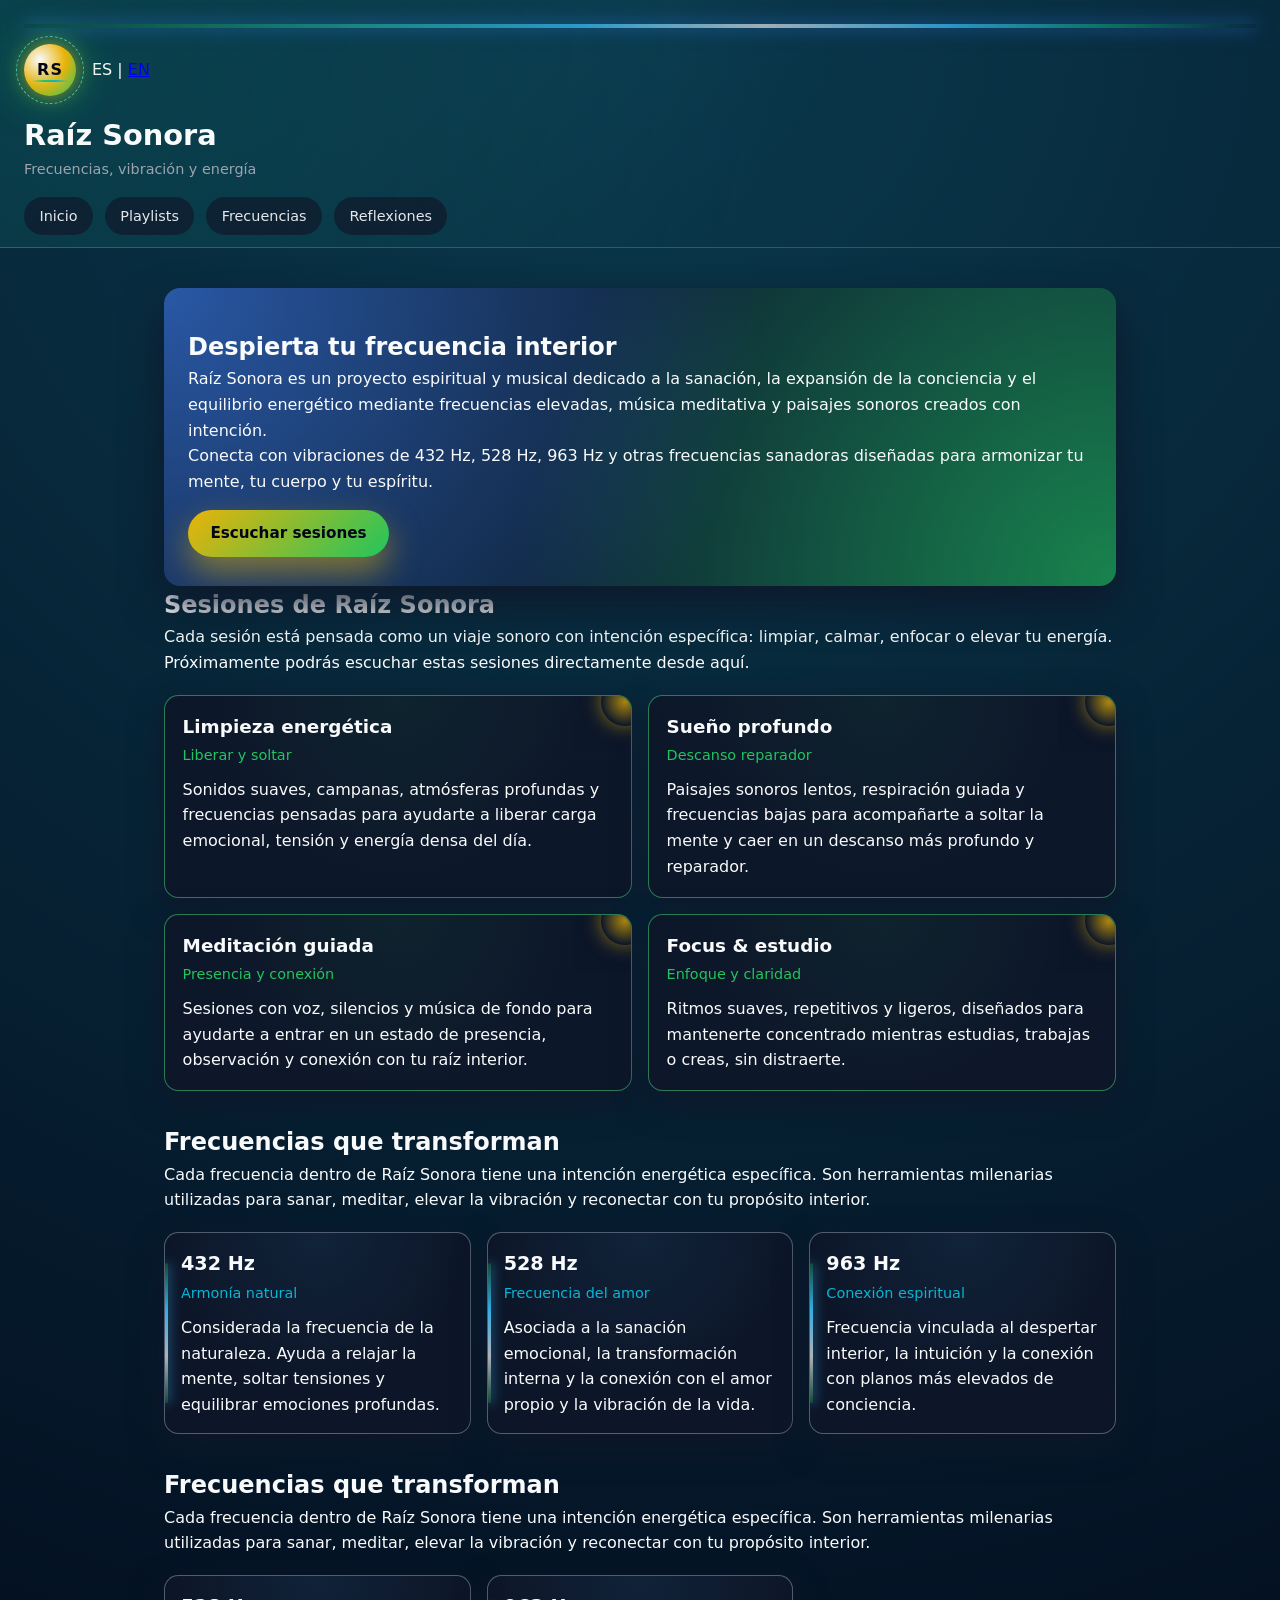
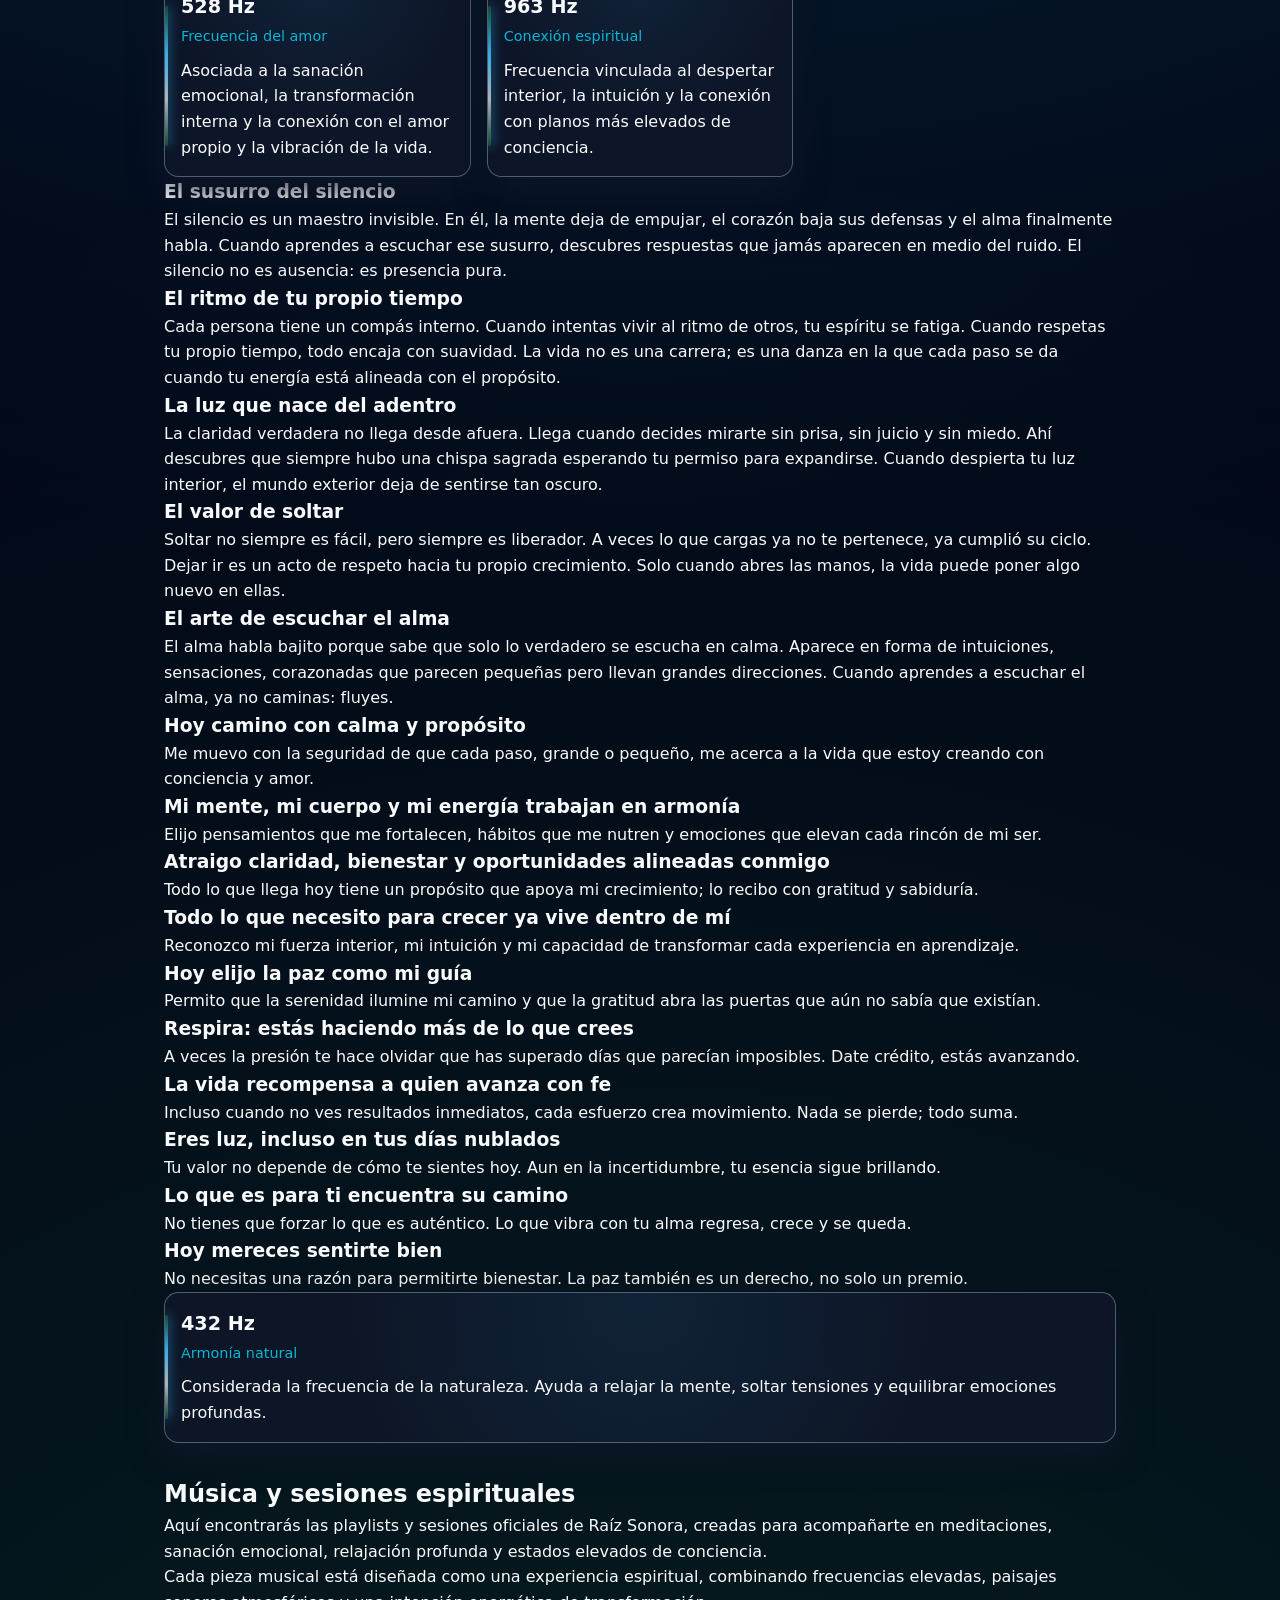
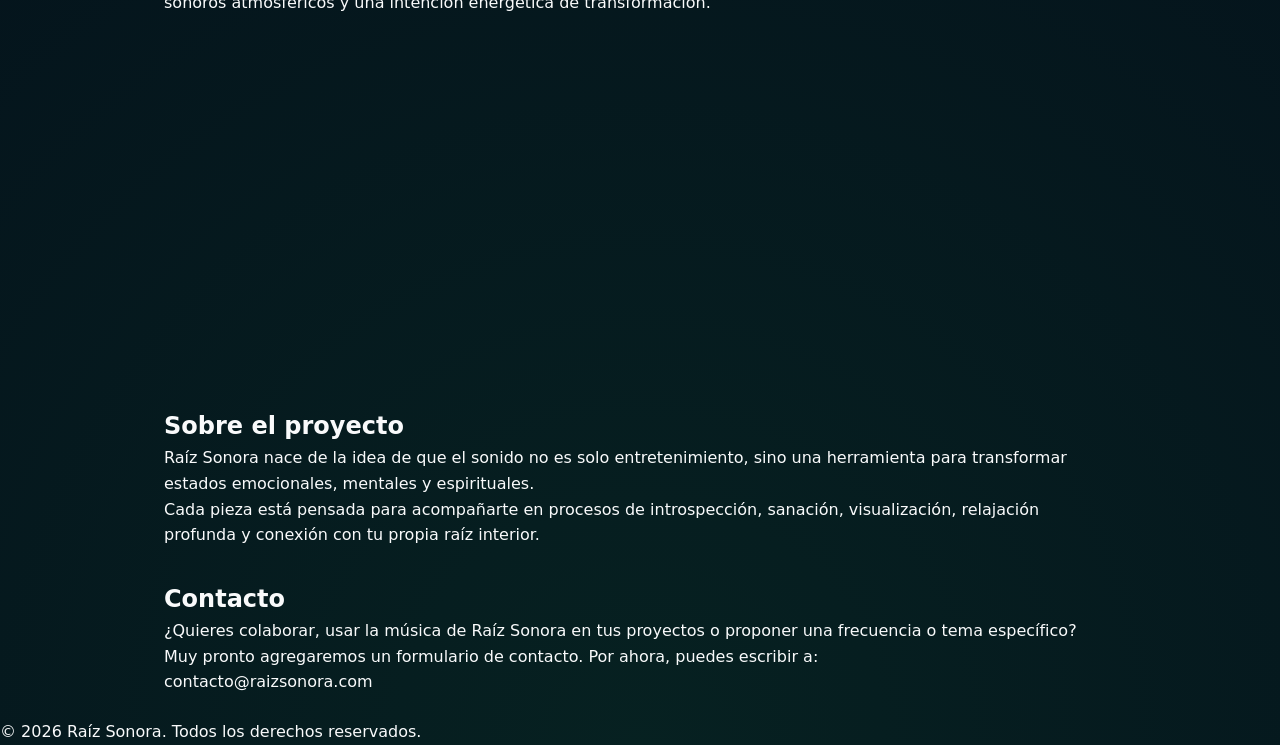
==== index.html @ 8f7b74bc "Add files via upload" ====
<!DOCTYPE html>
<html lang="es">
<head>
    <meta charset="UTF-8">
    <meta name="viewport" content="width=device-width, initial-scale=1.0">

    <!-- TITLE & DESCRIPTION -->
    <title>Raíz Sonora – Frecuencias, vibración y energía</title>
    <meta name="description" content="Raíz Sonora es un proyecto espiritual y musical dedicado a elevar tu vibración mediante frecuencias elevadas, música meditativa y energía consciente. Conecta con vibraciones de 432 Hz, 528 Hz, 963 Hz y más.">

    <!-- KEYWORDS -->
    <meta name="keywords" content="raíz sonora, frecuencias, 432hz, 528hz, 963hz, meditación, sonido curativo, música espiritual, vibración, energía, relajación, sanación sonora">

    <!-- OPEN GRAPH -->
    <meta property="og:title" content="Raíz Sonora – Frecuencias elevadas">
    <meta property="og:description" content="Eleva tu energía con música espiritual y frecuencias que transforman tu vibración.">
    <meta property="og:image" content="https://raizsonora.com/img/header-bg.jpg">
    <meta property="og:url" content="https://raizsonora.com/">
    <meta property="og:type" content="website">
    <meta property="og:locale" content="es_ES">

    <!-- TWITTER CARD -->
    <meta name="twitter:card" content="summary_large_image">
    <meta name="twitter:title" content="Raíz Sonora – Frecuencias y energía">
    <meta name="twitter:description" content="Música espiritual, vibración, energía, relajación y frecuencia consciente.">
    <meta name="twitter:image" content="https://raizsonora.com/img/header-bg.jpg">

    <!-- LANGUAGE ALTERNATES -->
    <link rel="alternate" href="https://raizsonora.com/" hreflang="es" />
    <link rel="alternate" href="https://raizsonora.com/en/" hreflang="en" />
    <link rel="alternate" href="https://raizsonora.com/" hreflang="x-default" />

    <!-- JSON-LD (lo que ya tienes) -->
    <script type="application/ld+json">
    {
      "@context": "https://schema.org",
      "@type": "Organization",
      "name": "Raíz Sonora",
      "url": "https://raizsonora.com",
      "logo": "https://raizsonora.com/img/favicon.png",
      "description": "Proyecto de música espiritual, meditación y frecuencias elevadas.",
      "sameAs": [
        "https://instagram.com/",
        "https://youtube.com/"
      ]
    }
    </script>

    <!-- CSS -->
    <link rel="stylesheet" href="styles.css">
</head>


<body>
  <header class="main-header">

    <div class="frequency-bar"></div>

    <div class="logo-area">
        <div class="logo-circle">RS</div>

        <div class="lang-switcher">
            <span class="lang active">ES</span>
            <span class="lang-separator">|</span>
            <a class="lang" href="/en/">EN</a>
        </div>
    </div>

    <div>
        <h1>Raíz Sonora</h1>
        <p class="subtitle">Frecuencias, vibración y energía</p>
    </div>

<nav class="main-nav">
  <a href="#intro">Inicio</a>
  <a href="#playlists">Playlists</a>
  <a href="#frecuencias">Frecuencias</a>
  <a href="#reflexiones">Reflexiones</a>
</nav>


</header>


  <main class="main-content">
    <section id="intro" class="section hero">
  <div>
    <h1>Despierta tu frecuencia interior</h1>
    <p>
      Raíz Sonora es un proyecto espiritual y musical dedicado a la sanación,
      la expansión de la conciencia y el equilibrio energético mediante
      frecuencias elevadas, música meditativa y paisajes sonoros creados con intención.
    </p>
    <p>
      Conecta con vibraciones de 432 Hz, 528 Hz, 963 Hz y otras frecuencias sanadoras
      diseñadas para armonizar tu mente, tu cuerpo y tu espíritu.
    </p>
    <a href="#playlists" class="btn-primary">Escuchar sesiones</a>
  </div>
</section>

      <h2>Sesiones de Raíz Sonora</h2>
      <p>
        Cada sesión está pensada como un viaje sonoro con intención específica:
        limpiar, calmar, enfocar o elevar tu energía. Próximamente podrás
        escuchar estas sesiones directamente desde aquí.
      </p>

      <div class="sessions-grid">
        <article class="session-card">
          <h3>Limpieza energética</h3>
          <p class="session-tag">Liberar y soltar</p>
          <p>
            Sonidos suaves, campanas, atmósferas profundas y frecuencias pensadas
            para ayudarte a liberar carga emocional, tensión y energía densa del día.
          </p>
        </article>

        <article class="session-card">
          <h3>Sueño profundo</h3>
          <p class="session-tag">Descanso reparador</p>
          <p>
            Paisajes sonoros lentos, respiración guiada y frecuencias bajas
            para acompañarte a soltar la mente y caer en un descanso más
            profundo y reparador.
          </p>
        </article>

        <article class="session-card">
          <h3>Meditación guiada</h3>
          <p class="session-tag">Presencia y conexión</p>
          <p>
            Sesiones con voz, silencios y música de fondo para ayudarte a
            entrar en un estado de presencia, observación y conexión con tu
            raíz interior.
          </p>
        </article>

        <article class="session-card">
          <h3>Focus & estudio</h3>
          <p class="session-tag">Enfoque y claridad</p>
          <p>
            Ritmos suaves, repetitivos y ligeros, diseñados para mantenerte
            concentrado mientras estudias, trabajas o creas, sin distraerte.
          </p>
        </article>
      </div>
    </section>

<section id="frecuencias" class="section card">
  <h2>Frecuencias que transforman</h2>
  <p>
    Cada frecuencia dentro de Raíz Sonora tiene una intención energética específica.
    Son herramientas milenarias utilizadas para sanar, meditar, elevar la vibración
    y reconectar con tu propósito interior.
  </p>

  <div class="freq-grid">
    <article class="freq-card">
      <h3>432 Hz</h3>
      <p class="freq-tag">Armonía natural</p>
      <p>
        Considerada la frecuencia de la naturaleza. Ayuda a relajar la mente,
        soltar tensiones y equilibrar emociones profundas.
      </p>
    </article>

    <article class="freq-card">
      <h3>528 Hz</h3>
      <p class="freq-tag">Frecuencia del amor</p>
      <p>
        Asociada a la sanación emocional, la transformación interna y la conexión
        con el amor propio y la vibración de la vida.
      </p>
    </article>

    <article class="freq-card">
      <h3>963 Hz</h3>
      <p class="freq-tag">Conexión espiritual</p>
      <p>
        Frecuencia vinculada al despertar interior, la intuición y la conexión
        con planos más elevados de conciencia.
      </p>
    </article>
  </div>
</section>

<section id="frecuencias" class="section card">
  <h2>Frecuencias que transforman</h2>
  <p>
    Cada frecuencia dentro de Raíz Sonora tiene una intención energética específica.
    Son herramientas milenarias utilizadas para sanar, meditar, elevar la vibración
    y reconectar con tu propósito interior.
  </p>

  <div class="freq-grid">
    <article class="freq-card">
      <h3>528 Hz</h3>
      <p class="freq-tag">Frecuencia del amor</p>
      <p>
        Asociada a la sanación emocional, la transformación interna y la conexión
        con el amor propio y la vibración de la vida.
      </p>
    </article>

    <article class="freq-card">
      <h3>963 Hz</h3>
      <p class="freq-tag">Conexión espiritual</p>
      <p>
        Frecuencia vinculada al despertar interior, la intuición y la conexión
        con planos más elevados de conciencia.
      </p>
    </article>
  </div>
</section>

  <!-- REFLEXIÓN 1 -->
<article class="reflection-card">
  <h3>El susurro del silencio</h3>
  <p class="reflection-text">
    El silencio es un maestro invisible. En él, la mente deja de empujar, el corazón baja sus defensas y el alma finalmente habla. 
    Cuando aprendes a escuchar ese susurro, descubres respuestas que jamás aparecen en medio del ruido. 
    El silencio no es ausencia: es presencia pura.
  </p>
</article>

<!-- REFLEXIÓN 2 -->
<article class="reflection-card">
  <h3>El ritmo de tu propio tiempo</h3>
  <p class="reflection-text">
    Cada persona tiene un compás interno. Cuando intentas vivir al ritmo de otros, tu espíritu se fatiga. 
    Cuando respetas tu propio tiempo, todo encaja con suavidad. 
    La vida no es una carrera; es una danza en la que cada paso se da cuando tu energía está alineada con el propósito.
  </p>
</article>

<!-- REFLEXIÓN 3 -->
<article class="reflection-card">
  <h3>La luz que nace del adentro</h3>
  <p class="reflection-text">
    La claridad verdadera no llega desde afuera. Llega cuando decides mirarte sin prisa, sin juicio y sin miedo. 
    Ahí descubres que siempre hubo una chispa sagrada esperando tu permiso para expandirse. 
    Cuando despierta tu luz interior, el mundo exterior deja de sentirse tan oscuro.
  </p>
</article>

<!-- REFLEXIÓN 4 -->
<article class="reflection-card">
  <h3>El valor de soltar</h3>
  <p class="reflection-text">
    Soltar no siempre es fácil, pero siempre es liberador. 
    A veces lo que cargas ya no te pertenece, ya cumplió su ciclo. 
    Dejar ir es un acto de respeto hacia tu propio crecimiento. 
    Solo cuando abres las manos, la vida puede poner algo nuevo en ellas.
  </p>
</article>

<!-- REFLEXIÓN 5 -->
<article class="reflection-card">
  <h3>El arte de escuchar el alma</h3>
  <p class="reflection-text">
    El alma habla bajito porque sabe que solo lo verdadero se escucha en calma. 
    Aparece en forma de intuiciones, sensaciones, corazonadas que parecen pequeñas pero llevan grandes direcciones. 
    Cuando aprendes a escuchar el alma, ya no caminas: fluyes.
  </p>
</article>

<!-- AFIRMACIONES 1 -->
<article class="reflection-card">
  <h3>Hoy camino con calma y propósito</h3>
  <p class="reflection-text">
    Me muevo con la seguridad de que cada paso, grande o pequeño, me acerca a la vida que estoy creando con conciencia y amor.
  </p>
</article>

<!-- AFIRMACIONES 2 -->
<article class="reflection-card">
  <h3>Mi mente, mi cuerpo y mi energía trabajan en armonía</h3>
  <p class="reflection-text">
    Elijo pensamientos que me fortalecen, hábitos que me nutren y emociones que elevan cada rincón de mi ser.
  </p>
</article>

<!-- AFIRMACIONES 3 -->
<article class="reflection-card">
  <h3>Atraigo claridad, bienestar y oportunidades alineadas conmigo</h3>
  <p class="reflection-text">
    Todo lo que llega hoy tiene un propósito que apoya mi crecimiento; lo recibo con gratitud y sabiduría.
  </p>
</article>

<!-- AFIRMACIONES 4 -->
<article class="reflection-card">
  <h3>Todo lo que necesito para crecer ya vive dentro de mí</h3>
  <p class="reflection-text">
    Reconozco mi fuerza interior, mi intuición y mi capacidad de transformar cada experiencia en aprendizaje.
  </p>
</article>

<!-- AFIRMACIONES 5 -->
<article class="reflection-card">
  <h3>Hoy elijo la paz como mi guía</h3>
  <p class="reflection-text">
    Permito que la serenidad ilumine mi camino y que la gratitud abra las puertas que aún no sabía que existían.
  </p>
</article>

<!-- MENSAJE POSITIVO 1 -->
<article class="reflection-card">
  <h3>Respira: estás haciendo más de lo que crees</h3>
  <p class="reflection-text">
    A veces la presión te hace olvidar que has superado días que parecían imposibles. 
    Date crédito, estás avanzando.
  </p>
</article>

<!-- MENSAJE POSITIVO 2 -->
<article class="reflection-card">
  <h3>La vida recompensa a quien avanza con fe</h3>
  <p class="reflection-text">
    Incluso cuando no ves resultados inmediatos, cada esfuerzo crea movimiento. 
    Nada se pierde; todo suma.
  </p>
</article>

<!-- MENSAJE POSITIVO 3 -->
<article class="reflection-card">
  <h3>Eres luz, incluso en tus días nublados</h3>
  <p class="reflection-text">
    Tu valor no depende de cómo te sientes hoy. 
    Aun en la incertidumbre, tu esencia sigue brillando.
  </p>
</article>

<!-- MENSAJE POSITIVO 4 -->
<article class="reflection-card">
  <h3>Lo que es para ti encuentra su camino</h3>
  <p class="reflection-text">
    No tienes que forzar lo que es auténtico. 
    Lo que vibra con tu alma regresa, crece y se queda.
  </p>
</article>

<!-- MENSAJE POSITIVO 5 -->
<article class="reflection-card">
  <h3>Hoy mereces sentirte bien</h3>
  <p class="reflection-text">
    No necesitas una razón para permitirte bienestar. 
    La paz también es un derecho, no solo un premio.
  </p>
</article>

    <article class="freq-card">
      <h3>432 Hz</h3>
      <p class="freq-tag">Armonía natural</p>
      <p>
        Considerada la frecuencia de la naturaleza. Ayuda a relajar la mente,
        soltar tensiones y equilibrar emociones profundas.
      </p>
    </article>


  <section id="playlists" class="section card">
  <h2>Música y sesiones espirituales</h2>
  <p>
    Aquí encontrarás las playlists y sesiones oficiales de Raíz Sonora, creadas
    para acompañarte en meditaciones, sanación emocional, relajación profunda y
    estados elevados de conciencia.
  </p>

  <p>
    Cada pieza musical está diseñada como una experiencia espiritual, combinando
    frecuencias elevadas, paisajes sonoros atmosféricos y una intención energética
    de transformación.
  </p>

   <div class="spotify-embed">
  <iframe style="border-radius:12px"
    src="https://open.spotify.com/embed/playlist/4HWjpFKItt5HYSqmrJ3ZzB?utm_source=generator"
    width="100%" height="352" frameborder="0" allowfullscreen=""
    allow="autoplay; clipboard-write; encrypted-media; fullscreen; picture-in-picture"
    loading="lazy"></iframe>
</div>

  </div>
</section>



    <section id="about" class="section card">
      <h2>Sobre el proyecto</h2>
      <p>
        Raíz Sonora nace de la idea de que el sonido no es solo entretenimiento,
        sino una herramienta para transformar estados emocionales, mentales y
        espirituales.
      </p>
      <p>
        Cada pieza está pensada para acompañarte en procesos de introspección,
        sanación, visualización, relajación profunda y conexión con tu propia
        raíz interior.
      </p>
    </section>

    <section id="contact" class="section card">
      <h2>Contacto</h2>
      <p>
        ¿Quieres colaborar, usar la música de Raíz Sonora en tus proyectos
        o proponer una frecuencia o tema específico?
      </p>
      <p>
        Muy pronto agregaremos un formulario de contacto. Por ahora, puedes
        escribir a:
      </p>
      <p class="contact-email">
        contacto@raizsonora.com
      </p>
    </section>
  </main>

  <footer class="main-footer">
    <p>© <span id="year"></span> Raíz Sonora. Todos los derechos reservados.</p>
  </footer>

  <script>
    // Esto hace que el año del footer siempre sea el actual
    document.getElementById('year').textContent = new Date().getFullYear();
  </script>
</body>
</html>
---- styles.css ----
/* ======================================================
   Raíz Sonora – Identidad visual
   Paleta: fondo cósmico oscuro, verde esmeralda, cian, dorado suave
====================================================== */

/* ==== Variables de color (paleta de la marca) ==== */
:root {
  --bg-main: #020617;                 /* fondo principal casi negro azulado */
  --bg-soft: #020617;
  --bg-soft-2: #020617;
  --accent-green: #22c55e;            /* sanación, naturaleza */
  --accent-cyan: #06b6d4;             /* vibración, agua, sonido */
  --accent-gold: #eab308;             /* luz espiritual */
  --text-main: #f9fafb;
  --text-muted: #e5e7eb;
  --text-soft: #9ca3af;
  --border-glow: rgba(94, 234, 212, 0.65);
  --shadow-strong: 0 18px 45px rgba(15, 23, 42, 0.95);
}

/* ==== Reset básico ==== */
* {
  margin: 0;
  padding: 0;
  box-sizing: border-box;
}

/* ==== Estilos globales ==== */
body {
  font-family: "Poppins", system-ui, -apple-system, BlinkMacSystemFont, sans-serif;
  background:
    radial-gradient(circle at top, rgba(34, 211, 238, 0.25), transparent 55%),
    radial-gradient(circle at bottom, rgba(34, 197, 94, 0.14), transparent 55%),
    var(--bg-main);
  color: var(--text-main);
  line-height: 1.6;
}

/* Limitar ancho del contenido */
.main-content {
  max-width: 1000px;
  margin: 0 auto;
  padding: 1.5rem;
}

/* ==== Header & navegación ==== */
.main-header {
  display: flex;
  flex-direction: column;
  gap: 1rem;
  padding: 1.5rem 1.5rem 0.75rem;
  border-bottom: 1px solid rgba(148, 163, 184, 0.3);
  position: relative;
  z-index: 10;
  background: radial-gradient(circle at top left, rgba(15, 118, 110, 0.3), transparent 60%);
}

.logo-area {
  display: flex;
  align-items: center;
  gap: 1rem;
}

/* Logo como símbolo: núcleo + ondas a su alrededor */
.logo-circle {
  position: relative;
  width: 52px;
  height: 52px;
  border-radius: 999px;
  background: radial-gradient(circle at 30% 30%, #f9fafb, var(--accent-gold), var(--accent-green));
  display: flex;
  align-items: center;
  justify-content: center;
  font-weight: 700;
  color: #020617;
  text-transform: uppercase;
  letter-spacing: 1px;
  box-shadow:
    0 0 18px rgba(234, 179, 8, 0.55),
    0 0 40px rgba(34, 197, 94, 0.65);
}

/* Círculo exterior → vibración / frecuencia expansiva */
.logo-circle::before {
  content: "";
  position: absolute;
  inset: -8px;
  border-radius: inherit;
  border: 1px dashed rgba(94, 234, 212, 0.8);
  opacity: 0.9;
}

/* Línea de pulso interior (frecuencia) */
.logo-circle::after {
  content: "";
  position: absolute;
  width: 70%;
  height: 2px;
  border-radius: 999px;
  background: linear-gradient(90deg, transparent, #22c55e, #06b6d4, transparent);
  box-shadow: 0 0 10px rgba(94, 234, 212, 0.8);
  transform: translateY(11px);
}

.main-header h1 {
  font-size: 1.8rem;
}

.subtitle {
  font-size: 0.9rem;
  color: var(--text-soft);
}

/* Nav */
.main-nav {
  display: flex;
  flex-wrap: wrap;
  gap: 0.75rem;
}

.main-nav a {
  text-decoration: none;
  color: var(--text-muted);
  font-size: 0.9rem;
  padding: 0.4rem 0.9rem;
  border-radius: 999px;
  border: 1px solid transparent;
  background: rgba(15, 23, 42, 0.7);
  transition: all 0.2s ease;
}

.main-nav a:hover {
  border-color: var(--accent-cyan);
  background: radial-gradient(circle at top, rgba(34, 197, 94, 0.15), rgba(8, 47, 73, 0.85));
  color: #e0f2fe;
}

/* Barra de frecuencia debajo del header */
.frequency-bar {
  width: 100%;
  height: 4px;
  background:
    linear-gradient(90deg,
      transparent 0%,
      rgba(34, 197, 94, 0.3) 12%,
      rgba(45, 212, 191, 0.55) 28%,
      rgba(56, 189, 248, 0.8) 45%,
      rgba(244, 244, 245, 0.7) 60%,
      rgba(56, 189, 248, 0.8) 75%,
      rgba(16, 185, 129, 0.55) 88%,
      transparent 100%);
  box-shadow: 0 0 18px rgba(59, 130, 246, 0.9);
  opacity: 0.9;
}

/* ==== Secciones ==== */
.section {
  margin-top: 2rem;
}

/* Hero principal */
.hero {
  position: relative;
  margin-top: 1rem;
  padding: 2.5rem 1.5rem 1.8rem;
  border-radius: 1rem;

  /* Fondo de la imagen base */
  background: url("img/header-bg.jpg");
  background-size: cover;
  background-position: center;
  background-repeat: no-repeat;

  box-shadow: 0 18px 40px rgba(15, 23, 42, 0.95);
  overflow: hidden;
}

/* Capa de degradados ENCIMA de la imagen */
.hero {
  position: relative;
  margin-top: 1rem;
  padding: 2.5rem 1.5rem 1.8rem;
  border-radius: 1rem;

  /* Fondo de la imagen base */
  background: url("/img/header-bg.jpg");
  background-size: cover;
  background-position: center;
  background-repeat: no-repeat;

  box-shadow: 0 18px 40px rgba(15, 23, 42, 0.95);
  overflow: hidden;
}

/* Capa de degradados ENCIMA de la imagen */
.hero::before {
  content: "";
  position: absolute;
  inset: 0;
  background:
    radial-gradient(circle at top left, rgba(59, 130, 246, 0.6), transparent 60%),
    radial-gradient(circle at bottom right, rgba(34, 197, 94, 0.6), transparent 60%),
    linear-gradient(135deg, rgba(15, 23, 42, 0.9), rgba(15, 23, 42, 0.4));
    
  pointer-events: none;
  z-index: 0;
}

/* Para que el texto quede por encima del degradado */
.hero > * {
  position: relative;
  z-index: 1;
}

/* ==== Frecuencias (rejilla de tarjetas) ==== */
.freq-grid {
  margin-top: 1.2rem;
  display: grid;
  grid-template-columns: 1fr;
  gap: 1rem;
}

.freq-card {
  padding: 1rem;
  border-radius: 0.9rem;
  background:
    radial-gradient(circle at top, rgba(56, 189, 248, 0.08), transparent 60%),
    rgba(15, 23, 42, 0.9);
  border: 1px solid rgba(148, 163, 184, 0.5);
  box-shadow: 0 12px 32px rgba(15, 23, 42, 0.9);
  position: relative;
  overflow: hidden;
}

/* Línea de frecuencia en el borde izquierdo de cada tarjeta */
.freq-card::before {
  content: "";
  position: absolute;
  left: 0;
  top: 15%;
  bottom: 15%;
  width: 3px;
  border-radius: 999px;
  background: linear-gradient(
    180deg,
    rgba(34, 197, 94, 0.3),
    rgba(56, 189, 248, 0.9),
    rgba(244, 244, 245, 0.7),
    rgba(34, 197, 94, 0.3)
  );
  box-shadow: 0 0 12px rgba(56, 189, 248, 0.9);
}

.freq-card h3 {
  font-size: 1.2rem;
  margin-bottom: 0.15rem;
}

.freq-tag {
  font-size: 0.9rem;
  color: var(--accent-cyan);
  margin-bottom: 0.6rem;
}

/* Mejor distribución en pantallas grandes */
@media (min-width: 768px) {
  .freq-grid {
    grid-template-columns: repeat(3, minmax(0, 1fr));
  }
}
/* ==== Sesiones de Raíz Sonora ==== */
.sessions-grid {
  margin-top: 1.2rem;
  display: grid;
  grid-template-columns: 1fr;
  gap: 1rem;
}

.session-card {
  position: relative;
  padding: 1rem 1.1rem 1.1rem 1.1rem;
  border-radius: 0.9rem;
  background:
    radial-gradient(circle at top, rgba(34, 197, 94, 0.07), transparent 60%),
    rgba(15, 23, 42, 0.9);
  border: 1px solid rgba(74, 222, 128, 0.5);
  box-shadow: 0 12px 32px rgba(15, 23, 42, 0.9);
  overflow: hidden;
}

/* pequeño icono circular tipo “sol/energía” en la esquina */
.session-card::before {
  content: "";
  position: absolute;
  top: -18px;
  right: -18px;
  width: 48px;
  height: 48px;
  border-radius: 999px;
  background: radial-gradient(circle, rgba(234, 179, 8, 0.9), transparent 70%);
  opacity: 0.8;
  box-shadow: 0 0 18px rgba(234, 179, 8, 0.7);
}

.session-card h3 {
  font-size: 1.15rem;
  margin-bottom: 0.2rem;
}

.session-tag {
  font-size: 0.9rem;
  color: var(--accent-green);
  margin-bottom: 0.6rem;
}

/* Mejor distribución en pantallas grandes */
@media (min-width: 768px) {
  .sessions-grid {
    grid-template-columns: repeat(2, minmax(0, 1fr));
  }
}

/* Botón principal */
.btn-primary {
  display: inline-block;
  margin-top: 1rem;
  padding: 0.7rem 1.4rem;
  border-radius: 999px;
  text-decoration: none;
  font-weight: 600;
  font-size: 0.95rem;
  color: #020617;
  background: linear-gradient(135deg, var(--accent-gold), var(--accent-green));
  box-shadow: 0 15px 32px rgba(234, 179, 8, 0.5);
  transition: transform 0.15s ease, box-shadow 0.15s ease, filter 0.15s ease;
}

.btn-primary:hover {
  transform: translateY(-1px);
  box-shadow: 0 22px 48px rgba(234, 179, 8, 0.65);
  filter: brightness(1.05);
}

/* Placeholder donde irá Spotify */
.embed-placeholder {
  margin-top: 1rem;
  padding: 1rem;
  border-radius: 0.75rem;
  border: 1px dashed rgba(148, 163, 1
/* Contenedor del reproductor de Spotify */
.spotify-embed {
  margin-top: 1rem;
  border-radius: 0.75rem;
  overflow: hidden;
  box-shadow: 0 18px 36px rgba(15, 23, 42, 0.9);
  border: 1px solid rgba(148, 163, 184, 0.4);
}

.spotify-embed iframe {
  display: block;
  width: 100%;
  border: none;
}
/* ==== REFLEXIONES – RAÍZ SONORA ==== */

#reflexiones h2 {
  font-size: 1.4rem;
  margin-bottom: 0.6rem;
}

#reflexiones > p {
  font-size: 0.95rem;
  color: var(--text-soft, #9ca3af);
  margin-bottom: 1.2rem;
}

/* Contenedor de las tarjetas */
.reflection-grid {
  display: grid;
  gap: 1.5rem;
}

/* En pantallas grandes: 2 columnas */
@media (min-width: 768px) {
  .reflection-grid {
    grid-template-columns: repeat(2, minmax(0, 1fr));
  }
}

/* Tarjeta individual */
.reflection-card {
  position: relative;
  padding: 1.25rem 1.4rem 1.4rem;
  border-radius: 1.25rem;
  background:
    radial-gradient(circle at top left, rgba(56, 189, 248, 0.16), transparent 60%),
    radial-gradient(circle at bottom right, rgba(34, 197, 94, 0.16), transparent 60%),
    rgba(15, 23, 42, 0.96);
  border: 1px solid rgba(148, 163, 184, 0.6);
  box-shadow: 0 18px 45px rgba(15, 23, 42, 0.9);
  overflow: hidden;
}

/* Pequeño brillo en la esquina, como energía */
.reflection-card::before {
  content: "";
  position: absolute;
  top: -22px;
  right: -22px;
  width: 60px;
  height: 60px;
  border-radius: 999px;
  background:
    radial-gradient(circle, rgba(234, 179, 8, 0.95), transparent 70%);
  opacity: 0.75;
  pointer-events: none;
}

/* Título de reflexión */
.reflection-card h3 {
  font-size: 1rem;
  margin-bottom: 0.5rem;
  color: var(--text-main, #f9fafb);
}

/* Texto de reflexión */
.reflection-text {
  font-size: 0.95rem;
  line-height: 1.7;
  color: var(--text-muted, #e5e7eb);
  white-space: pre-line; /* respeta saltos de línea si los usas */
}
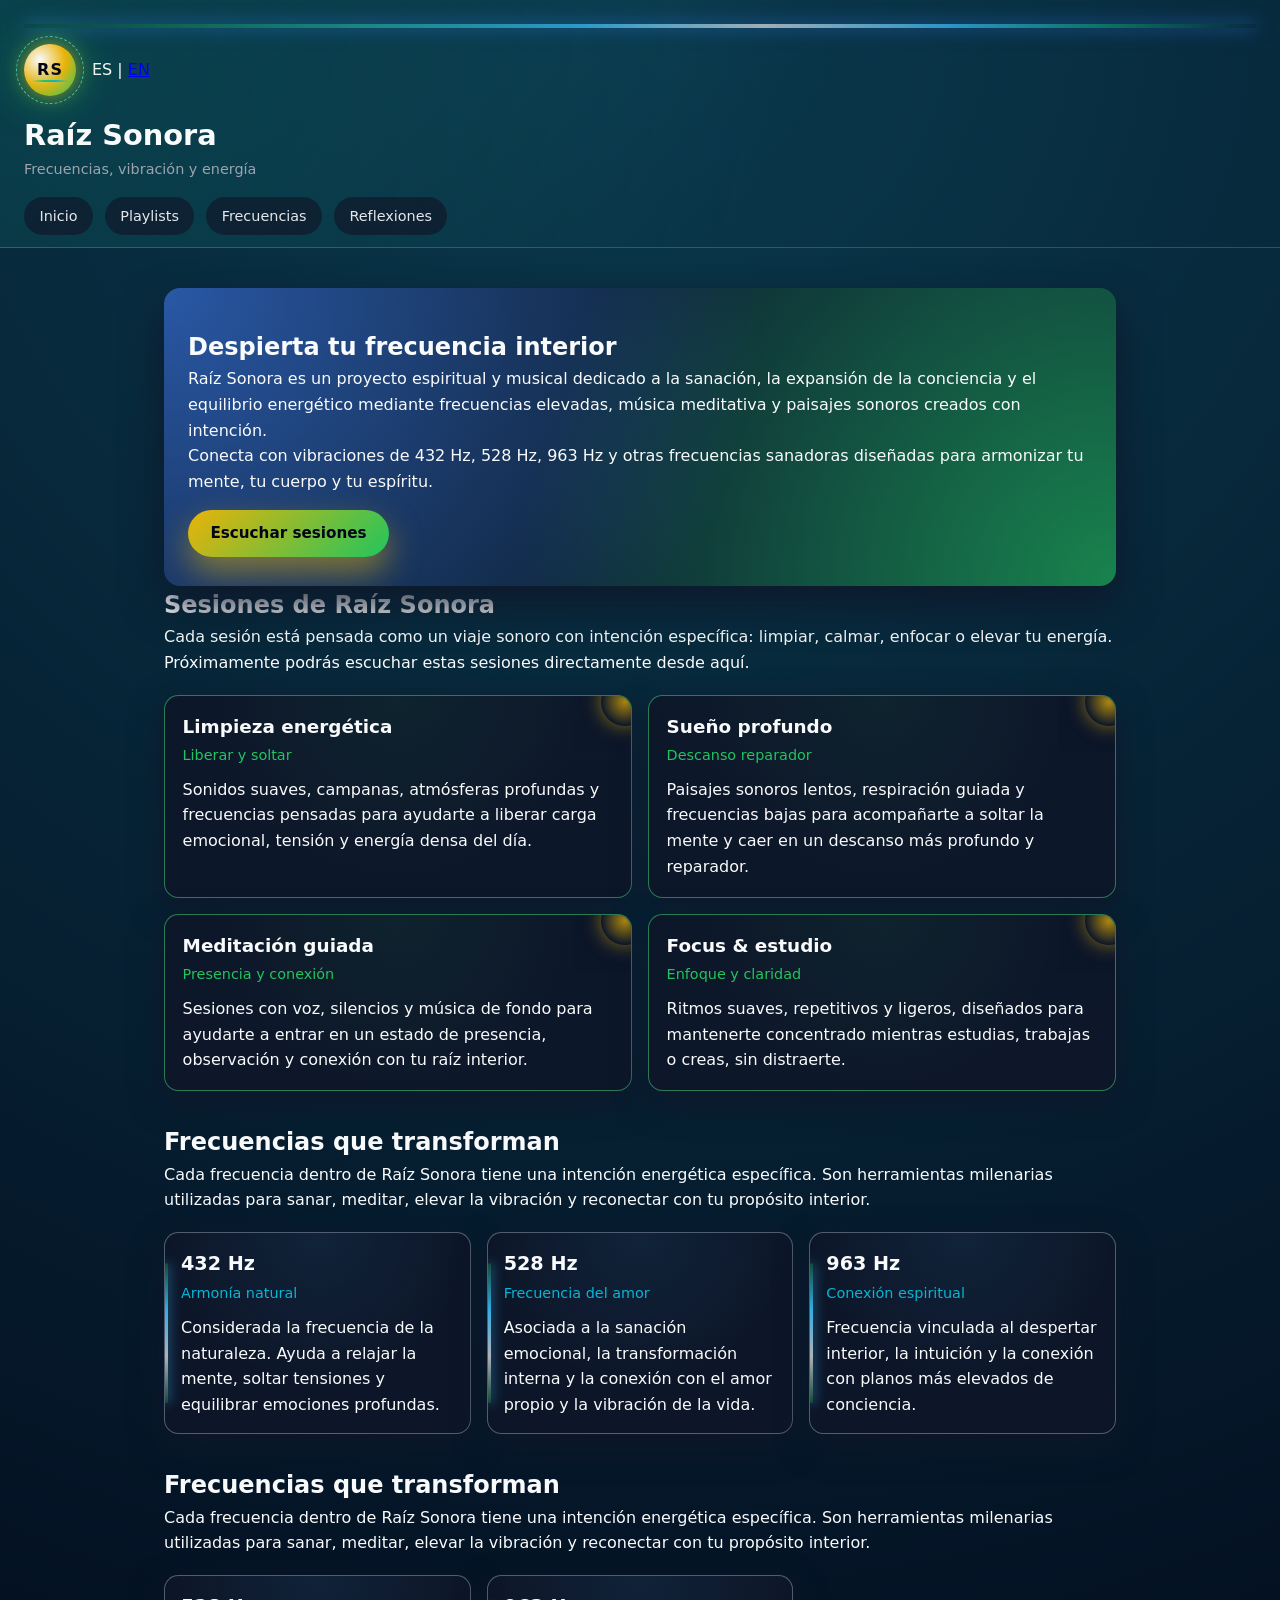
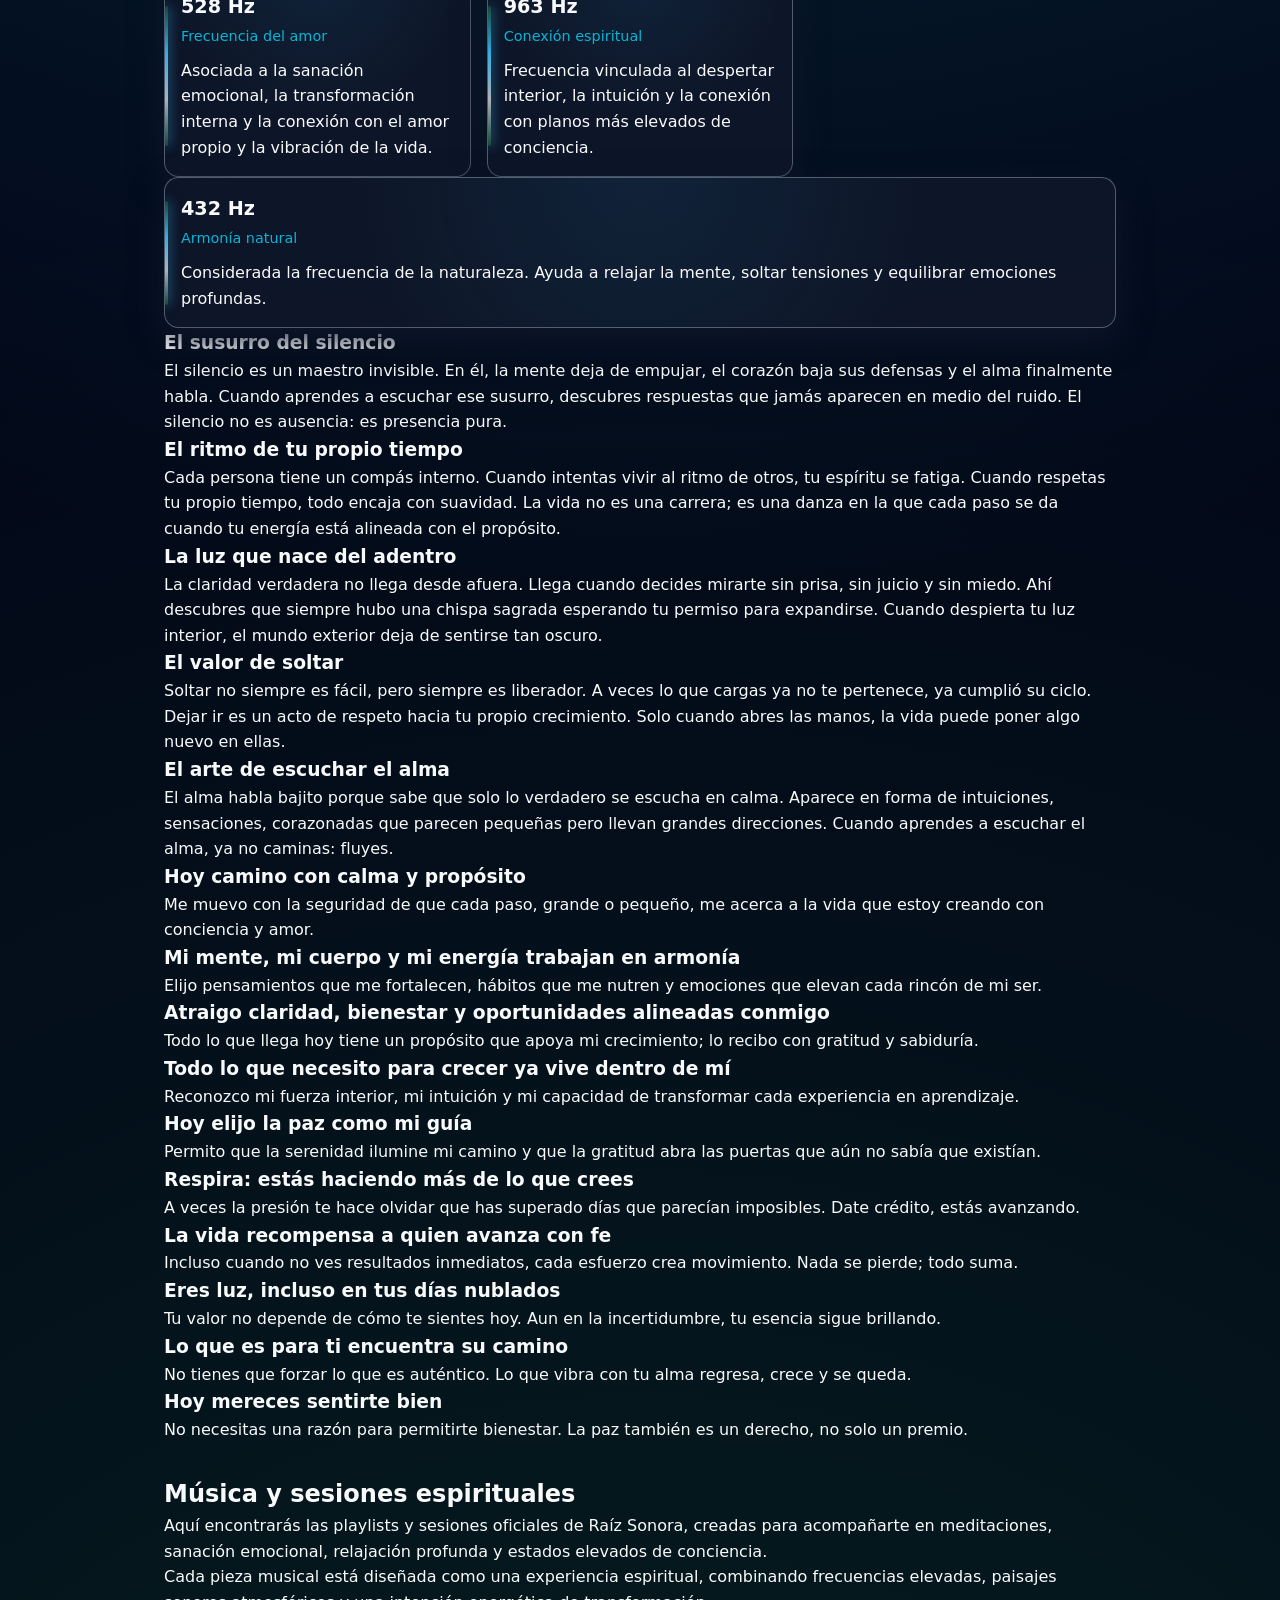
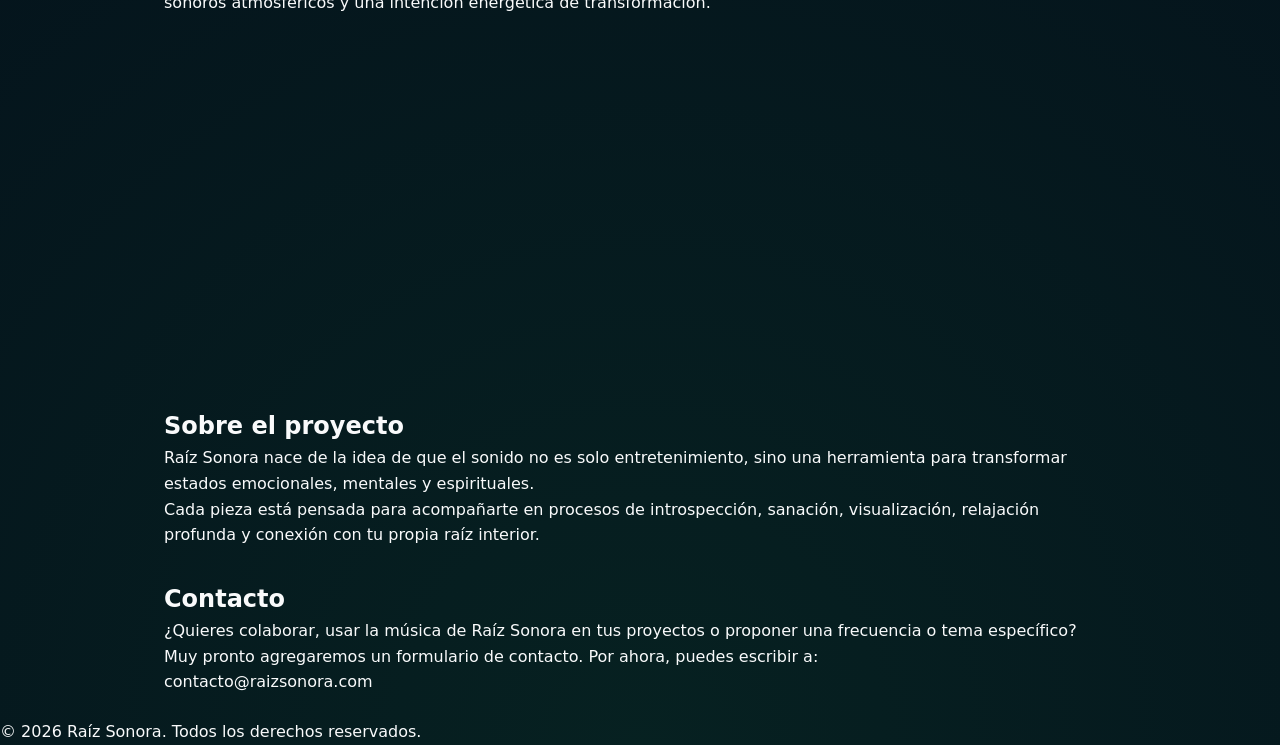
==== commit 972c605c: "Add files via upload" ====
--- a/index.html
+++ b/index.html
@@ -214,6 +214,15 @@
   </div>
 </section>
 
+<article class="freq-card">
+      <h3>432 Hz</h3>
+      <p class="freq-tag">Armonía natural</p>
+      <p>
+        Considerada la frecuencia de la naturaleza. Ayuda a relajar la mente,
+        soltar tensiones y equilibrar emociones profundas.
+      </p>
+    </article>
+
   <!-- REFLEXIÓN 1 -->
 <article class="reflection-card">
   <h3>El susurro del silencio</h3>
@@ -348,17 +357,8 @@
     No necesitas una razón para permitirte bienestar. 
     La paz también es un derecho, no solo un premio.
   </p>
-</article>
-
-    <article class="freq-card">
-      <h3>432 Hz</h3>
-      <p class="freq-tag">Armonía natural</p>
-      <p>
-        Considerada la frecuencia de la naturaleza. Ayuda a relajar la mente,
-        soltar tensiones y equilibrar emociones profundas.
-      </p>
-    </article>
-
+  </div>
+</article>
 
   <section id="playlists" class="section card">
   <h2>Música y sesiones espirituales</h2>
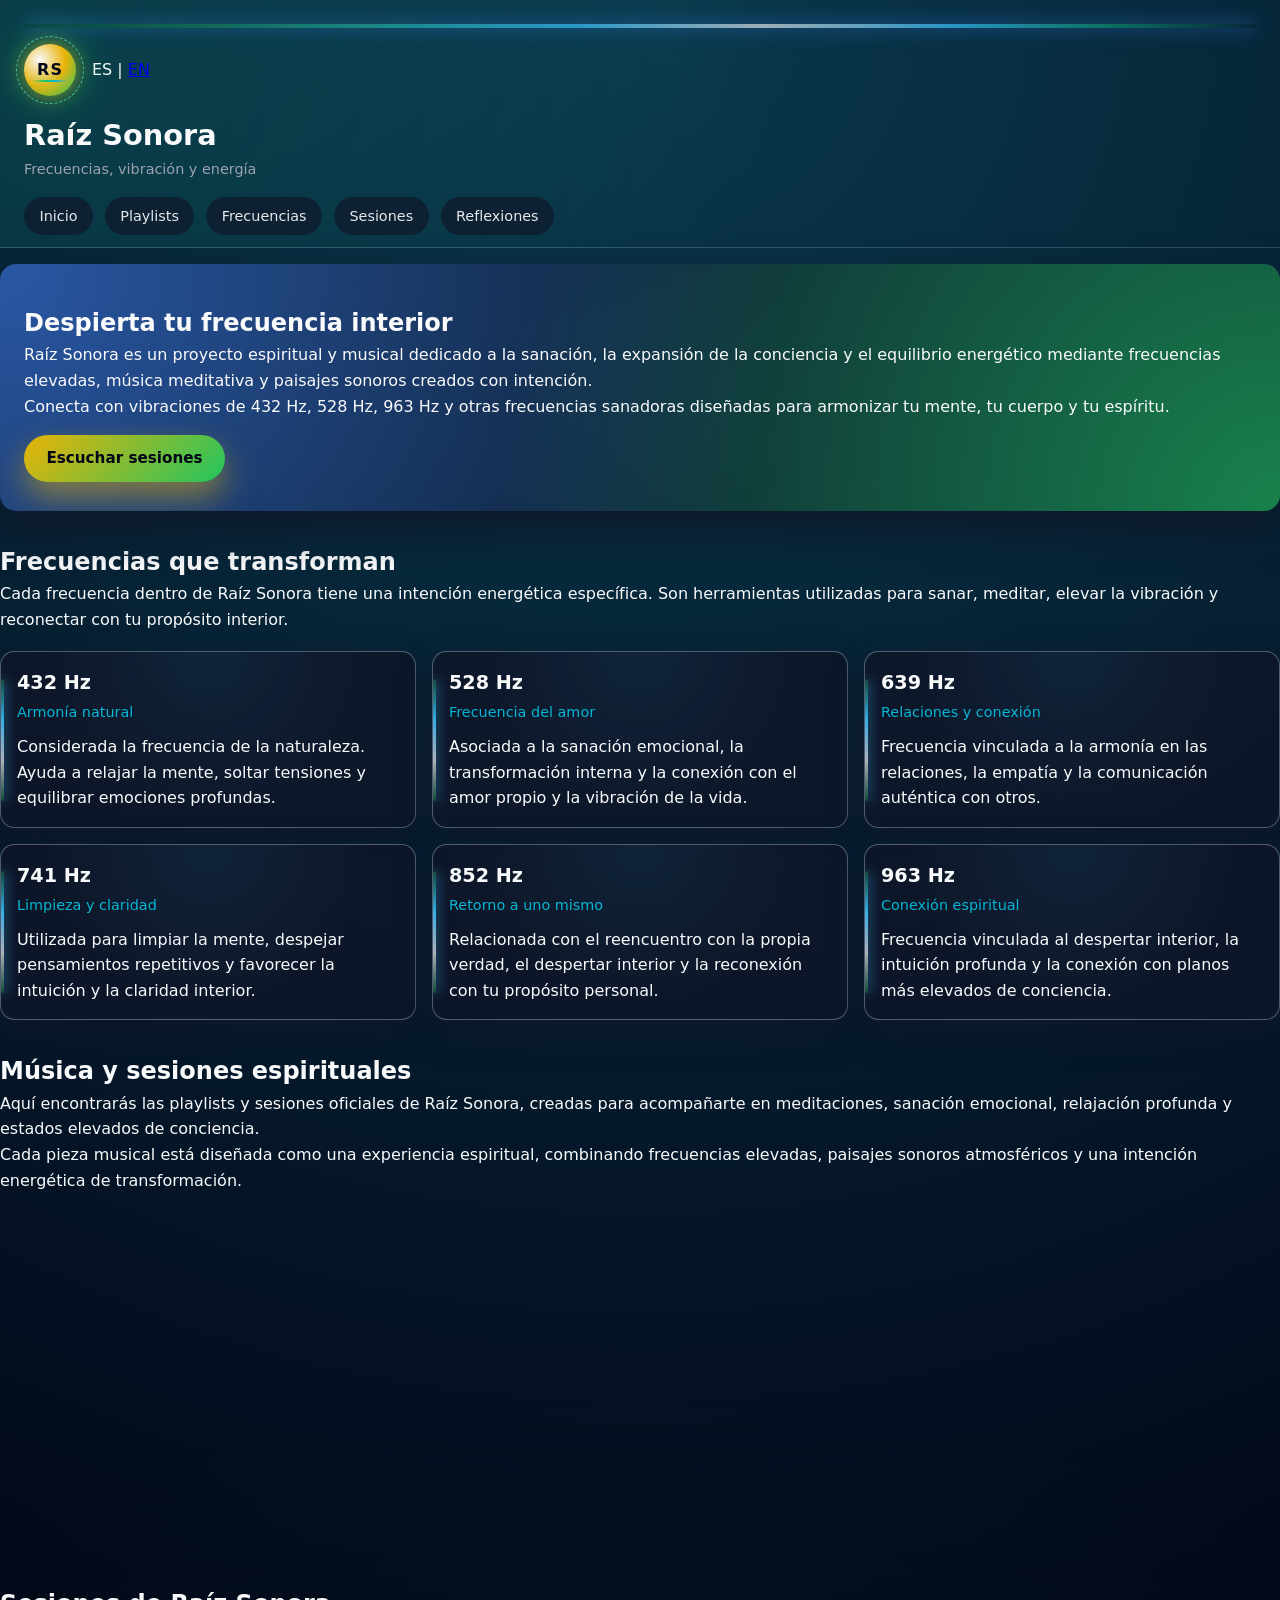
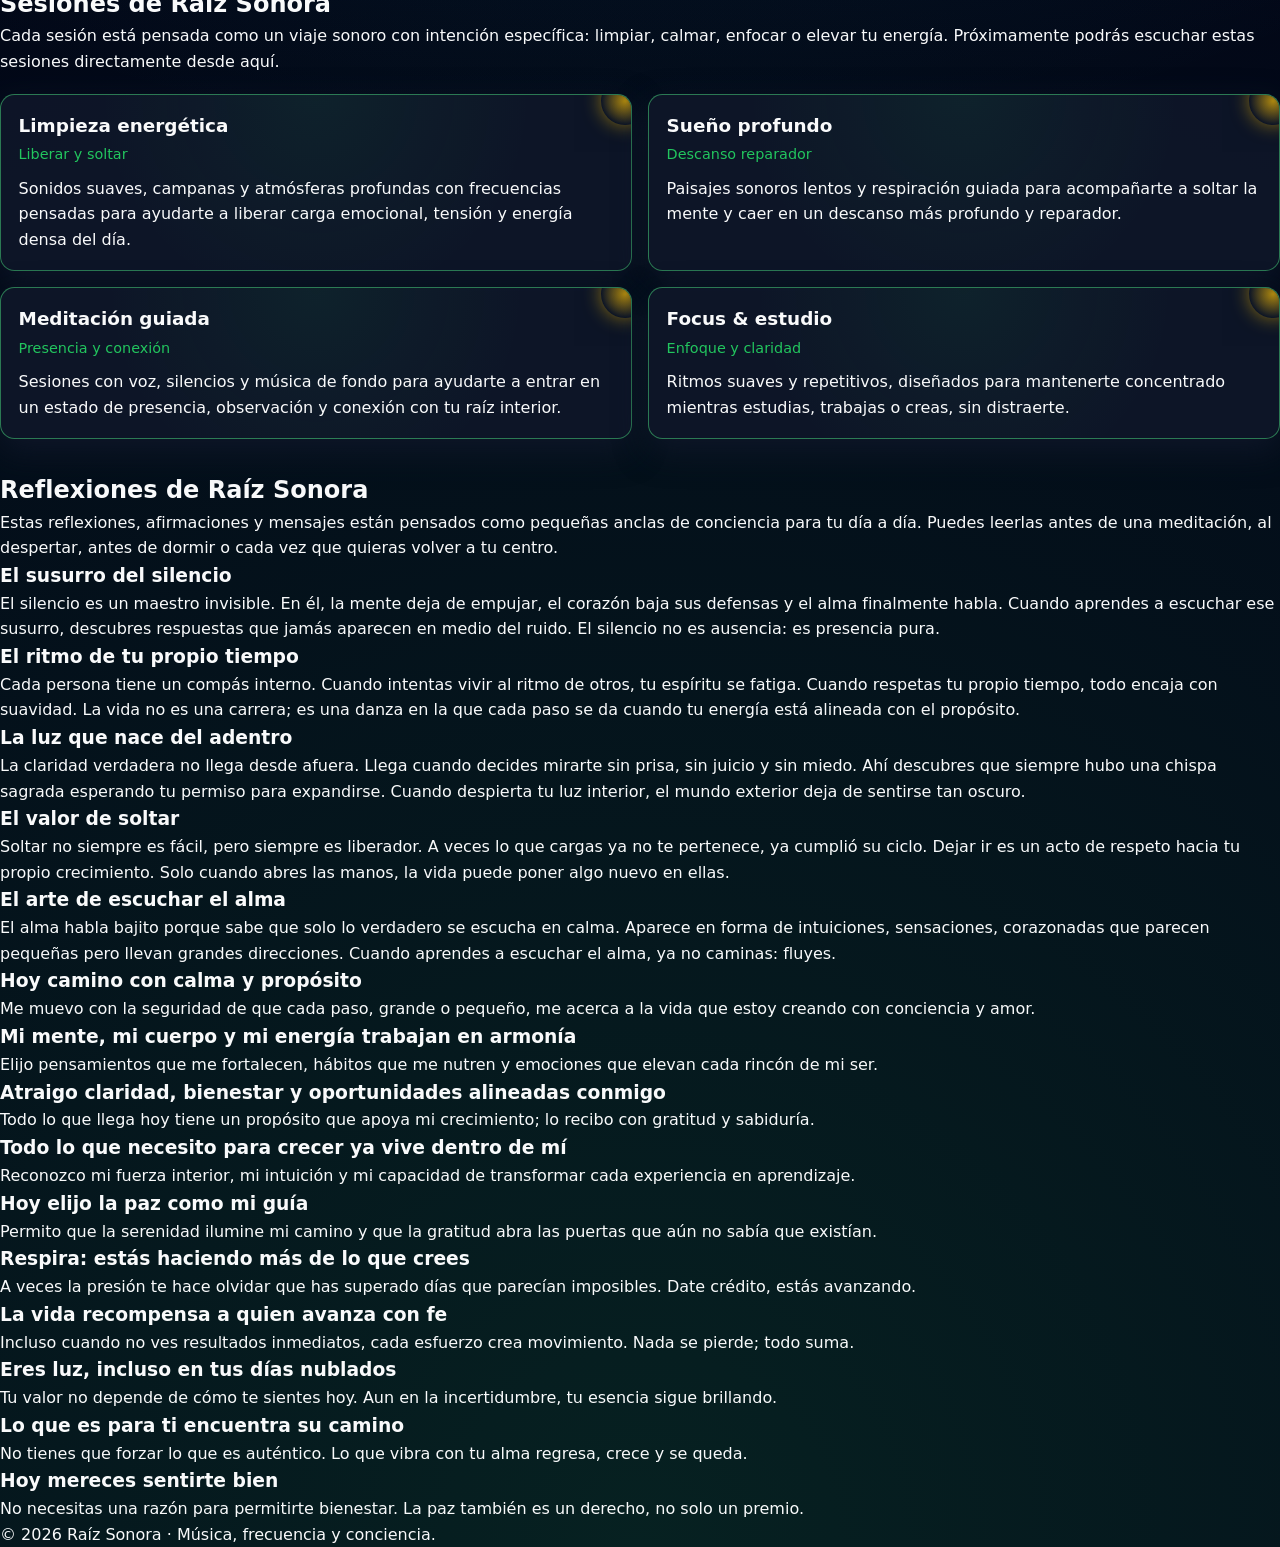
==== commit 3deebf62: "Add files via upload" ====
--- a/index.html
+++ b/index.html
@@ -1,430 +1,407 @@
 <!DOCTYPE html>
 <html lang="es">
 <head>
-    <meta charset="UTF-8">
-    <meta name="viewport" content="width=device-width, initial-scale=1.0">
-
-    <!-- TITLE & DESCRIPTION -->
-    <title>Raíz Sonora – Frecuencias, vibración y energía</title>
-    <meta name="description" content="Raíz Sonora es un proyecto espiritual y musical dedicado a elevar tu vibración mediante frecuencias elevadas, música meditativa y energía consciente. Conecta con vibraciones de 432 Hz, 528 Hz, 963 Hz y más.">
-
-    <!-- KEYWORDS -->
-    <meta name="keywords" content="raíz sonora, frecuencias, 432hz, 528hz, 963hz, meditación, sonido curativo, música espiritual, vibración, energía, relajación, sanación sonora">
-
-    <!-- OPEN GRAPH -->
-    <meta property="og:title" content="Raíz Sonora – Frecuencias elevadas">
-    <meta property="og:description" content="Eleva tu energía con música espiritual y frecuencias que transforman tu vibración.">
-    <meta property="og:image" content="https://raizsonora.com/img/header-bg.jpg">
-    <meta property="og:url" content="https://raizsonora.com/">
-    <meta property="og:type" content="website">
-    <meta property="og:locale" content="es_ES">
-
-    <!-- TWITTER CARD -->
-    <meta name="twitter:card" content="summary_large_image">
-    <meta name="twitter:title" content="Raíz Sonora – Frecuencias y energía">
-    <meta name="twitter:description" content="Música espiritual, vibración, energía, relajación y frecuencia consciente.">
-    <meta name="twitter:image" content="https://raizsonora.com/img/header-bg.jpg">
-
-    <!-- LANGUAGE ALTERNATES -->
-    <link rel="alternate" href="https://raizsonora.com/" hreflang="es" />
-    <link rel="alternate" href="https://raizsonora.com/en/" hreflang="en" />
-    <link rel="alternate" href="https://raizsonora.com/" hreflang="x-default" />
-
-    <!-- JSON-LD (lo que ya tienes) -->
-    <script type="application/ld+json">
-    {
-      "@context": "https://schema.org",
-      "@type": "Organization",
-      "name": "Raíz Sonora",
-      "url": "https://raizsonora.com",
-      "logo": "https://raizsonora.com/img/favicon.png",
-      "description": "Proyecto de música espiritual, meditación y frecuencias elevadas.",
-      "sameAs": [
-        "https://instagram.com/",
-        "https://youtube.com/"
-      ]
-    }
-    </script>
-
-    <!-- CSS -->
-    <link rel="stylesheet" href="styles.css">
+  <meta charset="UTF-8">
+  <meta name="viewport" content="width=device-width, initial-scale=1.0">
+
+  <!-- TITLE & DESCRIPTION -->
+  <title>Raíz Sonora – Frecuencias, vibración y energía</title>
+  <meta name="description" content="Raíz Sonora es un proyecto espiritual y musical dedicado a elevar tu vibración mediante frecuencias elevadas, música meditativa y energía consciente. Conecta con vibraciones de 432 Hz, 528 Hz, 963 Hz y más.">
+
+  <!-- KEYWORDS -->
+  <meta name="keywords" content="raíz sonora, frecuencias, 432hz, 528hz, 963hz, meditación, sonido curativo, música espiritual, vibración, energía, relajación, sanación sonora">
+
+  <!-- OPEN GRAPH -->
+  <meta property="og:title" content="Raíz Sonora – Frecuencias elevadas">
+  <meta property="og:description" content="Eleva tu energía con música espiritual y frecuencias que transforman tu vibración.">
+  <meta property="og:image" content="https://raizsonora.com/img/header-bg.jpg">
+  <meta property="og:url" content="https://raizsonora.com/">
+  <meta property="og:type" content="website">
+  <meta property="og:locale" content="es_ES">
+
+  <!-- TWITTER CARD -->
+  <meta name="twitter:card" content="summary_large_image">
+  <meta name="twitter:title" content="Raíz Sonora – Frecuencias y energía">
+  <meta name="twitter:description" content="Música espiritual, vibración, energía, relajación y frecuencia consciente.">
+  <meta name="twitter:image" content="https://raizsonora.com/img/header-bg.jpg">
+
+  <!-- LANGUAGE ALTERNATES -->
+  <link rel="alternate" href="https://raizsonora.com/" hreflang="es" />
+  <link rel="alternate" href="https://raizsonora.com/en/" hreflang="en" />
+  <link rel="alternate" href="https://raizsonora.com/" hreflang="x-default" />
+
+  <!-- JSON-LD -->
+  <script type="application/ld+json">
+  {
+    "@context": "https://schema.org",
+    "@type": "Organization",
+    "name": "Raíz Sonora",
+    "url": "https://raizsonora.com",
+    "logo": "https://raizsonora.com/img/favicon.png",
+    "description": "Proyecto de música espiritual, meditación y frecuencias elevadas.",
+    "sameAs": [
+      "https://instagram.com/",
+      "https://youtube.com/"
+    ]
+  }
+  </script>
+
+  <!-- FAVICON -->
+  <link rel="icon" type="image/png" href="/img/favicon.png">
+
+  <!-- CSS -->
+  <link rel="stylesheet" href="styles.css">
 </head>
-
-
 <body>
-  <header class="main-header">
-
-    <div class="frequency-bar"></div>
-
-    <div class="logo-area">
+  <div class="page">
+
+    <!-- HEADER -->
+    <header class="main-header">
+      <div class="frequency-bar"></div>
+
+      <div class="logo-area">
         <div class="logo-circle">RS</div>
 
         <div class="lang-switcher">
-            <span class="lang active">ES</span>
-            <span class="lang-separator">|</span>
-            <a class="lang" href="/en/">EN</a>
-        </div>
-    </div>
-
-    <div>
+          <span class="lang active">ES</span>
+          <span class="lang-separator">|</span>
+          <a class="lang" href="/en/">EN</a>
+        </div>
+      </div>
+
+      <div>
         <h1>Raíz Sonora</h1>
         <p class="subtitle">Frecuencias, vibración y energía</p>
-    </div>
-
-<nav class="main-nav">
-  <a href="#intro">Inicio</a>
-  <a href="#playlists">Playlists</a>
-  <a href="#frecuencias">Frecuencias</a>
-  <a href="#reflexiones">Reflexiones</a>
-</nav>
-
-
-</header>
-
-
-  <main class="main-content">
-    <section id="intro" class="section hero">
-  <div>
-    <h1>Despierta tu frecuencia interior</h1>
-    <p>
-      Raíz Sonora es un proyecto espiritual y musical dedicado a la sanación,
-      la expansión de la conciencia y el equilibrio energético mediante
-      frecuencias elevadas, música meditativa y paisajes sonoros creados con intención.
-    </p>
-    <p>
-      Conecta con vibraciones de 432 Hz, 528 Hz, 963 Hz y otras frecuencias sanadoras
-      diseñadas para armonizar tu mente, tu cuerpo y tu espíritu.
-    </p>
-    <a href="#playlists" class="btn-primary">Escuchar sesiones</a>
+      </div>
+
+      <nav class="main-nav">
+        <a href="#intro">Inicio</a>
+        <a href="#playlists">Playlists</a>
+        <a href="#frecuencias">Frecuencias</a>
+        <a href="#sesiones">Sesiones</a>
+        <a href="#reflexiones">Reflexiones</a>
+      </nav>
+    </header>
+
+    <main>
+
+      <!-- HERO / INTRO -->
+      <section id="intro" class="section hero">
+        <div>
+          <h1>Despierta tu frecuencia interior</h1>
+          <p>
+            Raíz Sonora es un proyecto espiritual y musical dedicado a la sanación,
+            la expansión de la conciencia y el equilibrio energético mediante
+            frecuencias elevadas, música meditativa y paisajes sonoros creados con intención.
+          </p>
+          <p>
+            Conecta con vibraciones de 432 Hz, 528 Hz, 963 Hz y otras frecuencias sanadoras
+            diseñadas para armonizar tu mente, tu cuerpo y tu espíritu.
+          </p>
+          <a href="#playlists" class="btn-primary">Escuchar sesiones</a>
+        </div>
+      </section>
+
+      <!-- FRECUENCIAS -->
+      <section id="frecuencias" class="section card">
+        <h2>Frecuencias que transforman</h2>
+        <p>
+          Cada frecuencia dentro de Raíz Sonora tiene una intención energética específica.
+          Son herramientas utilizadas para sanar, meditar, elevar la vibración
+          y reconectar con tu propósito interior.
+        </p>
+
+        <div class="freq-grid">
+          <article class="freq-card">
+            <h3>432 Hz</h3>
+            <p class="freq-tag">Armonía natural</p>
+            <p>
+              Considerada la frecuencia de la naturaleza. Ayuda a relajar la mente,
+              soltar tensiones y equilibrar emociones profundas.
+            </p>
+          </article>
+
+          <article class="freq-card">
+            <h3>528 Hz</h3>
+            <p class="freq-tag">Frecuencia del amor</p>
+            <p>
+              Asociada a la sanación emocional, la transformación interna y la conexión
+              con el amor propio y la vibración de la vida.
+            </p>
+          </article>
+
+          <article class="freq-card">
+            <h3>639 Hz</h3>
+            <p class="freq-tag">Relaciones y conexión</p>
+            <p>
+              Frecuencia vinculada a la armonía en las relaciones, la empatía
+              y la comunicación auténtica con otros.
+            </p>
+          </article>
+
+          <article class="freq-card">
+            <h3>741 Hz</h3>
+            <p class="freq-tag">Limpieza y claridad</p>
+            <p>
+              Utilizada para limpiar la mente, despejar pensamientos repetitivos
+              y favorecer la intuición y la claridad interior.
+            </p>
+          </article>
+
+          <article class="freq-card">
+            <h3>852 Hz</h3>
+            <p class="freq-tag">Retorno a uno mismo</p>
+            <p>
+              Relacionada con el reencuentro con la propia verdad, el despertar
+              interior y la reconexión con tu propósito personal.
+            </p>
+          </article>
+
+          <article class="freq-card">
+            <h3>963 Hz</h3>
+            <p class="freq-tag">Conexión espiritual</p>
+            <p>
+              Frecuencia vinculada al despertar interior, la intuición profunda
+              y la conexión con planos más elevados de conciencia.
+            </p>
+          </article>
+        </div>
+      </section>
+
+      <!-- PLAYLISTS -->
+      <section id="playlists" class="section card">
+        <h2>Música y sesiones espirituales</h2>
+        <p>
+          Aquí encontrarás las playlists y sesiones oficiales de Raíz Sonora, creadas
+          para acompañarte en meditaciones, sanación emocional, relajación profunda y
+          estados elevados de conciencia.
+        </p>
+
+        <p>
+          Cada pieza musical está diseñada como una experiencia espiritual, combinando
+          frecuencias elevadas, paisajes sonoros atmosféricos y una intención energética
+          de transformación.
+        </p>
+
+        <div class="spotify-embed">
+          <iframe style="border-radius:12px"
+            src="https://open.spotify.com/embed/playlist/4HWjpFKItt5HYSqmrJ3ZzB?utm_source=generator"
+            width="100%" height="352" frameborder="0" allowfullscreen=""
+            allow="autoplay; clipboard-write; encrypted-media; fullscreen; picture-in-picture"
+            loading="lazy"></iframe>
+        </div>
+      </section>
+
+      <!-- SESIONES -->
+      <section id="sesiones" class="section card">
+        <h2>Sesiones de Raíz Sonora</h2>
+        <p>
+          Cada sesión está pensada como un viaje sonoro con intención específica:
+          limpiar, calmar, enfocar o elevar tu energía. Próximamente podrás
+          escuchar estas sesiones directamente desde aquí.
+        </p>
+
+        <div class="sessions-grid">
+          <article class="session-card">
+            <h3>Limpieza energética</h3>
+            <p class="session-tag">Liberar y soltar</p>
+            <p>
+              Sonidos suaves, campanas y atmósferas profundas con frecuencias pensadas
+              para ayudarte a liberar carga emocional, tensión y energía densa del día.
+            </p>
+          </article>
+
+          <article class="session-card">
+            <h3>Sueño profundo</h3>
+            <p class="session-tag">Descanso reparador</p>
+            <p>
+              Paisajes sonoros lentos y respiración guiada para acompañarte a soltar la mente
+              y caer en un descanso más profundo y reparador.
+            </p>
+          </article>
+
+          <article class="session-card">
+            <h3>Meditación guiada</h3>
+            <p class="session-tag">Presencia y conexión</p>
+            <p>
+              Sesiones con voz, silencios y música de fondo para ayudarte a entrar en un estado
+              de presencia, observación y conexión con tu raíz interior.
+            </p>
+          </article>
+
+          <article class="session-card">
+            <h3>Focus & estudio</h3>
+            <p class="session-tag">Enfoque y claridad</p>
+            <p>
+              Ritmos suaves y repetitivos, diseñados para mantenerte concentrado mientras estudias,
+              trabajas o creas, sin distraerte.
+            </p>
+          </article>
+        </div>
+      </section>
+
+      <!-- REFLEXIONES -->
+      <section id="reflexiones" class="section card">
+        <h2>Reflexiones de Raíz Sonora</h2>
+        <p>
+          Estas reflexiones, afirmaciones y mensajes están pensados como pequeñas
+          anclas de conciencia para tu día a día. Puedes leerlas antes de una meditación,
+          al despertar, antes de dormir o cada vez que quieras volver a tu centro.
+        </p>
+
+        <div class="reflection-grid">
+
+          <!-- REFLEXIÓN 1 -->
+          <article class="reflection-card">
+            <h3>El susurro del silencio</h3>
+            <p class="reflection-text">
+              El silencio es un maestro invisible. En él, la mente deja de empujar, el corazón baja sus defensas y el alma finalmente habla.
+              Cuando aprendes a escuchar ese susurro, descubres respuestas que jamás aparecen en medio del ruido.
+              El silencio no es ausencia: es presencia pura.
+            </p>
+          </article>
+
+          <!-- REFLEXIÓN 2 -->
+          <article class="reflection-card">
+            <h3>El ritmo de tu propio tiempo</h3>
+            <p class="reflection-text">
+              Cada persona tiene un compás interno. Cuando intentas vivir al ritmo de otros, tu espíritu se fatiga.
+              Cuando respetas tu propio tiempo, todo encaja con suavidad.
+              La vida no es una carrera; es una danza en la que cada paso se da cuando tu energía está alineada con el propósito.
+            </p>
+          </article>
+
+          <!-- REFLEXIÓN 3 -->
+          <article class="reflection-card">
+            <h3>La luz que nace del adentro</h3>
+            <p class="reflection-text">
+              La claridad verdadera no llega desde afuera. Llega cuando decides mirarte sin prisa, sin juicio y sin miedo.
+              Ahí descubres que siempre hubo una chispa sagrada esperando tu permiso para expandirse.
+              Cuando despierta tu luz interior, el mundo exterior deja de sentirse tan oscuro.
+            </p>
+          </article>
+
+          <!-- REFLEXIÓN 4 -->
+          <article class="reflection-card">
+            <h3>El valor de soltar</h3>
+            <p class="reflection-text">
+              Soltar no siempre es fácil, pero siempre es liberador.
+              A veces lo que cargas ya no te pertenece, ya cumplió su ciclo.
+              Dejar ir es un acto de respeto hacia tu propio crecimiento.
+              Solo cuando abres las manos, la vida puede poner algo nuevo en ellas.
+            </p>
+          </article>
+
+          <!-- REFLEXIÓN 5 -->
+          <article class="reflection-card">
+            <h3>El arte de escuchar el alma</h3>
+            <p class="reflection-text">
+              El alma habla bajito porque sabe que solo lo verdadero se escucha en calma.
+              Aparece en forma de intuiciones, sensaciones, corazonadas que parecen pequeñas pero llevan grandes direcciones.
+              Cuando aprendes a escuchar el alma, ya no caminas: fluyes.
+            </p>
+          </article>
+
+          <!-- AFIRMACIONES 1 -->
+          <article class="reflection-card">
+            <h3>Hoy camino con calma y propósito</h3>
+            <p class="reflection-text">
+              Me muevo con la seguridad de que cada paso, grande o pequeño, me acerca a la vida que estoy creando con conciencia y amor.
+            </p>
+          </article>
+
+          <!-- AFIRMACIONES 2 -->
+          <article class="reflection-card">
+            <h3>Mi mente, mi cuerpo y mi energía trabajan en armonía</h3>
+            <p class="reflection-text">
+              Elijo pensamientos que me fortalecen, hábitos que me nutren y emociones que elevan cada rincón de mi ser.
+            </p>
+          </article>
+
+          <!-- AFIRMACIONES 3 -->
+          <article class="reflection-card">
+            <h3>Atraigo claridad, bienestar y oportunidades alineadas conmigo</h3>
+            <p class="reflection-text">
+              Todo lo que llega hoy tiene un propósito que apoya mi crecimiento; lo recibo con gratitud y sabiduría.
+            </p>
+          </article>
+
+          <!-- AFIRMACIONES 4 -->
+          <article class="reflection-card">
+            <h3>Todo lo que necesito para crecer ya vive dentro de mí</h3>
+            <p class="reflection-text">
+              Reconozco mi fuerza interior, mi intuición y mi capacidad de transformar cada experiencia en aprendizaje.
+            </p>
+          </article>
+
+          <!-- AFIRMACIONES 5 -->
+          <article class="reflection-card">
+            <h3>Hoy elijo la paz como mi guía</h3>
+            <p class="reflection-text">
+              Permito que la serenidad ilumine mi camino y que la gratitud abra las puertas que aún no sabía que existían.
+            </p>
+          </article>
+
+          <!-- MENSAJE POSITIVO 1 -->
+          <article class="reflection-card">
+            <h3>Respira: estás haciendo más de lo que crees</h3>
+            <p class="reflection-text">
+              A veces la presión te hace olvidar que has superado días que parecían imposibles.
+              Date crédito, estás avanzando.
+            </p>
+          </article>
+
+          <!-- MENSAJE POSITIVO 2 -->
+          <article class="reflection-card">
+            <h3>La vida recompensa a quien avanza con fe</h3>
+            <p class="reflection-text">
+              Incluso cuando no ves resultados inmediatos, cada esfuerzo crea movimiento.
+              Nada se pierde; todo suma.
+            </p>
+          </article>
+
+          <!-- MENSAJE POSITIVO 3 -->
+          <article class="reflection-card">
+            <h3>Eres luz, incluso en tus días nublados</h3>
+            <p class="reflection-text">
+              Tu valor no depende de cómo te sientes hoy.
+              Aun en la incertidumbre, tu esencia sigue brillando.
+            </p>
+          </article>
+
+          <!-- MENSAJE POSITIVO 4 -->
+          <article class="reflection-card">
+            <h3>Lo que es para ti encuentra su camino</h3>
+            <p class="reflection-text">
+              No tienes que forzar lo que es auténtico.
+              Lo que vibra con tu alma regresa, crece y se queda.
+            </p>
+          </article>
+
+          <!-- MENSAJE POSITIVO 5 -->
+          <article class="reflection-card">
+            <h3>Hoy mereces sentirte bien</h3>
+            <p class="reflection-text">
+              No necesitas una razón para permitirte bienestar.
+              La paz también es un derecho, no solo un premio.
+            </p>
+          </article>
+
+        </div>
+      </section>
+
+    </main>
+
+    <footer class="site-footer">
+      <p>© <span id="year"></span> Raíz Sonora · Música, frecuencia y conciencia.</p>
+    </footer>
+
   </div>
-</section>
-
-      <h2>Sesiones de Raíz Sonora</h2>
-      <p>
-        Cada sesión está pensada como un viaje sonoro con intención específica:
-        limpiar, calmar, enfocar o elevar tu energía. Próximamente podrás
-        escuchar estas sesiones directamente desde aquí.
-      </p>
-
-      <div class="sessions-grid">
-        <article class="session-card">
-          <h3>Limpieza energética</h3>
-          <p class="session-tag">Liberar y soltar</p>
-          <p>
-            Sonidos suaves, campanas, atmósferas profundas y frecuencias pensadas
-            para ayudarte a liberar carga emocional, tensión y energía densa del día.
-          </p>
-        </article>
-
-        <article class="session-card">
-          <h3>Sueño profundo</h3>
-          <p class="session-tag">Descanso reparador</p>
-          <p>
-            Paisajes sonoros lentos, respiración guiada y frecuencias bajas
-            para acompañarte a soltar la mente y caer en un descanso más
-            profundo y reparador.
-          </p>
-        </article>
-
-        <article class="session-card">
-          <h3>Meditación guiada</h3>
-          <p class="session-tag">Presencia y conexión</p>
-          <p>
-            Sesiones con voz, silencios y música de fondo para ayudarte a
-            entrar en un estado de presencia, observación y conexión con tu
-            raíz interior.
-          </p>
-        </article>
-
-        <article class="session-card">
-          <h3>Focus & estudio</h3>
-          <p class="session-tag">Enfoque y claridad</p>
-          <p>
-            Ritmos suaves, repetitivos y ligeros, diseñados para mantenerte
-            concentrado mientras estudias, trabajas o creas, sin distraerte.
-          </p>
-        </article>
-      </div>
-    </section>
-
-<section id="frecuencias" class="section card">
-  <h2>Frecuencias que transforman</h2>
-  <p>
-    Cada frecuencia dentro de Raíz Sonora tiene una intención energética específica.
-    Son herramientas milenarias utilizadas para sanar, meditar, elevar la vibración
-    y reconectar con tu propósito interior.
-  </p>
-
-  <div class="freq-grid">
-    <article class="freq-card">
-      <h3>432 Hz</h3>
-      <p class="freq-tag">Armonía natural</p>
-      <p>
-        Considerada la frecuencia de la naturaleza. Ayuda a relajar la mente,
-        soltar tensiones y equilibrar emociones profundas.
-      </p>
-    </article>
-
-    <article class="freq-card">
-      <h3>528 Hz</h3>
-      <p class="freq-tag">Frecuencia del amor</p>
-      <p>
-        Asociada a la sanación emocional, la transformación interna y la conexión
-        con el amor propio y la vibración de la vida.
-      </p>
-    </article>
-
-    <article class="freq-card">
-      <h3>963 Hz</h3>
-      <p class="freq-tag">Conexión espiritual</p>
-      <p>
-        Frecuencia vinculada al despertar interior, la intuición y la conexión
-        con planos más elevados de conciencia.
-      </p>
-    </article>
-  </div>
-</section>
-
-<section id="frecuencias" class="section card">
-  <h2>Frecuencias que transforman</h2>
-  <p>
-    Cada frecuencia dentro de Raíz Sonora tiene una intención energética específica.
-    Son herramientas milenarias utilizadas para sanar, meditar, elevar la vibración
-    y reconectar con tu propósito interior.
-  </p>
-
-  <div class="freq-grid">
-    <article class="freq-card">
-      <h3>528 Hz</h3>
-      <p class="freq-tag">Frecuencia del amor</p>
-      <p>
-        Asociada a la sanación emocional, la transformación interna y la conexión
-        con el amor propio y la vibración de la vida.
-      </p>
-    </article>
-
-    <article class="freq-card">
-      <h3>963 Hz</h3>
-      <p class="freq-tag">Conexión espiritual</p>
-      <p>
-        Frecuencia vinculada al despertar interior, la intuición y la conexión
-        con planos más elevados de conciencia.
-      </p>
-    </article>
-  </div>
-</section>
-
-<article class="freq-card">
-      <h3>432 Hz</h3>
-      <p class="freq-tag">Armonía natural</p>
-      <p>
-        Considerada la frecuencia de la naturaleza. Ayuda a relajar la mente,
-        soltar tensiones y equilibrar emociones profundas.
-      </p>
-    </article>
-
-  <!-- REFLEXIÓN 1 -->
-<article class="reflection-card">
-  <h3>El susurro del silencio</h3>
-  <p class="reflection-text">
-    El silencio es un maestro invisible. En él, la mente deja de empujar, el corazón baja sus defensas y el alma finalmente habla. 
-    Cuando aprendes a escuchar ese susurro, descubres respuestas que jamás aparecen en medio del ruido. 
-    El silencio no es ausencia: es presencia pura.
-  </p>
-</article>
-
-<!-- REFLEXIÓN 2 -->
-<article class="reflection-card">
-  <h3>El ritmo de tu propio tiempo</h3>
-  <p class="reflection-text">
-    Cada persona tiene un compás interno. Cuando intentas vivir al ritmo de otros, tu espíritu se fatiga. 
-    Cuando respetas tu propio tiempo, todo encaja con suavidad. 
-    La vida no es una carrera; es una danza en la que cada paso se da cuando tu energía está alineada con el propósito.
-  </p>
-</article>
-
-<!-- REFLEXIÓN 3 -->
-<article class="reflection-card">
-  <h3>La luz que nace del adentro</h3>
-  <p class="reflection-text">
-    La claridad verdadera no llega desde afuera. Llega cuando decides mirarte sin prisa, sin juicio y sin miedo. 
-    Ahí descubres que siempre hubo una chispa sagrada esperando tu permiso para expandirse. 
-    Cuando despierta tu luz interior, el mundo exterior deja de sentirse tan oscuro.
-  </p>
-</article>
-
-<!-- REFLEXIÓN 4 -->
-<article class="reflection-card">
-  <h3>El valor de soltar</h3>
-  <p class="reflection-text">
-    Soltar no siempre es fácil, pero siempre es liberador. 
-    A veces lo que cargas ya no te pertenece, ya cumplió su ciclo. 
-    Dejar ir es un acto de respeto hacia tu propio crecimiento. 
-    Solo cuando abres las manos, la vida puede poner algo nuevo en ellas.
-  </p>
-</article>
-
-<!-- REFLEXIÓN 5 -->
-<article class="reflection-card">
-  <h3>El arte de escuchar el alma</h3>
-  <p class="reflection-text">
-    El alma habla bajito porque sabe que solo lo verdadero se escucha en calma. 
-    Aparece en forma de intuiciones, sensaciones, corazonadas que parecen pequeñas pero llevan grandes direcciones. 
-    Cuando aprendes a escuchar el alma, ya no caminas: fluyes.
-  </p>
-</article>
-
-<!-- AFIRMACIONES 1 -->
-<article class="reflection-card">
-  <h3>Hoy camino con calma y propósito</h3>
-  <p class="reflection-text">
-    Me muevo con la seguridad de que cada paso, grande o pequeño, me acerca a la vida que estoy creando con conciencia y amor.
-  </p>
-</article>
-
-<!-- AFIRMACIONES 2 -->
-<article class="reflection-card">
-  <h3>Mi mente, mi cuerpo y mi energía trabajan en armonía</h3>
-  <p class="reflection-text">
-    Elijo pensamientos que me fortalecen, hábitos que me nutren y emociones que elevan cada rincón de mi ser.
-  </p>
-</article>
-
-<!-- AFIRMACIONES 3 -->
-<article class="reflection-card">
-  <h3>Atraigo claridad, bienestar y oportunidades alineadas conmigo</h3>
-  <p class="reflection-text">
-    Todo lo que llega hoy tiene un propósito que apoya mi crecimiento; lo recibo con gratitud y sabiduría.
-  </p>
-</article>
-
-<!-- AFIRMACIONES 4 -->
-<article class="reflection-card">
-  <h3>Todo lo que necesito para crecer ya vive dentro de mí</h3>
-  <p class="reflection-text">
-    Reconozco mi fuerza interior, mi intuición y mi capacidad de transformar cada experiencia en aprendizaje.
-  </p>
-</article>
-
-<!-- AFIRMACIONES 5 -->
-<article class="reflection-card">
-  <h3>Hoy elijo la paz como mi guía</h3>
-  <p class="reflection-text">
-    Permito que la serenidad ilumine mi camino y que la gratitud abra las puertas que aún no sabía que existían.
-  </p>
-</article>
-
-<!-- MENSAJE POSITIVO 1 -->
-<article class="reflection-card">
-  <h3>Respira: estás haciendo más de lo que crees</h3>
-  <p class="reflection-text">
-    A veces la presión te hace olvidar que has superado días que parecían imposibles. 
-    Date crédito, estás avanzando.
-  </p>
-</article>
-
-<!-- MENSAJE POSITIVO 2 -->
-<article class="reflection-card">
-  <h3>La vida recompensa a quien avanza con fe</h3>
-  <p class="reflection-text">
-    Incluso cuando no ves resultados inmediatos, cada esfuerzo crea movimiento. 
-    Nada se pierde; todo suma.
-  </p>
-</article>
-
-<!-- MENSAJE POSITIVO 3 -->
-<article class="reflection-card">
-  <h3>Eres luz, incluso en tus días nublados</h3>
-  <p class="reflection-text">
-    Tu valor no depende de cómo te sientes hoy. 
-    Aun en la incertidumbre, tu esencia sigue brillando.
-  </p>
-</article>
-
-<!-- MENSAJE POSITIVO 4 -->
-<article class="reflection-card">
-  <h3>Lo que es para ti encuentra su camino</h3>
-  <p class="reflection-text">
-    No tienes que forzar lo que es auténtico. 
-    Lo que vibra con tu alma regresa, crece y se queda.
-  </p>
-</article>
-
-<!-- MENSAJE POSITIVO 5 -->
-<article class="reflection-card">
-  <h3>Hoy mereces sentirte bien</h3>
-  <p class="reflection-text">
-    No necesitas una razón para permitirte bienestar. 
-    La paz también es un derecho, no solo un premio.
-  </p>
-  </div>
-</article>
-
-  <section id="playlists" class="section card">
-  <h2>Música y sesiones espirituales</h2>
-  <p>
-    Aquí encontrarás las playlists y sesiones oficiales de Raíz Sonora, creadas
-    para acompañarte en meditaciones, sanación emocional, relajación profunda y
-    estados elevados de conciencia.
-  </p>
-
-  <p>
-    Cada pieza musical está diseñada como una experiencia espiritual, combinando
-    frecuencias elevadas, paisajes sonoros atmosféricos y una intención energética
-    de transformación.
-  </p>
-
-   <div class="spotify-embed">
-  <iframe style="border-radius:12px"
-    src="https://open.spotify.com/embed/playlist/4HWjpFKItt5HYSqmrJ3ZzB?utm_source=generator"
-    width="100%" height="352" frameborder="0" allowfullscreen=""
-    allow="autoplay; clipboard-write; encrypted-media; fullscreen; picture-in-picture"
-    loading="lazy"></iframe>
-</div>
-
-  </div>
-</section>
-
-
-
-    <section id="about" class="section card">
-      <h2>Sobre el proyecto</h2>
-      <p>
-        Raíz Sonora nace de la idea de que el sonido no es solo entretenimiento,
-        sino una herramienta para transformar estados emocionales, mentales y
-        espirituales.
-      </p>
-      <p>
-        Cada pieza está pensada para acompañarte en procesos de introspección,
-        sanación, visualización, relajación profunda y conexión con tu propia
-        raíz interior.
-      </p>
-    </section>
-
-    <section id="contact" class="section card">
-      <h2>Contacto</h2>
-      <p>
-        ¿Quieres colaborar, usar la música de Raíz Sonora en tus proyectos
-        o proponer una frecuencia o tema específico?
-      </p>
-      <p>
-        Muy pronto agregaremos un formulario de contacto. Por ahora, puedes
-        escribir a:
-      </p>
-      <p class="contact-email">
-        contacto@raizsonora.com
-      </p>
-    </section>
-  </main>
-
-  <footer class="main-footer">
-    <p>© <span id="year"></span> Raíz Sonora. Todos los derechos reservados.</p>
-  </footer>
 
   <script>
-    // Esto hace que el año del footer siempre sea el actual
-    document.getElementById('year').textContent = new Date().getFullYear();
+    // Año dinámico en el footer
+    const y = document.getElementById('year');
+    if (y) y.textContent = new Date().getFullYear();
   </script>
 </body>
 </html>
-
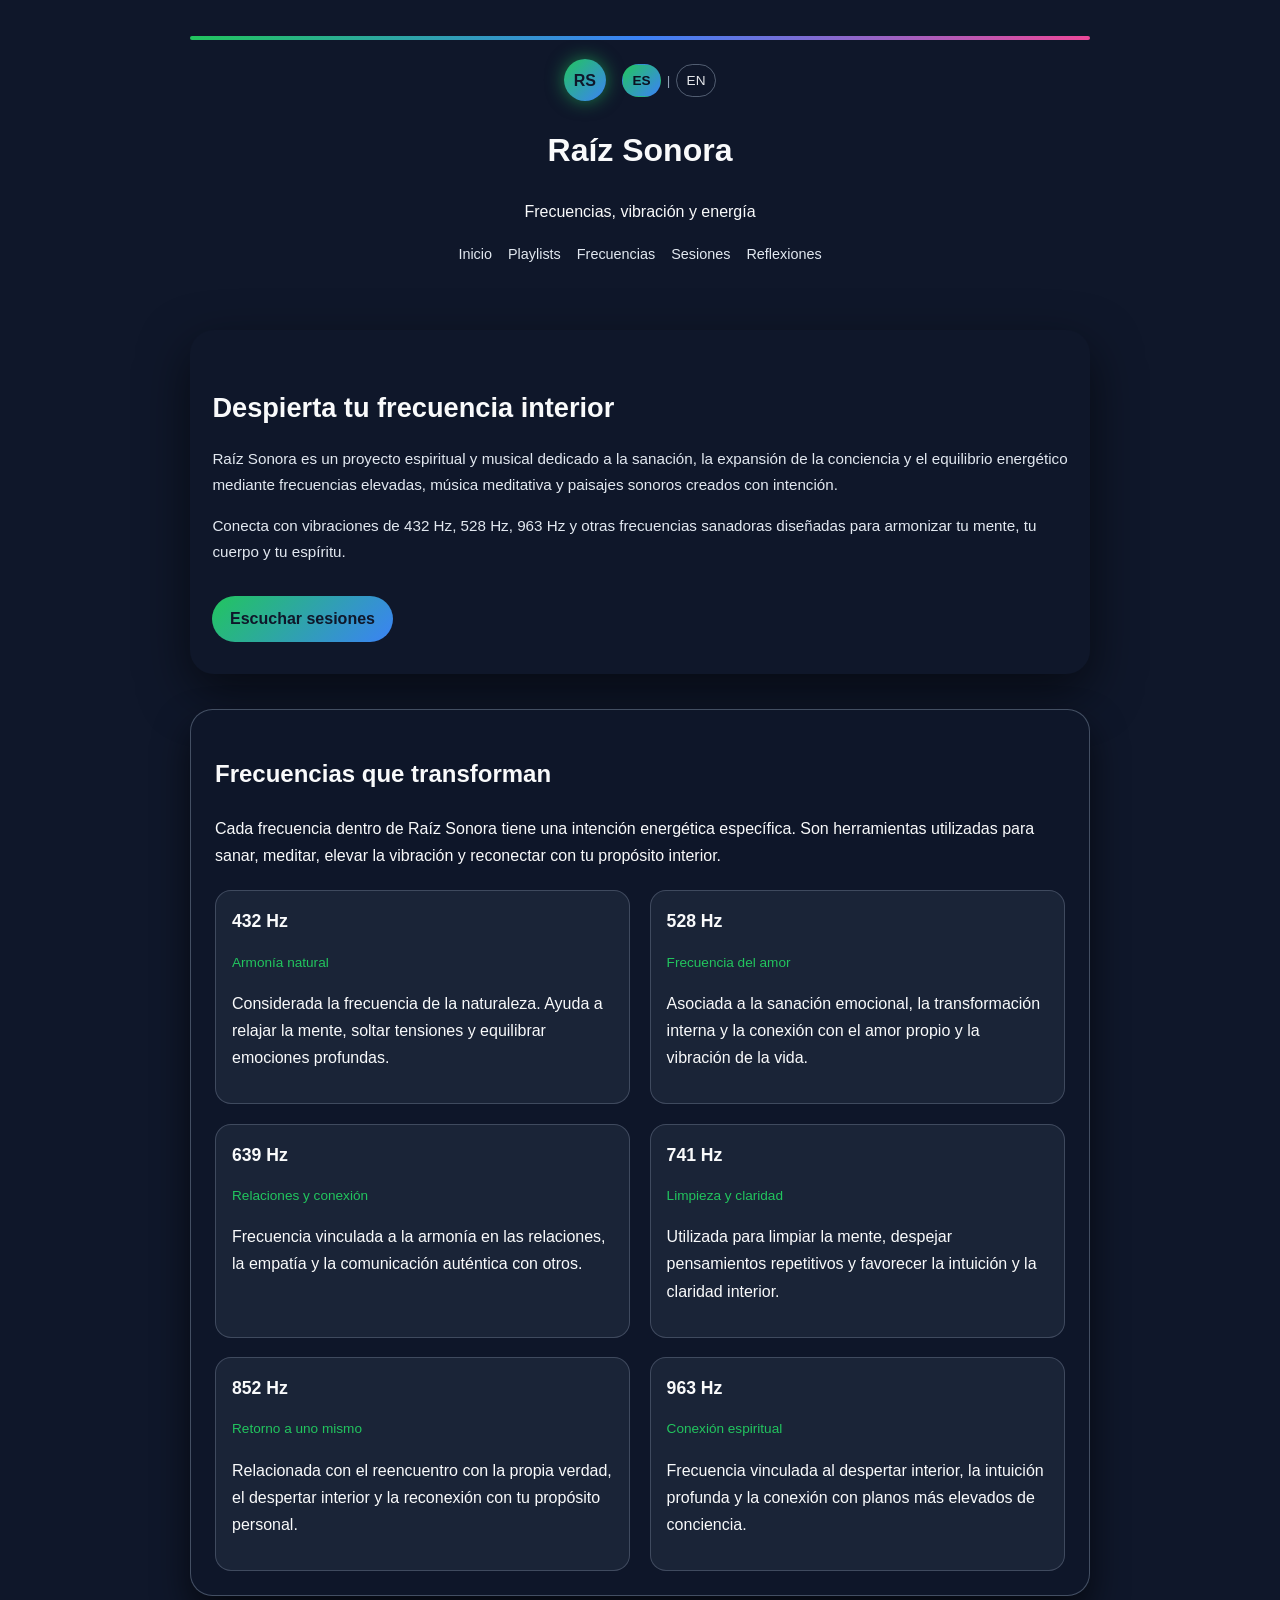
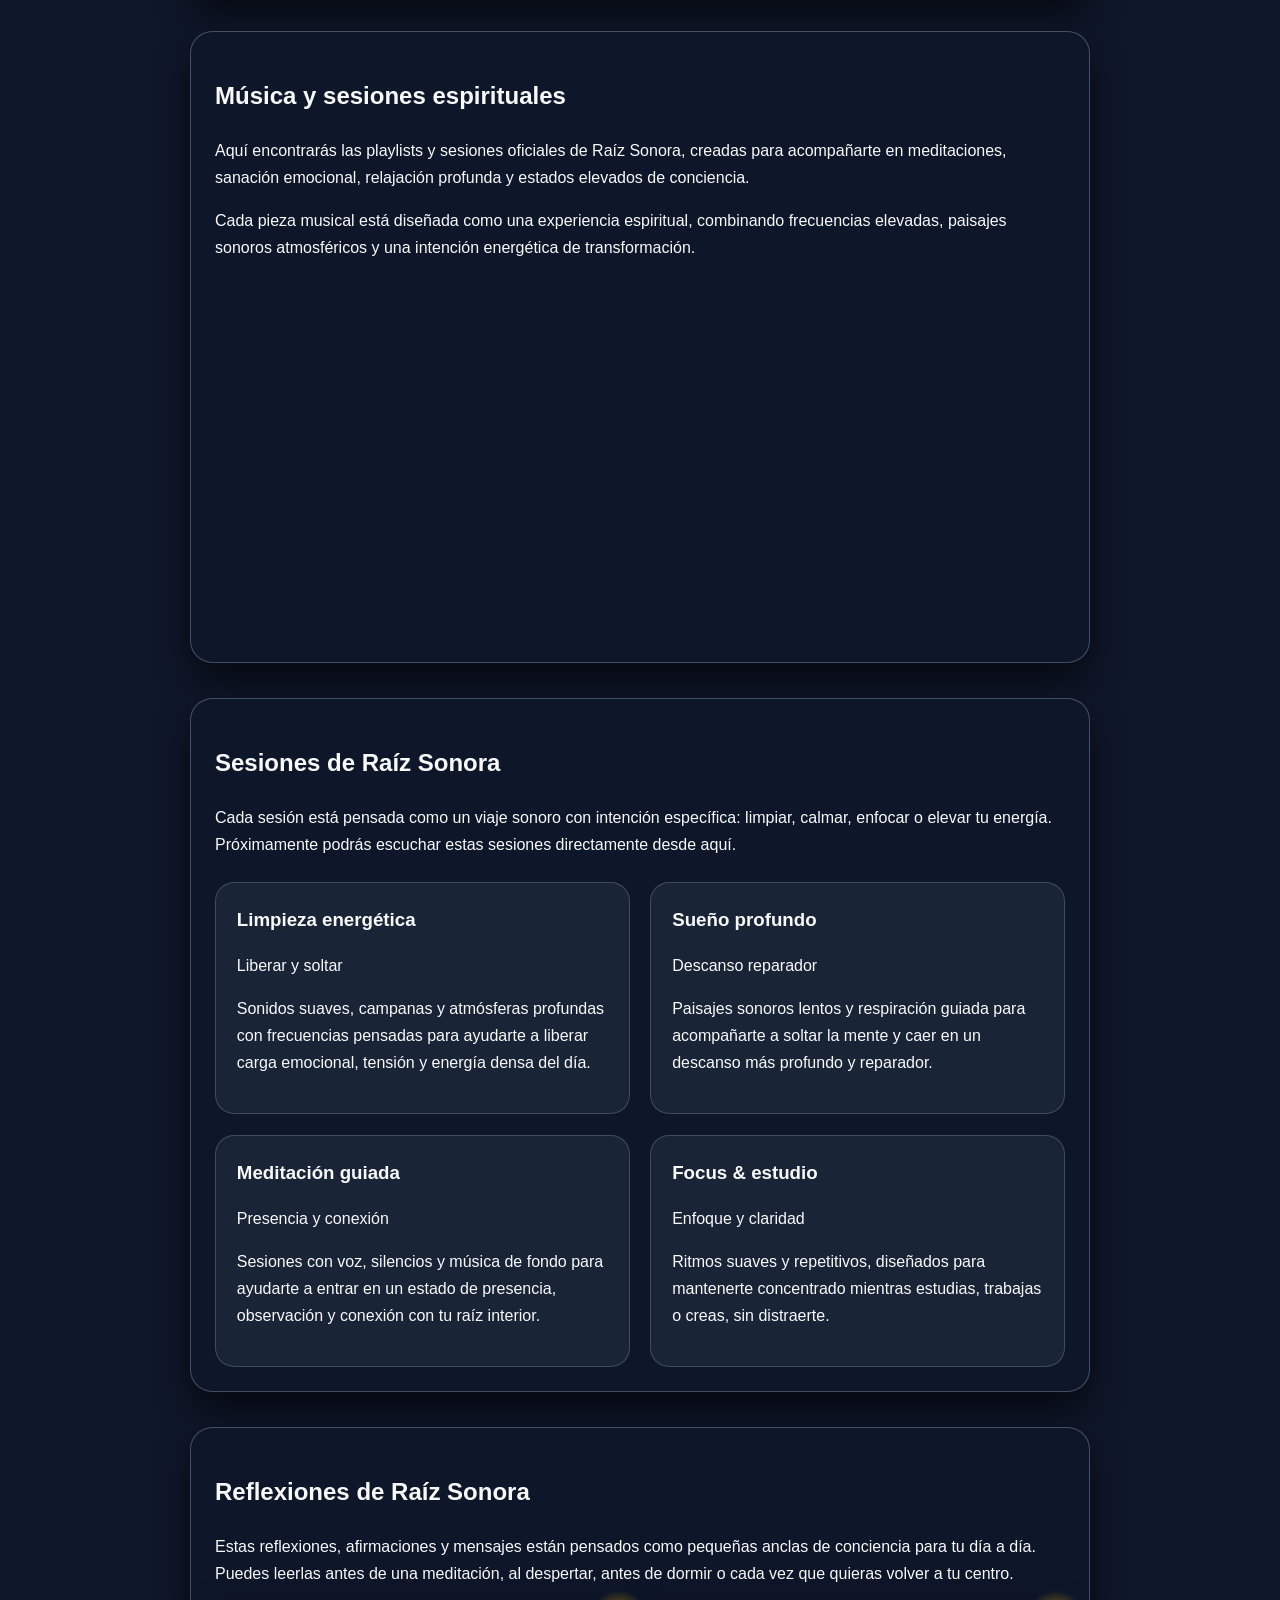
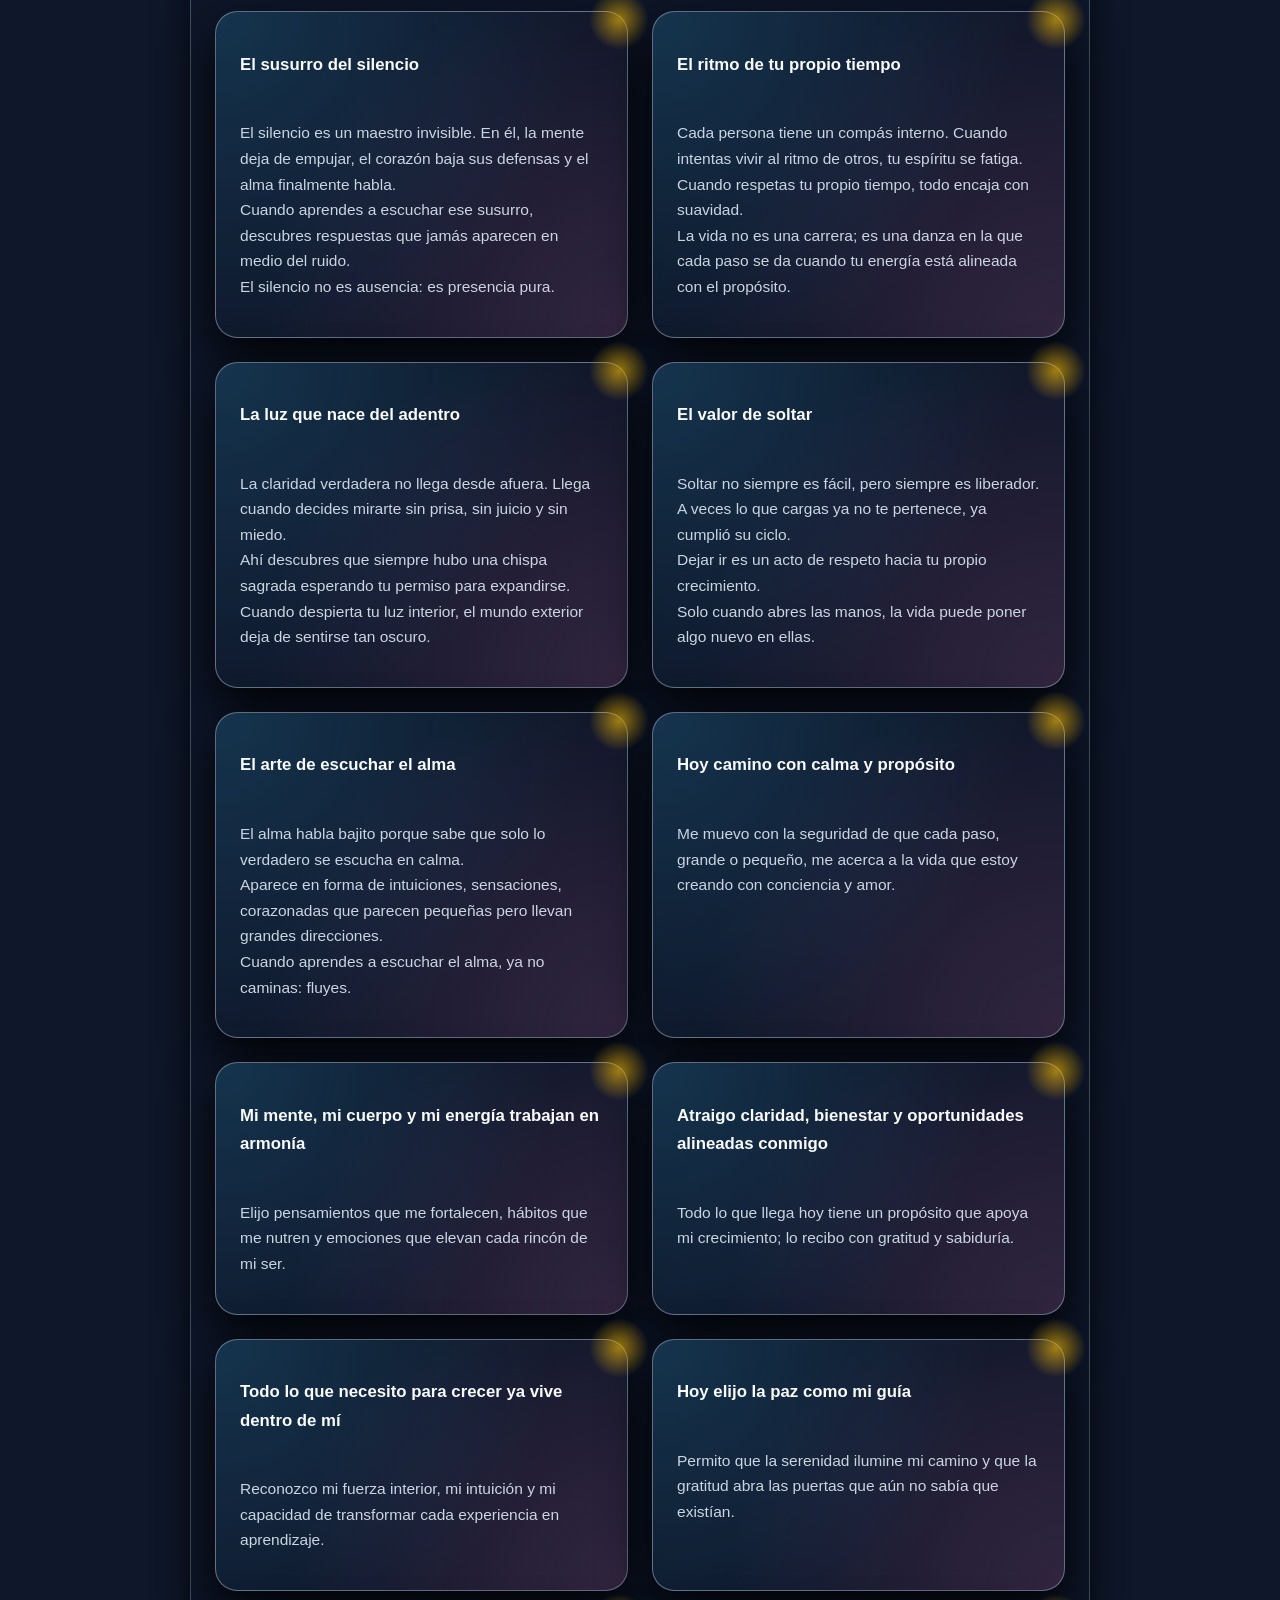
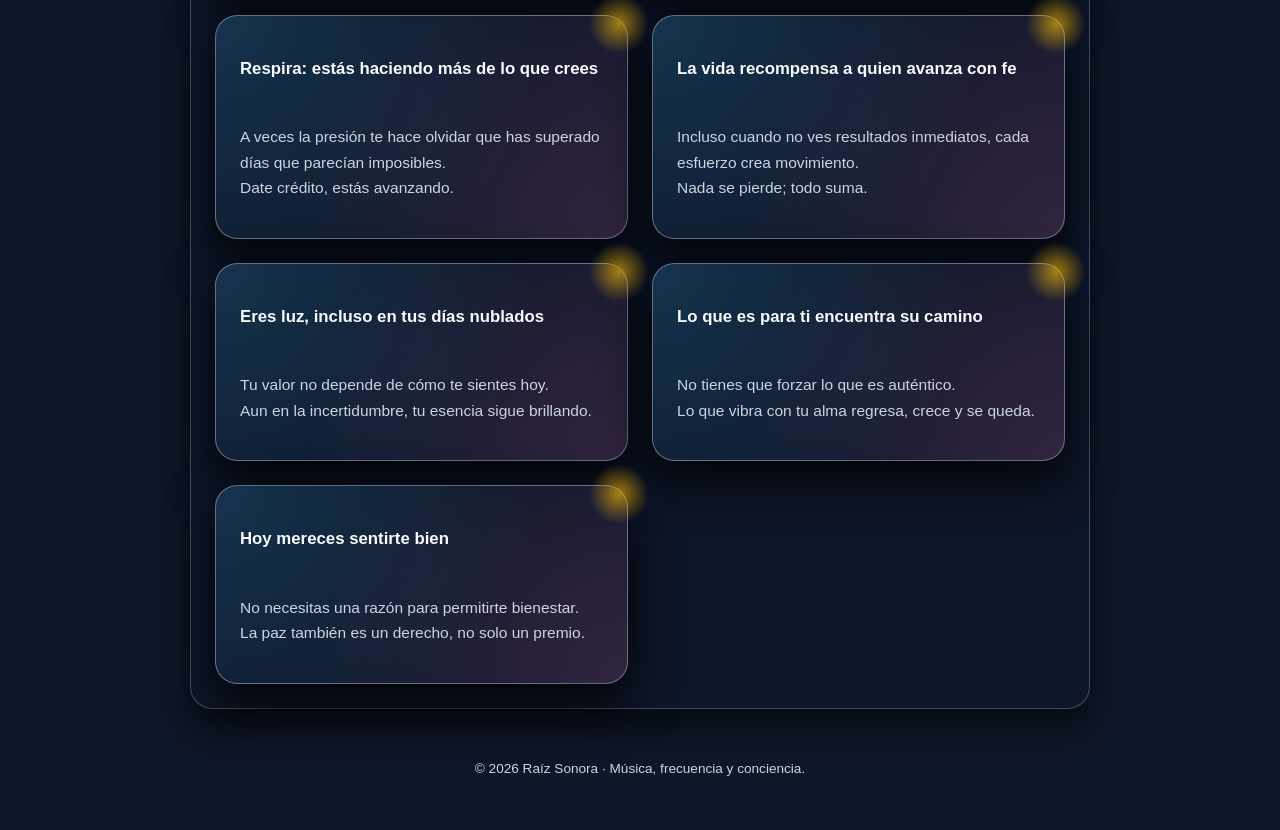
==== commit 02bd1e14: "Add files via upload" ====
--- a/index.html
+++ b/index.html
@@ -240,155 +240,155 @@
         </div>
       </section>
 
-      <!-- REFLEXIONES -->
-      <section id="reflexiones" class="section card">
-        <h2>Reflexiones de Raíz Sonora</h2>
-        <p>
-          Estas reflexiones, afirmaciones y mensajes están pensados como pequeñas
-          anclas de conciencia para tu día a día. Puedes leerlas antes de una meditación,
-          al despertar, antes de dormir o cada vez que quieras volver a tu centro.
-        </p>
-
-        <div class="reflection-grid">
-
-          <!-- REFLEXIÓN 1 -->
-          <article class="reflection-card">
-            <h3>El susurro del silencio</h3>
-            <p class="reflection-text">
-              El silencio es un maestro invisible. En él, la mente deja de empujar, el corazón baja sus defensas y el alma finalmente habla.
-              Cuando aprendes a escuchar ese susurro, descubres respuestas que jamás aparecen en medio del ruido.
-              El silencio no es ausencia: es presencia pura.
-            </p>
-          </article>
-
-          <!-- REFLEXIÓN 2 -->
-          <article class="reflection-card">
-            <h3>El ritmo de tu propio tiempo</h3>
-            <p class="reflection-text">
-              Cada persona tiene un compás interno. Cuando intentas vivir al ritmo de otros, tu espíritu se fatiga.
-              Cuando respetas tu propio tiempo, todo encaja con suavidad.
-              La vida no es una carrera; es una danza en la que cada paso se da cuando tu energía está alineada con el propósito.
-            </p>
-          </article>
-
-          <!-- REFLEXIÓN 3 -->
-          <article class="reflection-card">
-            <h3>La luz que nace del adentro</h3>
-            <p class="reflection-text">
-              La claridad verdadera no llega desde afuera. Llega cuando decides mirarte sin prisa, sin juicio y sin miedo.
-              Ahí descubres que siempre hubo una chispa sagrada esperando tu permiso para expandirse.
-              Cuando despierta tu luz interior, el mundo exterior deja de sentirse tan oscuro.
-            </p>
-          </article>
-
-          <!-- REFLEXIÓN 4 -->
-          <article class="reflection-card">
-            <h3>El valor de soltar</h3>
-            <p class="reflection-text">
-              Soltar no siempre es fácil, pero siempre es liberador.
-              A veces lo que cargas ya no te pertenece, ya cumplió su ciclo.
-              Dejar ir es un acto de respeto hacia tu propio crecimiento.
-              Solo cuando abres las manos, la vida puede poner algo nuevo en ellas.
-            </p>
-          </article>
-
-          <!-- REFLEXIÓN 5 -->
-          <article class="reflection-card">
-            <h3>El arte de escuchar el alma</h3>
-            <p class="reflection-text">
-              El alma habla bajito porque sabe que solo lo verdadero se escucha en calma.
-              Aparece en forma de intuiciones, sensaciones, corazonadas que parecen pequeñas pero llevan grandes direcciones.
-              Cuando aprendes a escuchar el alma, ya no caminas: fluyes.
-            </p>
-          </article>
-
-          <!-- AFIRMACIONES 1 -->
-          <article class="reflection-card">
-            <h3>Hoy camino con calma y propósito</h3>
-            <p class="reflection-text">
-              Me muevo con la seguridad de que cada paso, grande o pequeño, me acerca a la vida que estoy creando con conciencia y amor.
-            </p>
-          </article>
-
-          <!-- AFIRMACIONES 2 -->
-          <article class="reflection-card">
-            <h3>Mi mente, mi cuerpo y mi energía trabajan en armonía</h3>
-            <p class="reflection-text">
-              Elijo pensamientos que me fortalecen, hábitos que me nutren y emociones que elevan cada rincón de mi ser.
-            </p>
-          </article>
-
-          <!-- AFIRMACIONES 3 -->
-          <article class="reflection-card">
-            <h3>Atraigo claridad, bienestar y oportunidades alineadas conmigo</h3>
-            <p class="reflection-text">
-              Todo lo que llega hoy tiene un propósito que apoya mi crecimiento; lo recibo con gratitud y sabiduría.
-            </p>
-          </article>
-
-          <!-- AFIRMACIONES 4 -->
-          <article class="reflection-card">
-            <h3>Todo lo que necesito para crecer ya vive dentro de mí</h3>
-            <p class="reflection-text">
-              Reconozco mi fuerza interior, mi intuición y mi capacidad de transformar cada experiencia en aprendizaje.
-            </p>
-          </article>
-
-          <!-- AFIRMACIONES 5 -->
-          <article class="reflection-card">
-            <h3>Hoy elijo la paz como mi guía</h3>
-            <p class="reflection-text">
-              Permito que la serenidad ilumine mi camino y que la gratitud abra las puertas que aún no sabía que existían.
-            </p>
-          </article>
-
-          <!-- MENSAJE POSITIVO 1 -->
-          <article class="reflection-card">
-            <h3>Respira: estás haciendo más de lo que crees</h3>
-            <p class="reflection-text">
-              A veces la presión te hace olvidar que has superado días que parecían imposibles.
-              Date crédito, estás avanzando.
-            </p>
-          </article>
-
-          <!-- MENSAJE POSITIVO 2 -->
-          <article class="reflection-card">
-            <h3>La vida recompensa a quien avanza con fe</h3>
-            <p class="reflection-text">
-              Incluso cuando no ves resultados inmediatos, cada esfuerzo crea movimiento.
-              Nada se pierde; todo suma.
-            </p>
-          </article>
-
-          <!-- MENSAJE POSITIVO 3 -->
-          <article class="reflection-card">
-            <h3>Eres luz, incluso en tus días nublados</h3>
-            <p class="reflection-text">
-              Tu valor no depende de cómo te sientes hoy.
-              Aun en la incertidumbre, tu esencia sigue brillando.
-            </p>
-          </article>
-
-          <!-- MENSAJE POSITIVO 4 -->
-          <article class="reflection-card">
-            <h3>Lo que es para ti encuentra su camino</h3>
-            <p class="reflection-text">
-              No tienes que forzar lo que es auténtico.
-              Lo que vibra con tu alma regresa, crece y se queda.
-            </p>
-          </article>
-
-          <!-- MENSAJE POSITIVO 5 -->
-          <article class="reflection-card">
-            <h3>Hoy mereces sentirte bien</h3>
-            <p class="reflection-text">
-              No necesitas una razón para permitirte bienestar.
-              La paz también es un derecho, no solo un premio.
-            </p>
-          </article>
-
-        </div>
-      </section>
+    <section id="reflexiones" class="section card">
+  <h2>Reflexiones de Raíz Sonora</h2>
+  <p>
+    Estas reflexiones, afirmaciones y mensajes están pensados como pequeñas
+    anclas de conciencia para tu día a día. Puedes leerlas antes de una meditación,
+    al despertar, antes de dormir o cada vez que quieras volver a tu centro.
+  </p>
+
+  <div class="reflection-grid">
+
+    <!-- REFLEXIÓN 1 -->
+    <article class="reflection-card">
+      <h3>El susurro del silencio</h3>
+      <p class="reflection-text">
+        El silencio es un maestro invisible. En él, la mente deja de empujar, el corazón baja sus defensas y el alma finalmente habla.
+        Cuando aprendes a escuchar ese susurro, descubres respuestas que jamás aparecen en medio del ruido.
+        El silencio no es ausencia: es presencia pura.
+      </p>
+    </article>
+
+    <!-- REFLEXIÓN 2 -->
+    <article class="reflection-card">
+      <h3>El ritmo de tu propio tiempo</h3>
+      <p class="reflection-text">
+        Cada persona tiene un compás interno. Cuando intentas vivir al ritmo de otros, tu espíritu se fatiga.
+        Cuando respetas tu propio tiempo, todo encaja con suavidad.
+        La vida no es una carrera; es una danza en la que cada paso se da cuando tu energía está alineada con el propósito.
+      </p>
+    </article>
+
+    <!-- REFLEXIÓN 3 -->
+    <article class="reflection-card">
+      <h3>La luz que nace del adentro</h3>
+      <p class="reflection-text">
+        La claridad verdadera no llega desde afuera. Llega cuando decides mirarte sin prisa, sin juicio y sin miedo.
+        Ahí descubres que siempre hubo una chispa sagrada esperando tu permiso para expandirse.
+        Cuando despierta tu luz interior, el mundo exterior deja de sentirse tan oscuro.
+      </p>
+    </article>
+
+    <!-- REFLEXIÓN 4 -->
+    <article class="reflection-card">
+      <h3>El valor de soltar</h3>
+      <p class="reflection-text">
+        Soltar no siempre es fácil, pero siempre es liberador.
+        A veces lo que cargas ya no te pertenece, ya cumplió su ciclo.
+        Dejar ir es un acto de respeto hacia tu propio crecimiento.
+        Solo cuando abres las manos, la vida puede poner algo nuevo en ellas.
+      </p>
+    </article>
+
+    <!-- REFLEXIÓN 5 -->
+    <article class="reflection-card">
+      <h3>El arte de escuchar el alma</h3>
+      <p class="reflection-text">
+        El alma habla bajito porque sabe que solo lo verdadero se escucha en calma.
+        Aparece en forma de intuiciones, sensaciones, corazonadas que parecen pequeñas pero llevan grandes direcciones.
+        Cuando aprendes a escuchar el alma, ya no caminas: fluyes.
+      </p>
+    </article>
+
+    <!-- AFIRMACIONES 1 -->
+    <article class="reflection-card">
+      <h3>Hoy camino con calma y propósito</h3>
+      <p class="reflection-text">
+        Me muevo con la seguridad de que cada paso, grande o pequeño, me acerca a la vida que estoy creando con conciencia y amor.
+      </p>
+    </article>
+
+    <!-- AFIRMACIONES 2 -->
+    <article class="reflection-card">
+      <h3>Mi mente, mi cuerpo y mi energía trabajan en armonía</h3>
+      <p class="reflection-text">
+        Elijo pensamientos que me fortalecen, hábitos que me nutren y emociones que elevan cada rincón de mi ser.
+      </p>
+    </article>
+
+    <!-- AFIRMACIONES 3 -->
+    <article class="reflection-card">
+      <h3>Atraigo claridad, bienestar y oportunidades alineadas conmigo</h3>
+      <p class="reflection-text">
+        Todo lo que llega hoy tiene un propósito que apoya mi crecimiento; lo recibo con gratitud y sabiduría.
+      </p>
+    </article>
+
+    <!-- AFIRMACIONES 4 -->
+    <article class="reflection-card">
+      <h3>Todo lo que necesito para crecer ya vive dentro de mí</h3>
+      <p class="reflection-text">
+        Reconozco mi fuerza interior, mi intuición y mi capacidad de transformar cada experiencia en aprendizaje.
+      </p>
+    </article>
+
+    <!-- AFIRMACIONES 5 -->
+    <article class="reflection-card">
+      <h3>Hoy elijo la paz como mi guía</h3>
+      <p class="reflection-text">
+        Permito que la serenidad ilumine mi camino y que la gratitud abra las puertas que aún no sabía que existían.
+      </p>
+    </article>
+
+    <!-- MENSAJE POSITIVO 1 -->
+    <article class="reflection-card">
+      <h3>Respira: estás haciendo más de lo que crees</h3>
+      <p class="reflection-text">
+        A veces la presión te hace olvidar que has superado días que parecían imposibles.
+        Date crédito, estás avanzando.
+      </p>
+    </article>
+
+    <!-- MENSAJE POSITIVO 2 -->
+    <article class="reflection-card">
+      <h3>La vida recompensa a quien avanza con fe</h3>
+      <p class="reflection-text">
+        Incluso cuando no ves resultados inmediatos, cada esfuerzo crea movimiento.
+        Nada se pierde; todo suma.
+      </p>
+    </article>
+
+    <!-- MENSAJE POSITIVO 3 -->
+    <article class="reflection-card">
+      <h3>Eres luz, incluso en tus días nublados</h3>
+      <p class="reflection-text">
+        Tu valor no depende de cómo te sientes hoy.
+        Aun en la incertidumbre, tu esencia sigue brillando.
+      </p>
+    </article>
+
+    <!-- MENSAJE POSITIVO 4 -->
+    <article class="reflection-card">
+      <h3>Lo que es para ti encuentra su camino</h3>
+      <p class="reflection-text">
+        No tienes que forzar lo que es auténtico.
+        Lo que vibra con tu alma regresa, crece y se queda.
+      </p>
+    </article>
+
+    <!-- MENSAJE POSITIVO 5 -->
+    <article class="reflection-card">
+      <h3>Hoy mereces sentirte bien</h3>
+      <p class="reflection-text">
+        No necesitas una razón para permitirte bienestar.
+        La paz también es un derecho, no solo un premio.
+      </p>
+    </article>
+
+  </div>
+</section>
+
 
     </main>
 
--- a/styles.css
+++ b/styles.css
@@ -1,407 +1,267 @@
-/* ======================================================
-   Raíz Sonora – Identidad visual
-   Paleta: fondo cósmico oscuro, verde esmeralda, cian, dorado suave
-====================================================== */
-
-/* ==== Variables de color (paleta de la marca) ==== */
+/* ==========================================================
+   VARIABLES DE COLOR Y ESTILO
+========================================================== */
 :root {
-  --bg-main: #020617;                 /* fondo principal casi negro azulado */
-  --bg-soft: #020617;
-  --bg-soft-2: #020617;
-  --accent-green: #22c55e;            /* sanación, naturaleza */
-  --accent-cyan: #06b6d4;             /* vibración, agua, sonido */
-  --accent-gold: #eab308;             /* luz espiritual */
+  --bg-dark: #0f172a;
+  --bg-card: rgba(15, 23, 42, 0.92);
+  --bg-soft: rgba(30, 41, 59, 0.8);
+
   --text-main: #f9fafb;
-  --text-muted: #e5e7eb;
-  --text-soft: #9ca3af;
-  --border-glow: rgba(94, 234, 212, 0.65);
-  --shadow-strong: 0 18px 45px rgba(15, 23, 42, 0.95);
-}
-
-/* ==== Reset básico ==== */
-* {
+  --text-soft: #e2e8f0;
+  --text-muted: #cbd5e1;
+
+  --accent-blue: #3b82f6;
+  --accent-green: #22c55e;
+  --accent-pink: #ec4899;
+  --accent-yellow: #facc15;
+
+  --glow-1: rgba(56, 189, 248, 0.18);
+  --glow-2: rgba(244, 114, 182, 0.16);
+}
+
+/* ==========================================================
+   ESTILOS BASE
+========================================================== */
+body {
   margin: 0;
-  padding: 0;
-  box-sizing: border-box;
-}
-
-/* ==== Estilos globales ==== */
-body {
-  font-family: "Poppins", system-ui, -apple-system, BlinkMacSystemFont, sans-serif;
-  background:
-    radial-gradient(circle at top, rgba(34, 211, 238, 0.25), transparent 55%),
-    radial-gradient(circle at bottom, rgba(34, 197, 94, 0.14), transparent 55%),
-    var(--bg-main);
+  font-family: "Inter", sans-serif;
+  background: var(--bg-dark);
   color: var(--text-main);
-  line-height: 1.6;
-}
-
-/* Limitar ancho del contenido */
-.main-content {
-  max-width: 1000px;
-  margin: 0 auto;
-  padding: 1.5rem;
-}
-
-/* ==== Header & navegación ==== */
+  line-height: 1.7;
+}
+
+.page {
+  max-width: 900px;
+  margin: auto;
+  padding: 1.25rem;
+}
+
+/* ==========================================================
+   HEADER
+========================================================== */
 .main-header {
-  display: flex;
-  flex-direction: column;
-  gap: 1rem;
-  padding: 1.5rem 1.5rem 0.75rem;
-  border-bottom: 1px solid rgba(148, 163, 184, 0.3);
-  position: relative;
-  z-index: 10;
-  background: radial-gradient(circle at top left, rgba(15, 118, 110, 0.3), transparent 60%);
+  text-align: center;
+  padding: 1rem 0 1.8rem;
+}
+
+.frequency-bar {
+  height: 4px;
+  background: linear-gradient(90deg, #22c55e, #3b82f6, #ec4899);
+  border-radius: 999px;
+  margin-bottom: 1.2rem;
 }
 
 .logo-area {
   display: flex;
+  justify-content: center;
   align-items: center;
   gap: 1rem;
 }
 
-/* Logo como símbolo: núcleo + ondas a su alrededor */
 .logo-circle {
-  position: relative;
-  width: 52px;
-  height: 52px;
-  border-radius: 999px;
-  background: radial-gradient(circle at 30% 30%, #f9fafb, var(--accent-gold), var(--accent-green));
-  display: flex;
+  width: 42px;
+  height: 42px;
+  border-radius: 50%;
+  background: linear-gradient(135deg, #22c55e, #3b82f6);
+  display: flex;
+  justify-content: center;
   align-items: center;
+  color: #0f172a;
+  font-weight: bold;
+  font-size: 1rem;
+  box-shadow: 0 0 18px rgba(34, 197, 94, 0.6);
+}
+
+/* LANGUAGE SWITCHER */
+.lang-switcher {
+  display: flex;
+  align-items: center;
+  gap: 0.35rem;
+  font-size: 0.85rem;
+}
+
+.lang-switcher .lang {
+  padding: 0.25rem 0.6rem;
+  border-radius: 999px;
+  border: 1px solid rgba(148, 163, 184, 0.5);
+  text-decoration: none;
+  color: #e5e7eb;
+  cursor: pointer;
+  transition: 0.2s;
+}
+
+.lang-switcher .lang:hover {
+  background: rgba(148, 163, 184, 0.15);
+}
+
+.lang-switcher .lang.active {
+  background: linear-gradient(135deg, #22c55e, #3b82f6);
+  border-color: transparent;
+  color: #0b1120;
+  font-weight: 600;
+}
+
+.lang-separator {
+  color: #94a3b8;
+}
+
+/* NAV */
+.main-nav {
+  margin-top: 1rem;
+  display: flex;
+  gap: 1rem;
   justify-content: center;
-  font-weight: 700;
-  color: #020617;
-  text-transform: uppercase;
-  letter-spacing: 1px;
-  box-shadow:
-    0 0 18px rgba(234, 179, 8, 0.55),
-    0 0 40px rgba(34, 197, 94, 0.65);
-}
-
-/* Círculo exterior → vibración / frecuencia expansiva */
-.logo-circle::before {
-  content: "";
-  position: absolute;
-  inset: -8px;
-  border-radius: inherit;
-  border: 1px dashed rgba(94, 234, 212, 0.8);
-  opacity: 0.9;
-}
-
-/* Línea de pulso interior (frecuencia) */
-.logo-circle::after {
-  content: "";
-  position: absolute;
-  width: 70%;
-  height: 2px;
-  border-radius: 999px;
-  background: linear-gradient(90deg, transparent, #22c55e, #06b6d4, transparent);
-  box-shadow: 0 0 10px rgba(94, 234, 212, 0.8);
-  transform: translateY(11px);
-}
-
-.main-header h1 {
-  font-size: 1.8rem;
-}
-
-.subtitle {
+  flex-wrap: wrap;
+}
+
+.main-nav a {
+  color: var(--text-soft);
+  text-decoration: none;
   font-size: 0.9rem;
-  color: var(--text-soft);
-}
-
-/* Nav */
-.main-nav {
-  display: flex;
-  flex-wrap: wrap;
-  gap: 0.75rem;
-}
-
-.main-nav a {
-  text-decoration: none;
-  color: var(--text-muted);
-  font-size: 0.9rem;
-  padding: 0.4rem 0.9rem;
-  border-radius: 999px;
-  border: 1px solid transparent;
-  background: rgba(15, 23, 42, 0.7);
-  transition: all 0.2s ease;
+  transition: 0.2s;
 }
 
 .main-nav a:hover {
-  border-color: var(--accent-cyan);
-  background: radial-gradient(circle at top, rgba(34, 197, 94, 0.15), rgba(8, 47, 73, 0.85));
-  color: #e0f2fe;
-}
-
-/* Barra de frecuencia debajo del header */
-.frequency-bar {
-  width: 100%;
-  height: 4px;
-  background:
-    linear-gradient(90deg,
-      transparent 0%,
-      rgba(34, 197, 94, 0.3) 12%,
-      rgba(45, 212, 191, 0.55) 28%,
-      rgba(56, 189, 248, 0.8) 45%,
-      rgba(244, 244, 245, 0.7) 60%,
-      rgba(56, 189, 248, 0.8) 75%,
-      rgba(16, 185, 129, 0.55) 88%,
-      transparent 100%);
-  box-shadow: 0 0 18px rgba(59, 130, 246, 0.9);
-  opacity: 0.9;
-}
-
-/* ==== Secciones ==== */
-.section {
-  margin-top: 2rem;
-}
-
-/* Hero principal */
+  color: var(--accent-blue);
+}
+
+/* ==========================================================
+   HERO SECTION
+========================================================== */
 .hero {
-  position: relative;
-  margin-top: 1rem;
-  padding: 2.5rem 1.5rem 1.8rem;
-  border-radius: 1rem;
-
-  /* Fondo de la imagen base */
-  background: url("img/header-bg.jpg");
-  background-size: cover;
-  background-position: center;
-  background-repeat: no-repeat;
-
-  box-shadow: 0 18px 40px rgba(15, 23, 42, 0.95);
-  overflow: hidden;
-}
-
-/* Capa de degradados ENCIMA de la imagen */
-.hero {
-  position: relative;
-  margin-top: 1rem;
-  padding: 2.5rem 1.5rem 1.8rem;
-  border-radius: 1rem;
-
-  /* Fondo de la imagen base */
   background: url("/img/header-bg.jpg");
   background-size: cover;
   background-position: center;
-  background-repeat: no-repeat;
-
-  box-shadow: 0 18px 40px rgba(15, 23, 42, 0.95);
-  overflow: hidden;
-}
-
-/* Capa de degradados ENCIMA de la imagen */
-.hero::before {
-  content: "";
-  position: absolute;
-  inset: 0;
-  background:
-    radial-gradient(circle at top left, rgba(59, 130, 246, 0.6), transparent 60%),
-    radial-gradient(circle at bottom right, rgba(34, 197, 94, 0.6), transparent 60%),
-    linear-gradient(135deg, rgba(15, 23, 42, 0.9), rgba(15, 23, 42, 0.4));
-    
-  pointer-events: none;
-  z-index: 0;
-}
-
-/* Para que el texto quede por encima del degradado */
-.hero > * {
-  position: relative;
-  z-index: 1;
-}
-
-/* ==== Frecuencias (rejilla de tarjetas) ==== */
-.freq-grid {
-  margin-top: 1.2rem;
-  display: grid;
-  grid-template-columns: 1fr;
-  gap: 1rem;
-}
-
-.freq-card {
-  padding: 1rem;
-  border-radius: 0.9rem;
-  background:
-    radial-gradient(circle at top, rgba(56, 189, 248, 0.08), transparent 60%),
-    rgba(15, 23, 42, 0.9);
-  border: 1px solid rgba(148, 163, 184, 0.5);
-  box-shadow: 0 12px 32px rgba(15, 23, 42, 0.9);
-  position: relative;
-  overflow: hidden;
-}
-
-/* Línea de frecuencia en el borde izquierdo de cada tarjeta */
-.freq-card::before {
-  content: "";
-  position: absolute;
-  left: 0;
-  top: 15%;
-  bottom: 15%;
-  width: 3px;
-  border-radius: 999px;
-  background: linear-gradient(
-    180deg,
-    rgba(34, 197, 94, 0.3),
-    rgba(56, 189, 248, 0.9),
-    rgba(244, 244, 245, 0.7),
-    rgba(34, 197, 94, 0.3)
-  );
-  box-shadow: 0 0 12px rgba(56, 189, 248, 0.9);
-}
-
-.freq-card h3 {
-  font-size: 1.2rem;
-  margin-bottom: 0.15rem;
-}
-
-.freq-tag {
-  font-size: 0.9rem;
-  color: var(--accent-cyan);
-  margin-bottom: 0.6rem;
-}
-
-/* Mejor distribución en pantallas grandes */
-@media (min-width: 768px) {
-  .freq-grid {
-    grid-template-columns: repeat(3, minmax(0, 1fr));
-  }
-}
-/* ==== Sesiones de Raíz Sonora ==== */
-.sessions-grid {
-  margin-top: 1.2rem;
-  display: grid;
-  grid-template-columns: 1fr;
-  gap: 1rem;
-}
-
-.session-card {
-  position: relative;
-  padding: 1rem 1.1rem 1.1rem 1.1rem;
-  border-radius: 0.9rem;
-  background:
-    radial-gradient(circle at top, rgba(34, 197, 94, 0.07), transparent 60%),
-    rgba(15, 23, 42, 0.9);
-  border: 1px solid rgba(74, 222, 128, 0.5);
-  box-shadow: 0 12px 32px rgba(15, 23, 42, 0.9);
-  overflow: hidden;
-}
-
-/* pequeño icono circular tipo “sol/energía” en la esquina */
-.session-card::before {
-  content: "";
-  position: absolute;
-  top: -18px;
-  right: -18px;
-  width: 48px;
-  height: 48px;
-  border-radius: 999px;
-  background: radial-gradient(circle, rgba(234, 179, 8, 0.9), transparent 70%);
-  opacity: 0.8;
-  box-shadow: 0 0 18px rgba(234, 179, 8, 0.7);
-}
-
-.session-card h3 {
-  font-size: 1.15rem;
-  margin-bottom: 0.2rem;
-}
-
-.session-tag {
-  font-size: 0.9rem;
-  color: var(--accent-green);
-  margin-bottom: 0.6rem;
-}
-
-/* Mejor distribución en pantallas grandes */
-@media (min-width: 768px) {
-  .sessions-grid {
-    grid-template-columns: repeat(2, minmax(0, 1fr));
-  }
-}
-
-/* Botón principal */
+  border-radius: 1.5rem;
+  padding: 2rem 1.4rem;
+  margin-top: 1.5rem;
+  text-align: left;
+  box-shadow: 0 18px 50px rgba(0, 0, 0, 0.55);
+}
+
+.hero h1 {
+  font-size: 1.7rem;
+  margin-bottom: 0.7rem;
+}
+
+.hero p {
+  font-size: 0.95rem;
+  color: var(--text-soft);
+}
+
 .btn-primary {
   display: inline-block;
   margin-top: 1rem;
-  padding: 0.7rem 1.4rem;
-  border-radius: 999px;
+  padding: 0.6rem 1.1rem;
+  background: linear-gradient(135deg, #22c55e, #3b82f6);
+  border-radius: 999px;
+  color: #0f172a;
+  font-weight: 600;
   text-decoration: none;
-  font-weight: 600;
-  font-size: 0.95rem;
-  color: #020617;
-  background: linear-gradient(135deg, var(--accent-gold), var(--accent-green));
-  box-shadow: 0 15px 32px rgba(234, 179, 8, 0.5);
-  transition: transform 0.15s ease, box-shadow 0.15s ease, filter 0.15s ease;
-}
-
-.btn-primary:hover {
-  transform: translateY(-1px);
-  box-shadow: 0 22px 48px rgba(234, 179, 8, 0.65);
-  filter: brightness(1.05);
-}
-
-/* Placeholder donde irá Spotify */
-.embed-placeholder {
-  margin-top: 1rem;
+}
+
+/* ==========================================================
+   CARDS / SECTIONS
+========================================================== */
+.section {
+  margin-top: 2.2rem;
+}
+
+.card {
+  padding: 1.5rem;
+  background: var(--bg-card);
+  border: 1px solid rgba(148, 163, 184, 0.4);
+  border-radius: 1.4rem;
+  box-shadow: 0 18px 35px rgba(0, 0, 0, 0.6);
+}
+
+/* ==========================================================
+   FRECUENCIAS
+========================================================== */
+.freq-grid {
+  display: grid;
+  gap: 1.2rem;
+  margin-top: 1.3rem;
+}
+
+@media (min-width: 768px) {
+  .freq-grid {
+    grid-template-columns: repeat(2, 1fr);
+  }
+}
+
+.freq-card {
   padding: 1rem;
-  border-radius: 0.75rem;
-  border: 1px dashed rgba(148, 163, 1
-/* Contenedor del reproductor de Spotify */
-.spotify-embed {
-  margin-top: 1rem;
-  border-radius: 0.75rem;
-  overflow: hidden;
-  box-shadow: 0 18px 36px rgba(15, 23, 42, 0.9);
-  border: 1px solid rgba(148, 163, 184, 0.4);
-}
-
-.spotify-embed iframe {
-  display: block;
-  width: 100%;
-  border: none;
-}
-/* ==== REFLEXIONES – RAÍZ SONORA ==== */
-
-#reflexiones h2 {
-  font-size: 1.4rem;
-  margin-bottom: 0.6rem;
-}
-
-#reflexiones > p {
-  font-size: 0.95rem;
-  color: var(--text-soft, #9ca3af);
-  margin-bottom: 1.2rem;
-}
-
-/* Contenedor de las tarjetas */
+  background: var(--bg-soft);
+  border-radius: 1rem;
+  border: 1px solid rgba(148, 163, 184, 0.3);
+}
+
+.freq-card h3 {
+  margin: 0;
+  font-size: 1.1rem;
+}
+
+.freq-tag {
+  font-size: 0.85rem;
+  color: var(--accent-green);
+  margin-bottom: 0.4rem;
+}
+
+/* ==========================================================
+   SESIONES
+========================================================== */
+.sessions-grid {
+  display: grid;
+  gap: 1.3rem;
+  margin-top: 1.5rem;
+}
+
+@media (min-width: 768px) {
+  .sessions-grid {
+    grid-template-columns: repeat(2, 1fr);
+  }
+}
+
+.session-card {
+  padding: 1.3rem;
+  background: var(--bg-soft);
+  border-radius: 1.2rem;
+  border: 1px solid rgba(148, 163, 184, 0.3);
+}
+
+.session-card h3 {
+  margin: 0;
+}
+
+/* ==========================================================
+   REFLEXIONES (LA JOYA DEL DISEÑO)
+========================================================== */
 .reflection-grid {
   display: grid;
   gap: 1.5rem;
-}
-
-/* En pantallas grandes: 2 columnas */
+  margin-top: 1.5rem;
+}
+
 @media (min-width: 768px) {
   .reflection-grid {
-    grid-template-columns: repeat(2, minmax(0, 1fr));
+    grid-template-columns: repeat(2, 1fr);
   }
 }
 
-/* Tarjeta individual */
 .reflection-card {
   position: relative;
-  padding: 1.25rem 1.4rem 1.4rem;
-  border-radius: 1.25rem;
+  padding: 1.35rem 1.5rem;
+  border-radius: 1.4rem;
   background:
-    radial-gradient(circle at top left, rgba(56, 189, 248, 0.16), transparent 60%),
-    radial-gradient(circle at bottom right, rgba(34, 197, 94, 0.16), transparent 60%),
-    rgba(15, 23, 42, 0.96);
+    radial-gradient(circle at top left, var(--glow-1), transparent 70%),
+    radial-gradient(circle at bottom right, var(--glow-2), transparent 70%),
+    var(--bg-card);
   border: 1px solid rgba(148, 163, 184, 0.6);
-  box-shadow: 0 18px 45px rgba(15, 23, 42, 0.9);
-  overflow: hidden;
-}
-
-/* Pequeño brillo en la esquina, como energía */
+  box-shadow: 0 20px 50px rgba(0, 0, 0, 0.9);
+}
+
+/* Glow dorado suave */
 .reflection-card::before {
   content: "";
   position: absolute;
@@ -410,23 +270,30 @@
   width: 60px;
   height: 60px;
   border-radius: 999px;
-  background:
-    radial-gradient(circle, rgba(234, 179, 8, 0.95), transparent 70%);
-  opacity: 0.75;
+  background: radial-gradient(circle, rgba(234, 179, 8, 0.95), transparent 70%);
+  opacity: 0.7;
   pointer-events: none;
 }
 
-/* Título de reflexión */
 .reflection-card h3 {
-  font-size: 1rem;
+  font-size: 1.05rem;
   margin-bottom: 0.5rem;
-  color: var(--text-main, #f9fafb);
-}
-
-/* Texto de reflexión */
+}
+
 .reflection-text {
-  font-size: 0.95rem;
-  line-height: 1.7;
-  color: var(--text-muted, #e5e7eb);
-  white-space: pre-line; /* respeta saltos de línea si los usas */
-}
+  font-size: 0.97rem;
+  color: var(--text-muted);
+  white-space: pre-line;
+  line-height: 1.65;
+}
+
+/* ==========================================================
+   FOOTER
+========================================================== */
+.site-footer {
+  margin-top: 3rem;
+  text-align: center;
+  font-size: 0.85rem;
+  color: var(--text-muted);
+  padding-bottom: 1rem;
+}
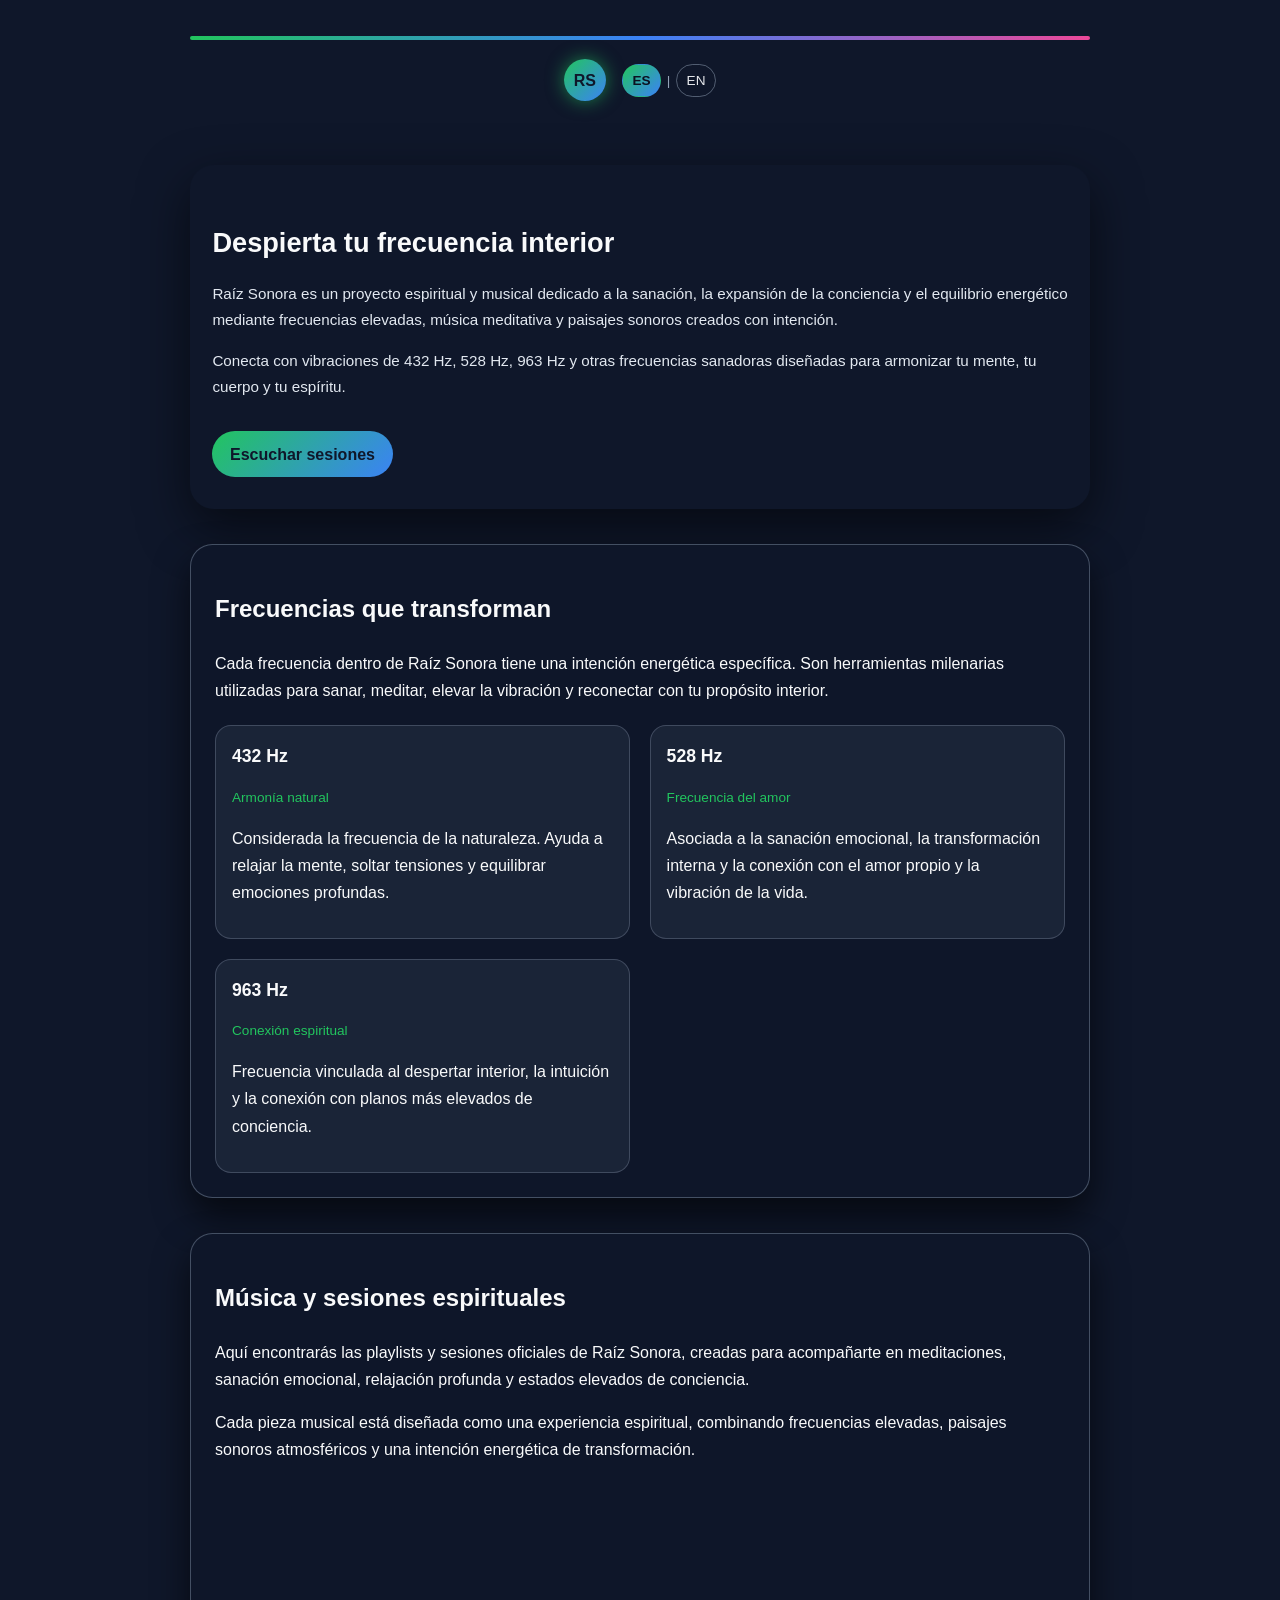
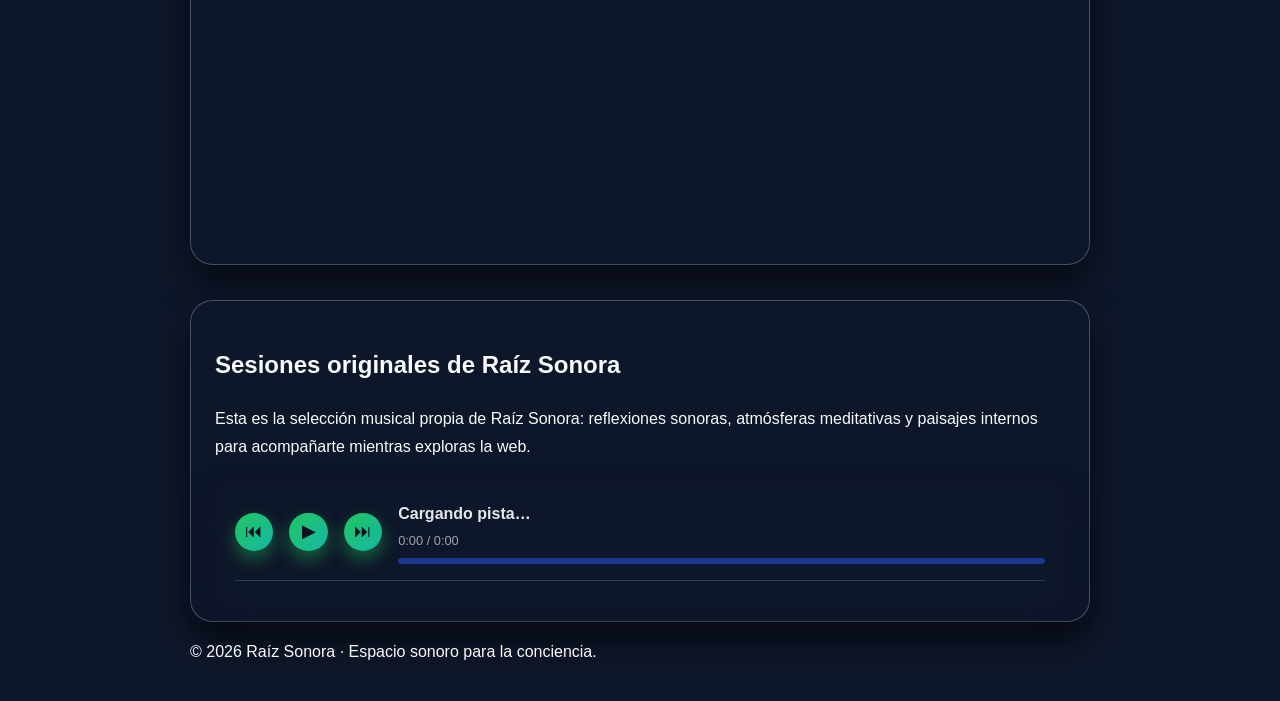
==== commit 5832b964: "Add files via upload" ====
--- a/index.html
+++ b/index.html
@@ -1,407 +1,201 @@
 <!DOCTYPE html>
 <html lang="es">
 <head>
-  <meta charset="UTF-8">
-  <meta name="viewport" content="width=device-width, initial-scale=1.0">
-
-  <!-- TITLE & DESCRIPTION -->
-  <title>Raíz Sonora – Frecuencias, vibración y energía</title>
-  <meta name="description" content="Raíz Sonora es un proyecto espiritual y musical dedicado a elevar tu vibración mediante frecuencias elevadas, música meditativa y energía consciente. Conecta con vibraciones de 432 Hz, 528 Hz, 963 Hz y más.">
-
-  <!-- KEYWORDS -->
-  <meta name="keywords" content="raíz sonora, frecuencias, 432hz, 528hz, 963hz, meditación, sonido curativo, música espiritual, vibración, energía, relajación, sanación sonora">
-
-  <!-- OPEN GRAPH -->
-  <meta property="og:title" content="Raíz Sonora – Frecuencias elevadas">
-  <meta property="og:description" content="Eleva tu energía con música espiritual y frecuencias que transforman tu vibración.">
-  <meta property="og:image" content="https://raizsonora.com/img/header-bg.jpg">
-  <meta property="og:url" content="https://raizsonora.com/">
-  <meta property="og:type" content="website">
-  <meta property="og:locale" content="es_ES">
-
-  <!-- TWITTER CARD -->
-  <meta name="twitter:card" content="summary_large_image">
-  <meta name="twitter:title" content="Raíz Sonora – Frecuencias y energía">
-  <meta name="twitter:description" content="Música espiritual, vibración, energía, relajación y frecuencia consciente.">
-  <meta name="twitter:image" content="https://raizsonora.com/img/header-bg.jpg">
-
-  <!-- LANGUAGE ALTERNATES -->
-  <link rel="alternate" href="https://raizsonora.com/" hreflang="es" />
-  <link rel="alternate" href="https://raizsonora.com/en/" hreflang="en" />
-  <link rel="alternate" href="https://raizsonora.com/" hreflang="x-default" />
-
-  <!-- JSON-LD -->
-  <script type="application/ld+json">
-  {
-    "@context": "https://schema.org",
-    "@type": "Organization",
-    "name": "Raíz Sonora",
-    "url": "https://raizsonora.com",
-    "logo": "https://raizsonora.com/img/favicon.png",
-    "description": "Proyecto de música espiritual, meditación y frecuencias elevadas.",
-    "sameAs": [
-      "https://instagram.com/",
-      "https://youtube.com/"
-    ]
-  }
-  </script>
-
-  <!-- FAVICON -->
-  <link rel="icon" type="image/png" href="/img/favicon.png">
-
-  <!-- CSS -->
-  <link rel="stylesheet" href="styles.css">
+    <meta charset="UTF-8">
+    <meta name="viewport" content="width=device-width, initial-scale=1.0">
+
+    <!-- SEO PRINCIPAL -->
+    <title>Raíz Sonora – Música espiritual, frecuencias 432hz y sanación interior</title>
+    <meta name="description" content="Raíz Sonora es un espacio sonoro creado para ayudarte a relajar, sanar y expandir tu conciencia mediante música meditativa, frecuencias elevadas y paisajes sonoros únicos. Sintoniza 432hz, 528hz y 963hz para reconectar contigo.">
+    <meta name="keywords" content="música relajante, 432hz, 528hz, 963hz, meditacion, sanar, sanar emociones, frecuencia espiritual, conciencia, música para dormir, música para estudiar, sonido sanador, energía espiritual">
+
+    <!-- OPEN GRAPH -->
+    <meta property="og:title" content="Raíz Sonora – Frecuencias para despertar tu interior">
+    <meta property="og:description" content="Meditación, música sanadora y frecuencias elevadas para equilibrar tu mente y espíritu.">
+    <meta property="og:image" content="https://raizsonora.com/img/header-bg.jpg">
+    <meta property="og:url" content="https://raizsonora.com">
+    <meta property="og:type" content="website">
+
+    <!-- TWITTER CARD -->
+    <meta name="twitter:card" content="summary_large_image">
+    <meta name="twitter:title" content="Raíz Sonora – Frecuencias que elevan tu alma">
+    <meta name="twitter:description" content="Sanación sonora, música espiritual y frecuencias 432hz para conectar contigo.">
+    <meta name="twitter:image" content="https://raizsonora.com/img/header-bg.jpg">
+
+    <!-- FAVICON -->
+    <link rel="icon" type="image/png" href="img/favicon.png">
+
+    <!-- JSON-LD: ORGANIZATION -->
+    <script type="application/ld+json">
+    {
+      "@context": "https://schema.org",
+      "@type": "Organization",
+      "name": "Raíz Sonora",
+      "url": "https://raizsonora.com",
+      "logo": "https://raizsonora.com/img/favicon.png",
+      "description": "Proyecto de música espiritual, meditación y frecuencias elevadas para sanar la mente y el espíritu.",
+      "sameAs": [
+        "https://instagram.com/",
+        "https://youtube.com/"
+      ]
+    }
+    </script>
+
+    <!-- CSS -->
+    <link rel="stylesheet" href="styles.css">
 </head>
+
 <body>
-  <div class="page">
-
-    <!-- HEADER -->
+<div class="page">
+
+    <!-- ================= HEADER ================= -->
     <header class="main-header">
-      <div class="frequency-bar"></div>
-
-      <div class="logo-area">
-        <div class="logo-circle">RS</div>
-
-        <div class="lang-switcher">
-          <span class="lang active">ES</span>
-          <span class="lang-separator">|</span>
-          <a class="lang" href="/en/">EN</a>
+        <div class="frequency-bar"></div>
+
+        <div class="logo-area">
+            <div class="logo-circle">RS</div>
+
+            <div class="lang-switcher">
+                <span class="lang active">ES</span>
+                <span class="lang-separator">|</span>
+                <!-- Más adelante crearemos la versión EN -->
+                <a class="lang" href="/en/">EN</a>
+            </div>
         </div>
-      </div>
-
-      <div>
-        <h1>Raíz Sonora</h1>
-        <p class="subtitle">Frecuencias, vibración y energía</p>
-      </div>
-
-      <nav class="main-nav">
-        <a href="#intro">Inicio</a>
-        <a href="#playlists">Playlists</a>
-        <a href="#frecuencias">Frecuencias</a>
-        <a href="#sesiones">Sesiones</a>
-        <a href="#reflexiones">Reflexiones</a>
-      </nav>
     </header>
 
-    <main>
-
-      <!-- HERO / INTRO -->
-      <section id="intro" class="section hero">
-        <div>
-          <h1>Despierta tu frecuencia interior</h1>
-          <p>
-            Raíz Sonora es un proyecto espiritual y musical dedicado a la sanación,
-            la expansión de la conciencia y el equilibrio energético mediante
-            frecuencias elevadas, música meditativa y paisajes sonoros creados con intención.
-          </p>
-          <p>
-            Conecta con vibraciones de 432 Hz, 528 Hz, 963 Hz y otras frecuencias sanadoras
-            diseñadas para armonizar tu mente, tu cuerpo y tu espíritu.
-          </p>
-          <a href="#playlists" class="btn-primary">Escuchar sesiones</a>
-        </div>
-      </section>
-
-      <!-- FRECUENCIAS -->
-      <section id="frecuencias" class="section card">
-        <h2>Frecuencias que transforman</h2>
-        <p>
-          Cada frecuencia dentro de Raíz Sonora tiene una intención energética específica.
-          Son herramientas utilizadas para sanar, meditar, elevar la vibración
-          y reconectar con tu propósito interior.
-        </p>
-
-        <div class="freq-grid">
-          <article class="freq-card">
-            <h3>432 Hz</h3>
-            <p class="freq-tag">Armonía natural</p>
-            <p>
-              Considerada la frecuencia de la naturaleza. Ayuda a relajar la mente,
-              soltar tensiones y equilibrar emociones profundas.
-            </p>
-          </article>
-
-          <article class="freq-card">
-            <h3>528 Hz</h3>
-            <p class="freq-tag">Frecuencia del amor</p>
-            <p>
-              Asociada a la sanación emocional, la transformación interna y la conexión
-              con el amor propio y la vibración de la vida.
-            </p>
-          </article>
-
-          <article class="freq-card">
-            <h3>639 Hz</h3>
-            <p class="freq-tag">Relaciones y conexión</p>
-            <p>
-              Frecuencia vinculada a la armonía en las relaciones, la empatía
-              y la comunicación auténtica con otros.
-            </p>
-          </article>
-
-          <article class="freq-card">
-            <h3>741 Hz</h3>
-            <p class="freq-tag">Limpieza y claridad</p>
-            <p>
-              Utilizada para limpiar la mente, despejar pensamientos repetitivos
-              y favorecer la intuición y la claridad interior.
-            </p>
-          </article>
-
-          <article class="freq-card">
-            <h3>852 Hz</h3>
-            <p class="freq-tag">Retorno a uno mismo</p>
-            <p>
-              Relacionada con el reencuentro con la propia verdad, el despertar
-              interior y la reconexión con tu propósito personal.
-            </p>
-          </article>
-
-          <article class="freq-card">
-            <h3>963 Hz</h3>
-            <p class="freq-tag">Conexión espiritual</p>
-            <p>
-              Frecuencia vinculada al despertar interior, la intuición profunda
-              y la conexión con planos más elevados de conciencia.
-            </p>
-          </article>
-        </div>
-      </section>
-
-      <!-- PLAYLISTS -->
-      <section id="playlists" class="section card">
-        <h2>Música y sesiones espirituales</h2>
-        <p>
-          Aquí encontrarás las playlists y sesiones oficiales de Raíz Sonora, creadas
-          para acompañarte en meditaciones, sanación emocional, relajación profunda y
-          estados elevados de conciencia.
-        </p>
-
-        <p>
-          Cada pieza musical está diseñada como una experiencia espiritual, combinando
-          frecuencias elevadas, paisajes sonoros atmosféricos y una intención energética
-          de transformación.
-        </p>
-
-        <div class="spotify-embed">
-          <iframe style="border-radius:12px"
-            src="https://open.spotify.com/embed/playlist/4HWjpFKItt5HYSqmrJ3ZzB?utm_source=generator"
-            width="100%" height="352" frameborder="0" allowfullscreen=""
-            allow="autoplay; clipboard-write; encrypted-media; fullscreen; picture-in-picture"
-            loading="lazy"></iframe>
-        </div>
-      </section>
-
-      <!-- SESIONES -->
-      <section id="sesiones" class="section card">
-        <h2>Sesiones de Raíz Sonora</h2>
-        <p>
-          Cada sesión está pensada como un viaje sonoro con intención específica:
-          limpiar, calmar, enfocar o elevar tu energía. Próximamente podrás
-          escuchar estas sesiones directamente desde aquí.
-        </p>
-
-        <div class="sessions-grid">
-          <article class="session-card">
-            <h3>Limpieza energética</h3>
-            <p class="session-tag">Liberar y soltar</p>
-            <p>
-              Sonidos suaves, campanas y atmósferas profundas con frecuencias pensadas
-              para ayudarte a liberar carga emocional, tensión y energía densa del día.
-            </p>
-          </article>
-
-          <article class="session-card">
-            <h3>Sueño profundo</h3>
-            <p class="session-tag">Descanso reparador</p>
-            <p>
-              Paisajes sonoros lentos y respiración guiada para acompañarte a soltar la mente
-              y caer en un descanso más profundo y reparador.
-            </p>
-          </article>
-
-          <article class="session-card">
-            <h3>Meditación guiada</h3>
-            <p class="session-tag">Presencia y conexión</p>
-            <p>
-              Sesiones con voz, silencios y música de fondo para ayudarte a entrar en un estado
-              de presencia, observación y conexión con tu raíz interior.
-            </p>
-          </article>
-
-          <article class="session-card">
-            <h3>Focus & estudio</h3>
-            <p class="session-tag">Enfoque y claridad</p>
-            <p>
-              Ritmos suaves y repetitivos, diseñados para mantenerte concentrado mientras estudias,
-              trabajas o creas, sin distraerte.
-            </p>
-          </article>
-        </div>
-      </section>
-
-    <section id="reflexiones" class="section card">
-  <h2>Reflexiones de Raíz Sonora</h2>
-  <p>
-    Estas reflexiones, afirmaciones y mensajes están pensados como pequeñas
-    anclas de conciencia para tu día a día. Puedes leerlas antes de una meditación,
-    al despertar, antes de dormir o cada vez que quieras volver a tu centro.
-  </p>
-
-  <div class="reflection-grid">
-
-    <!-- REFLEXIÓN 1 -->
-    <article class="reflection-card">
-      <h3>El susurro del silencio</h3>
-      <p class="reflection-text">
-        El silencio es un maestro invisible. En él, la mente deja de empujar, el corazón baja sus defensas y el alma finalmente habla.
-        Cuando aprendes a escuchar ese susurro, descubres respuestas que jamás aparecen en medio del ruido.
-        El silencio no es ausencia: es presencia pura.
-      </p>
-    </article>
-
-    <!-- REFLEXIÓN 2 -->
-    <article class="reflection-card">
-      <h3>El ritmo de tu propio tiempo</h3>
-      <p class="reflection-text">
-        Cada persona tiene un compás interno. Cuando intentas vivir al ritmo de otros, tu espíritu se fatiga.
-        Cuando respetas tu propio tiempo, todo encaja con suavidad.
-        La vida no es una carrera; es una danza en la que cada paso se da cuando tu energía está alineada con el propósito.
-      </p>
-    </article>
-
-    <!-- REFLEXIÓN 3 -->
-    <article class="reflection-card">
-      <h3>La luz que nace del adentro</h3>
-      <p class="reflection-text">
-        La claridad verdadera no llega desde afuera. Llega cuando decides mirarte sin prisa, sin juicio y sin miedo.
-        Ahí descubres que siempre hubo una chispa sagrada esperando tu permiso para expandirse.
-        Cuando despierta tu luz interior, el mundo exterior deja de sentirse tan oscuro.
-      </p>
-    </article>
-
-    <!-- REFLEXIÓN 4 -->
-    <article class="reflection-card">
-      <h3>El valor de soltar</h3>
-      <p class="reflection-text">
-        Soltar no siempre es fácil, pero siempre es liberador.
-        A veces lo que cargas ya no te pertenece, ya cumplió su ciclo.
-        Dejar ir es un acto de respeto hacia tu propio crecimiento.
-        Solo cuando abres las manos, la vida puede poner algo nuevo en ellas.
-      </p>
-    </article>
-
-    <!-- REFLEXIÓN 5 -->
-    <article class="reflection-card">
-      <h3>El arte de escuchar el alma</h3>
-      <p class="reflection-text">
-        El alma habla bajito porque sabe que solo lo verdadero se escucha en calma.
-        Aparece en forma de intuiciones, sensaciones, corazonadas que parecen pequeñas pero llevan grandes direcciones.
-        Cuando aprendes a escuchar el alma, ya no caminas: fluyes.
-      </p>
-    </article>
-
-    <!-- AFIRMACIONES 1 -->
-    <article class="reflection-card">
-      <h3>Hoy camino con calma y propósito</h3>
-      <p class="reflection-text">
-        Me muevo con la seguridad de que cada paso, grande o pequeño, me acerca a la vida que estoy creando con conciencia y amor.
-      </p>
-    </article>
-
-    <!-- AFIRMACIONES 2 -->
-    <article class="reflection-card">
-      <h3>Mi mente, mi cuerpo y mi energía trabajan en armonía</h3>
-      <p class="reflection-text">
-        Elijo pensamientos que me fortalecen, hábitos que me nutren y emociones que elevan cada rincón de mi ser.
-      </p>
-    </article>
-
-    <!-- AFIRMACIONES 3 -->
-    <article class="reflection-card">
-      <h3>Atraigo claridad, bienestar y oportunidades alineadas conmigo</h3>
-      <p class="reflection-text">
-        Todo lo que llega hoy tiene un propósito que apoya mi crecimiento; lo recibo con gratitud y sabiduría.
-      </p>
-    </article>
-
-    <!-- AFIRMACIONES 4 -->
-    <article class="reflection-card">
-      <h3>Todo lo que necesito para crecer ya vive dentro de mí</h3>
-      <p class="reflection-text">
-        Reconozco mi fuerza interior, mi intuición y mi capacidad de transformar cada experiencia en aprendizaje.
-      </p>
-    </article>
-
-    <!-- AFIRMACIONES 5 -->
-    <article class="reflection-card">
-      <h3>Hoy elijo la paz como mi guía</h3>
-      <p class="reflection-text">
-        Permito que la serenidad ilumine mi camino y que la gratitud abra las puertas que aún no sabía que existían.
-      </p>
-    </article>
-
-    <!-- MENSAJE POSITIVO 1 -->
-    <article class="reflection-card">
-      <h3>Respira: estás haciendo más de lo que crees</h3>
-      <p class="reflection-text">
-        A veces la presión te hace olvidar que has superado días que parecían imposibles.
-        Date crédito, estás avanzando.
-      </p>
-    </article>
-
-    <!-- MENSAJE POSITIVO 2 -->
-    <article class="reflection-card">
-      <h3>La vida recompensa a quien avanza con fe</h3>
-      <p class="reflection-text">
-        Incluso cuando no ves resultados inmediatos, cada esfuerzo crea movimiento.
-        Nada se pierde; todo suma.
-      </p>
-    </article>
-
-    <!-- MENSAJE POSITIVO 3 -->
-    <article class="reflection-card">
-      <h3>Eres luz, incluso en tus días nublados</h3>
-      <p class="reflection-text">
-        Tu valor no depende de cómo te sientes hoy.
-        Aun en la incertidumbre, tu esencia sigue brillando.
-      </p>
-    </article>
-
-    <!-- MENSAJE POSITIVO 4 -->
-    <article class="reflection-card">
-      <h3>Lo que es para ti encuentra su camino</h3>
-      <p class="reflection-text">
-        No tienes que forzar lo que es auténtico.
-        Lo que vibra con tu alma regresa, crece y se queda.
-      </p>
-    </article>
-
-    <!-- MENSAJE POSITIVO 5 -->
-    <article class="reflection-card">
-      <h3>Hoy mereces sentirte bien</h3>
-      <p class="reflection-text">
-        No necesitas una razón para permitirte bienestar.
-        La paz también es un derecho, no solo un premio.
-      </p>
-    </article>
-
-  </div>
-</section>
-
+    <!-- ================ CONTENIDO PRINCIPAL ================ -->
+    <main class="main-content">
+
+        <!-- ========= SECCIÓN HÉROE / INTRO ========= -->
+        <section id="intro" class="section hero">
+            <div>
+                <h1>Despierta tu frecuencia interior</h1>
+                <p>
+                    Raíz Sonora es un proyecto espiritual y musical dedicado a la sanación,
+                    la expansión de la conciencia y el equilibrio energético mediante
+                    frecuencias elevadas, música meditativa y paisajes sonoros creados con intención.
+                </p>
+                <p>
+                    Conecta con vibraciones de 432 Hz, 528 Hz, 963 Hz y otras frecuencias sanadoras
+                    diseñadas para armonizar tu mente, tu cuerpo y tu espíritu.
+                </p>
+                <a href="#playlists" class="btn-primary">Escuchar sesiones</a>
+            </div>
+        </section>
+
+        <!-- ========= SECCIÓN FRECUENCIAS ========= -->
+        <section id="frecuencias" class="section card">
+            <h2>Frecuencias que transforman</h2>
+            <p>
+                Cada frecuencia dentro de Raíz Sonora tiene una intención energética específica.
+                Son herramientas milenarias utilizadas para sanar, meditar, elevar la vibración
+                y reconectar con tu propósito interior.
+            </p>
+
+            <div class="freq-grid">
+                <article class="freq-card">
+                    <h3>432 Hz</h3>
+                    <p class="freq-tag">Armonía natural</p>
+                    <p>
+                        Considerada la frecuencia de la naturaleza. Ayuda a relajar la mente,
+                        soltar tensiones y equilibrar emociones profundas.
+                    </p>
+                </article>
+
+                <article class="freq-card">
+                    <h3>528 Hz</h3>
+                    <p class="freq-tag">Frecuencia del amor</p>
+                    <p>
+                        Asociada a la sanación emocional, la transformación interna y la conexión
+                        con el amor propio y la vibración de la vida.
+                    </p>
+                </article>
+
+                <article class="freq-card">
+                    <h3>963 Hz</h3>
+                    <p class="freq-tag">Conexión espiritual</p>
+                    <p>
+                        Frecuencia vinculada al despertar interior, la intuición y la conexión
+                        con planos más elevados de conciencia.
+                    </p>
+                </article>
+            </div>
+        </section>
+
+        <!-- ========= PLAYLISTS SPOTIFY ========= -->
+        <section id="playlists" class="section card">
+            <h2>Música y sesiones espirituales</h2>
+            <p>
+                Aquí encontrarás las playlists y sesiones oficiales de Raíz Sonora, creadas
+                para acompañarte en meditaciones, sanación emocional, relajación profunda y
+                estados elevados de conciencia.
+            </p>
+
+            <p>
+                Cada pieza musical está diseñada como una experiencia espiritual, combinando
+                frecuencias elevadas, paisajes sonoros atmosféricos y una intención energética
+                de transformación.
+            </p>
+
+            <div class="spotify-embed">
+                <iframe style="border-radius:12px"
+                        src="https://open.spotify.com/embed/playlist/4HWjpFKItt5HYSqmrJ3ZzB?utm_source=generator"
+                        width="100%" height="352" frameborder="0"
+                        allow="autoplay; clipboard-write; encrypted-media; fullscreen; picture-in-picture"
+                        loading="lazy">
+                </iframe>
+            </div>
+        </section>
+
+        <!-- ========= REPRODUCTOR PROPIO RAÍZ SONORA ========= -->
+        <section id="radio" class="section card">
+            <h2>Sesiones originales de Raíz Sonora</h2>
+            <p>
+                Esta es la selección musical propia de Raíz Sonora: reflexiones sonoras,
+                atmósferas meditativas y paisajes internos para acompañarte mientras exploras la web.
+            </p>
+
+            <div class="audio-player">
+                <div class="player-main">
+                    <button id="prevBtn" class="btn-icon" aria-label="Pista anterior">⏮</button>
+                    <button id="playPauseBtn" class="btn-icon" aria-label="Reproducir / Pausar">▶</button>
+                    <button id="nextBtn" class="btn-icon" aria-label="Siguiente pista">⏭</button>
+
+                    <div class="player-info">
+                        <div id="trackTitle" class="track-title">Cargando pista…</div>
+                        <div class="track-time">
+                            <span id="currentTime">0:00</span> / <span id="duration">0:00</span>
+                        </div>
+                        <div class="progress-container" id="progressContainer">
+                            <div class="progress" id="progress"></div>
+                        </div>
+                    </div>
+                </div>
+
+                <ul class="playlist" id="playlist">
+                    <!-- La playlist se genera desde player.js -->
+                </ul>
+
+                <audio id="audio"></audio>
+            </div>
+        </section>
 
     </main>
 
-    <footer class="site-footer">
-      <p>© <span id="year"></span> Raíz Sonora · Música, frecuencia y conciencia.</p>
+    <!-- ================= FOOTER ================= -->
+    <footer class="main-footer">
+        <p>© <span id="year"></span> Raíz Sonora · Espacio sonoro para la conciencia.</p>
     </footer>
 
-  </div>
-
-  <script>
-    // Año dinámico en el footer
-    const y = document.getElementById('year');
-    if (y) y.textContent = new Date().getFullYear();
-  </script>
+</div> <!-- .page -->
+
+<!-- SCRIPT DEL REPRODUCTOR -->
+<script src="player.js"></script>
+<script>
+  // Año dinámico en el footer (detalle pequeño)
+  document.getElementById('year').textContent = new Date().getFullYear();
+</script>
+
 </body>
 </html>
--- a/styles.css
+++ b/styles.css
@@ -297,3 +297,117 @@
   color: var(--text-muted);
   padding-bottom: 1rem;
 }
+/* === AUDIO PLAYER RAÍZ SONORA === */
+
+.audio-player {
+  margin-top: 1.5rem;
+  background: rgba(15, 23, 42, 0.9);
+  border-radius: 1rem;
+  padding: 1rem 1.25rem;
+  box-shadow: 0 14px 30px rgba(15, 23, 42, 0.85);
+}
+
+.player-main {
+  display: flex;
+  align-items: center;
+  gap: 1rem;
+  margin-bottom: 1rem;
+}
+
+.btn-icon {
+  background: linear-gradient(135deg, #22c55e, #14b8a6);
+  border: none;
+  color: #0b1020;
+  font-size: 1.1rem;
+  width: 2.4rem;
+  height: 2.4rem;
+  border-radius: 999px;
+  cursor: pointer;
+  display: flex;
+  align-items: center;
+  justify-content: center;
+  box-shadow: 0 8px 18px rgba(34, 197, 94, 0.45);
+  transition: transform 0.12s ease, box-shadow 0.12s ease, opacity 0.12s ease;
+}
+
+.btn-icon:hover {
+  transform: translateY(-1px);
+  box-shadow: 0 12px 24px rgba(34, 197, 94, 0.6);
+  opacity: 0.95;
+}
+
+.player-info {
+  flex: 1;
+}
+
+.track-title {
+  font-weight: 600;
+  color: #e5e7eb;
+  margin-bottom: 0.2rem;
+}
+
+.track-time {
+  font-size: 0.8rem;
+  color: #9ca3af;
+  margin-bottom: 0.4rem;
+}
+
+.progress-container {
+  width: 100%;
+  height: 6px;
+  border-radius: 999px;
+  background: rgba(30, 64, 175, 0.8);
+  cursor: pointer;
+  overflow: hidden;
+}
+
+.progress {
+  height: 100%;
+  width: 0;
+  border-radius: 999px;
+  background: linear-gradient(90deg, #22c55e, #a855f7);
+  transition: width 0.15s linear;
+}
+
+/* Playlist */
+
+.playlist {
+  list-style: none;
+  margin: 0;
+  margin-top: 0.75rem;
+  padding: 0;
+  border-top: 1px solid rgba(148, 163, 184, 0.25);
+}
+
+.playlist li {
+  display: flex;
+  justify-content: space-between;
+  align-items: center;
+  padding: 0.55rem 0.1rem;
+  font-size: 0.9rem;
+  color: #d1d5db;
+  cursor: pointer;
+  border-bottom: 1px solid transparent;
+  transition: background 0.12s ease, color 0.12s ease, border-color 0.12s ease;
+}
+
+.playlist li span.track-name {
+  max-width: 85%;
+  white-space: nowrap;
+  overflow: hidden;
+  text-overflow: ellipsis;
+}
+
+.playlist li span.track-length {
+  font-size: 0.75rem;
+  color: #9ca3af;
+}
+
+.playlist li.active {
+  color: #22c55e;
+  border-color: rgba(34, 197, 94, 0.45);
+}
+
+.playlist li:hover {
+  background: rgba(30, 64, 175, 0.35);
+}
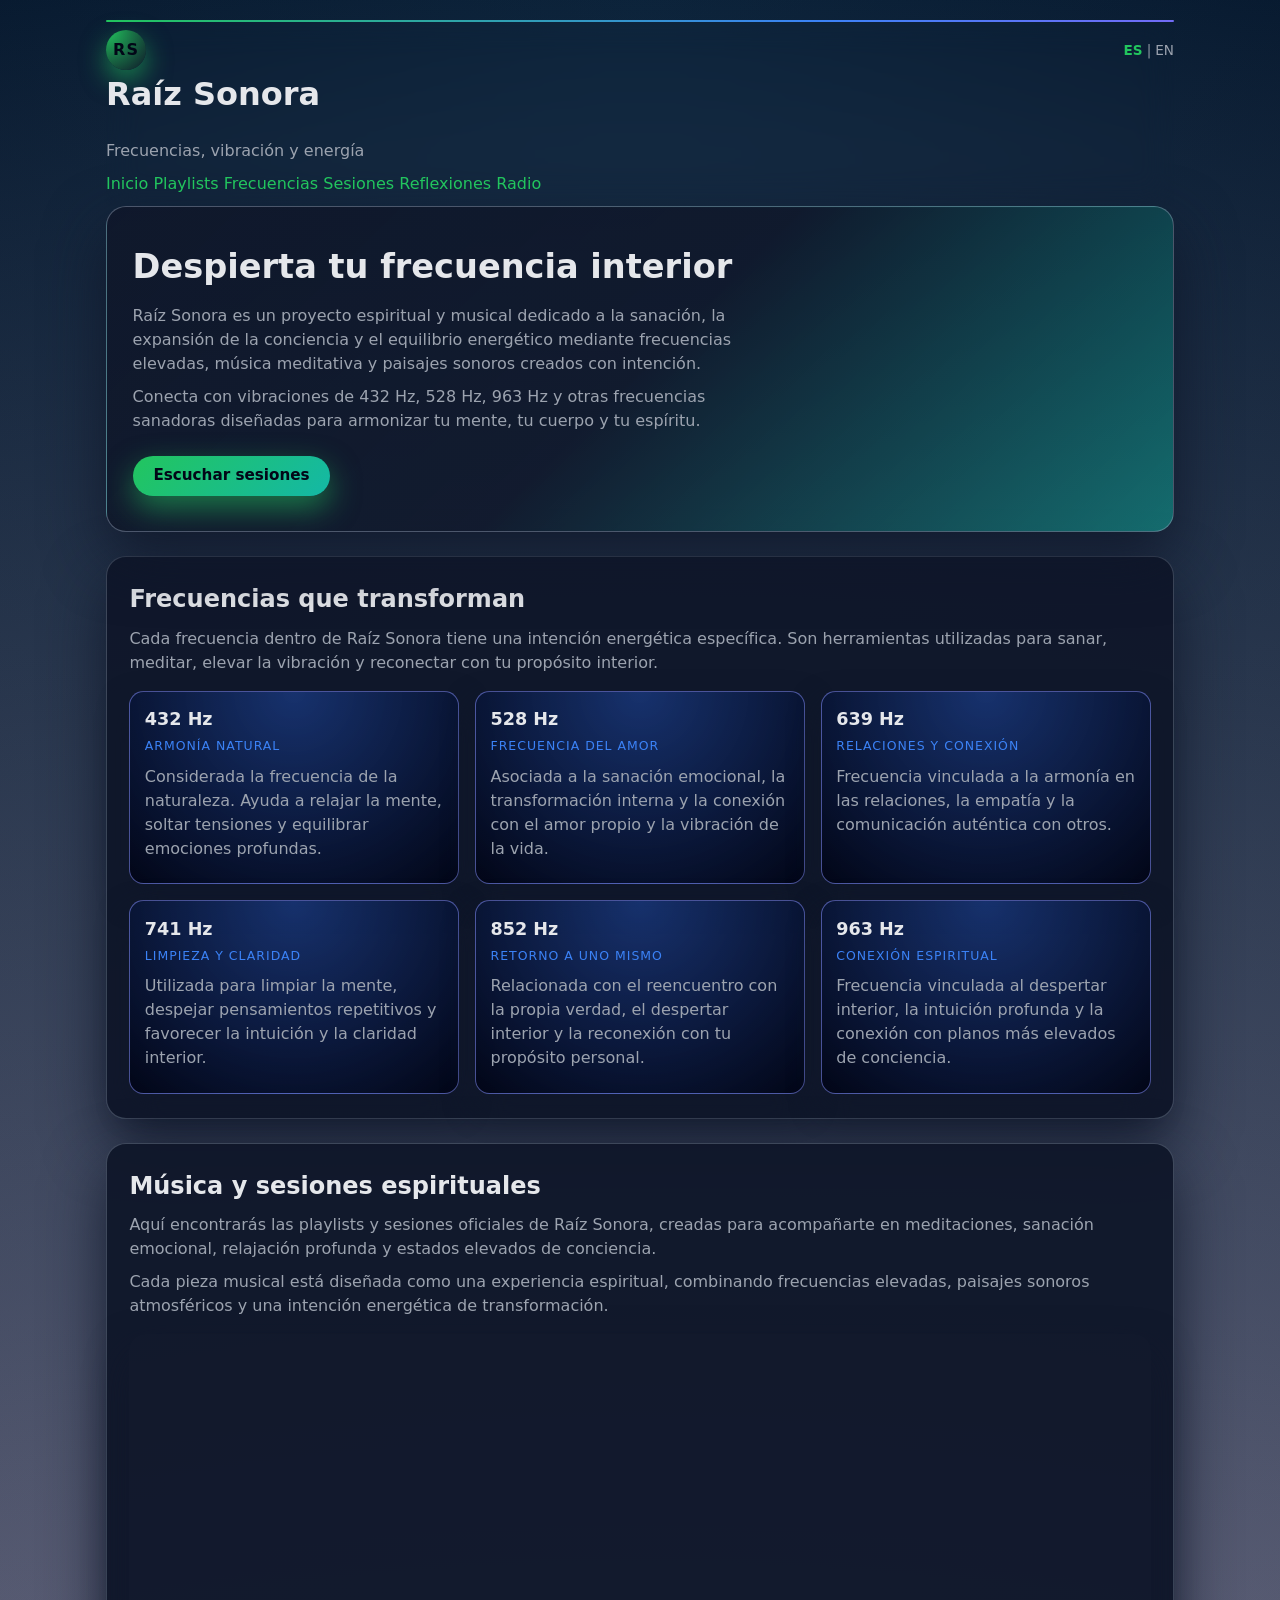
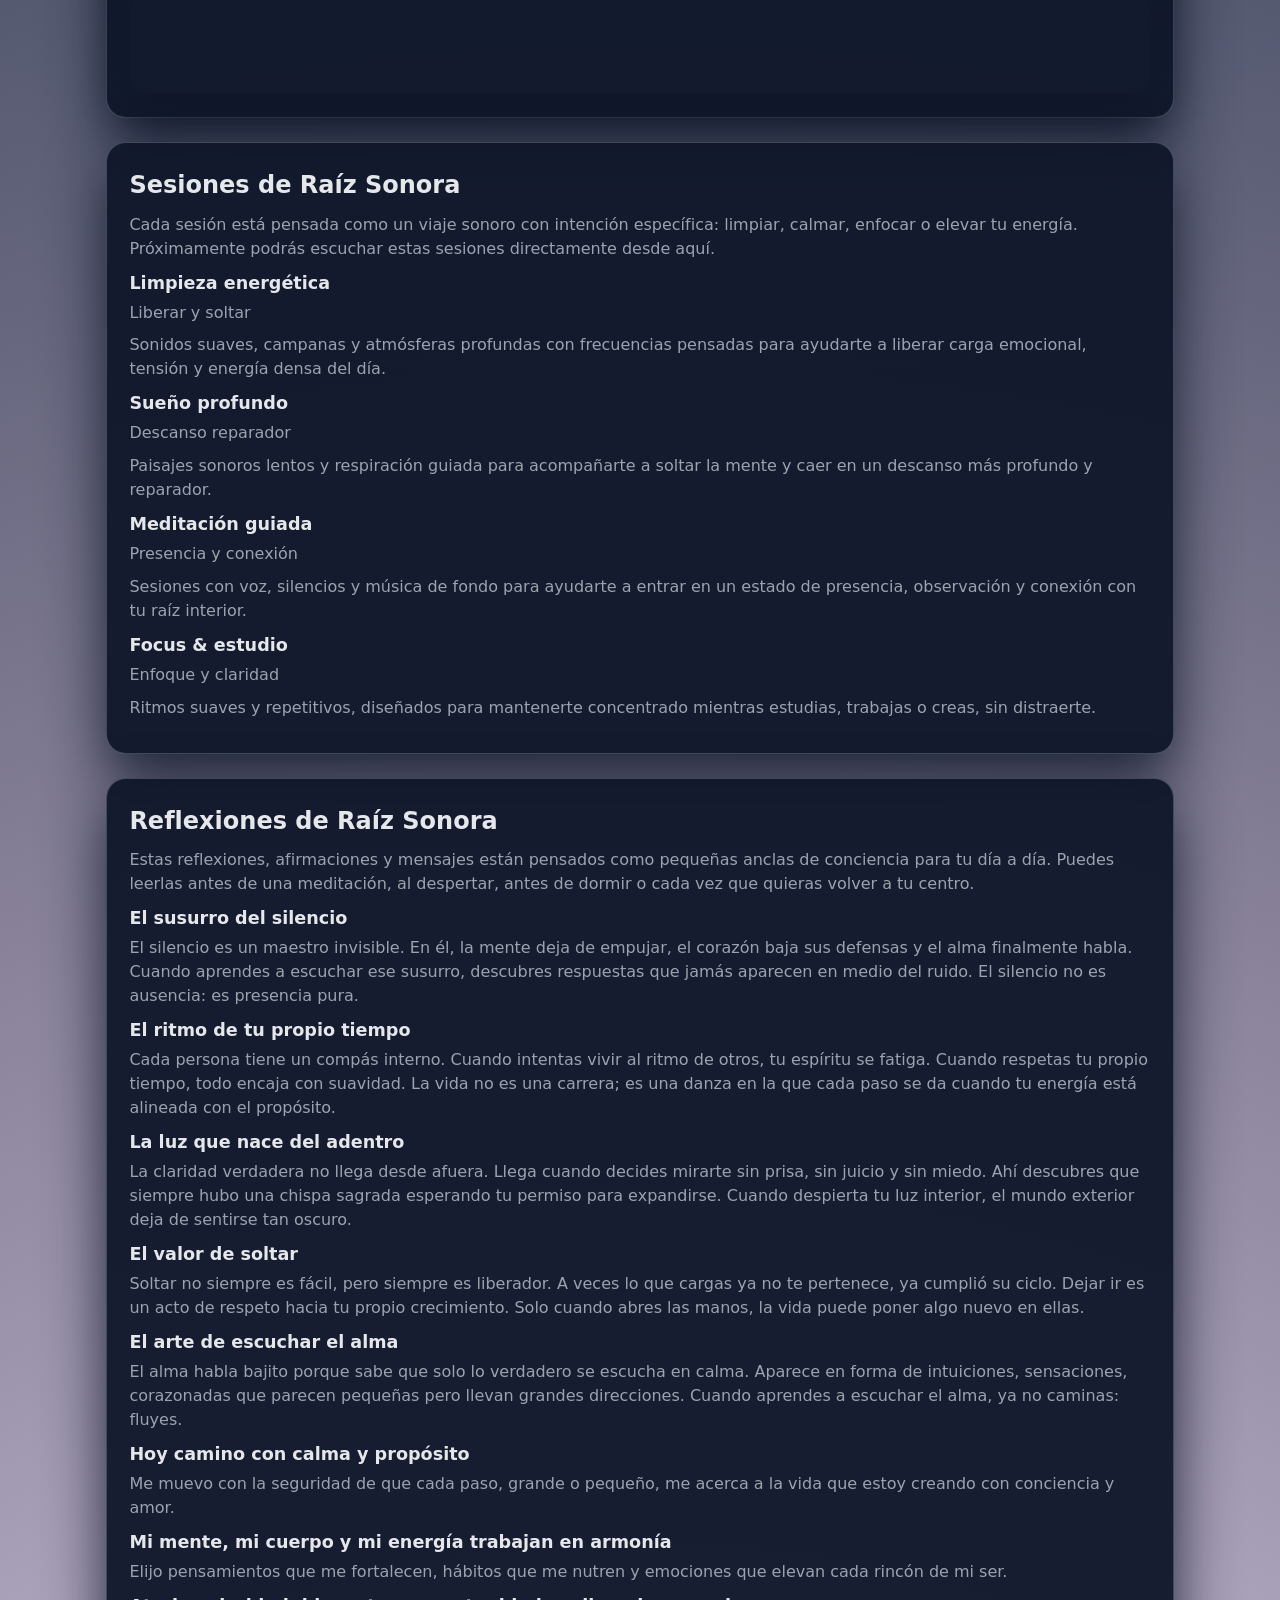
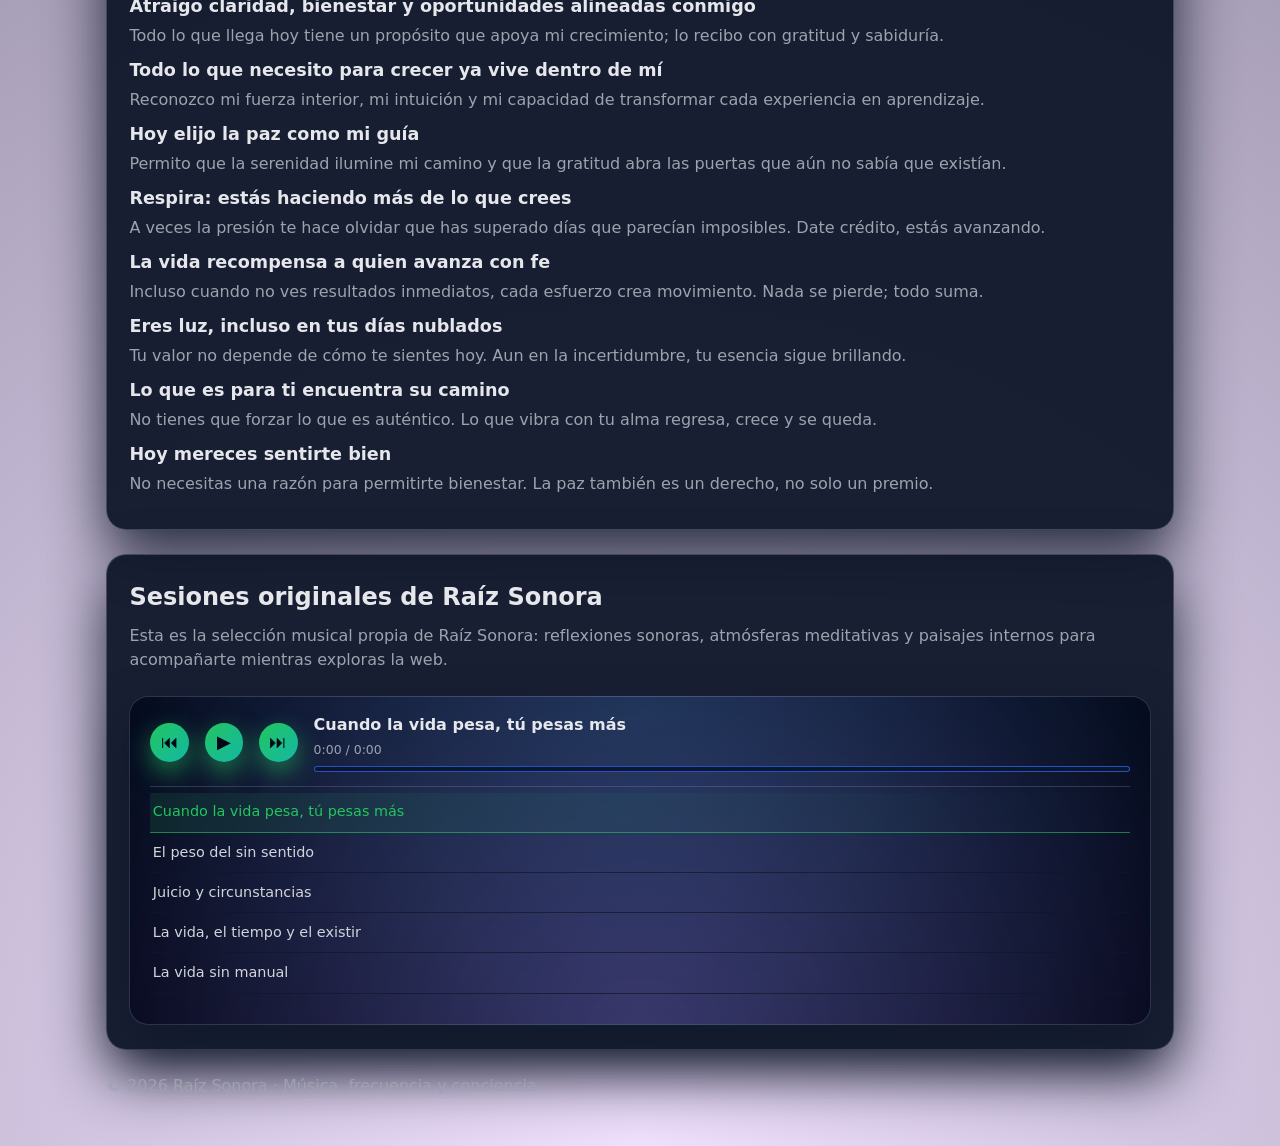
==== commit fc56159f: "Add files via upload" ====
--- a/index.html
+++ b/index.html
@@ -1,201 +1,442 @@
 <!DOCTYPE html>
 <html lang="es">
 <head>
-    <meta charset="UTF-8">
-    <meta name="viewport" content="width=device-width, initial-scale=1.0">
-
-    <!-- SEO PRINCIPAL -->
-    <title>Raíz Sonora – Música espiritual, frecuencias 432hz y sanación interior</title>
-    <meta name="description" content="Raíz Sonora es un espacio sonoro creado para ayudarte a relajar, sanar y expandir tu conciencia mediante música meditativa, frecuencias elevadas y paisajes sonoros únicos. Sintoniza 432hz, 528hz y 963hz para reconectar contigo.">
-    <meta name="keywords" content="música relajante, 432hz, 528hz, 963hz, meditacion, sanar, sanar emociones, frecuencia espiritual, conciencia, música para dormir, música para estudiar, sonido sanador, energía espiritual">
-
-    <!-- OPEN GRAPH -->
-    <meta property="og:title" content="Raíz Sonora – Frecuencias para despertar tu interior">
-    <meta property="og:description" content="Meditación, música sanadora y frecuencias elevadas para equilibrar tu mente y espíritu.">
-    <meta property="og:image" content="https://raizsonora.com/img/header-bg.jpg">
-    <meta property="og:url" content="https://raizsonora.com">
-    <meta property="og:type" content="website">
-
-    <!-- TWITTER CARD -->
-    <meta name="twitter:card" content="summary_large_image">
-    <meta name="twitter:title" content="Raíz Sonora – Frecuencias que elevan tu alma">
-    <meta name="twitter:description" content="Sanación sonora, música espiritual y frecuencias 432hz para conectar contigo.">
-    <meta name="twitter:image" content="https://raizsonora.com/img/header-bg.jpg">
-
-    <!-- FAVICON -->
-    <link rel="icon" type="image/png" href="img/favicon.png">
-
-    <!-- JSON-LD: ORGANIZATION -->
-    <script type="application/ld+json">
-    {
-      "@context": "https://schema.org",
-      "@type": "Organization",
-      "name": "Raíz Sonora",
-      "url": "https://raizsonora.com",
-      "logo": "https://raizsonora.com/img/favicon.png",
-      "description": "Proyecto de música espiritual, meditación y frecuencias elevadas para sanar la mente y el espíritu.",
-      "sameAs": [
-        "https://instagram.com/",
-        "https://youtube.com/"
-      ]
-    }
-    </script>
-
-    <!-- CSS -->
-    <link rel="stylesheet" href="styles.css">
+  <meta charset="UTF-8">
+  <meta name="viewport" content="width=device-width, initial-scale=1.0">
+
+  <!-- TITLE & DESCRIPTION -->
+  <title>Raíz Sonora – Frecuencias, vibración y energía</title>
+  <meta name="description" content="Raíz Sonora es un proyecto espiritual y musical dedicado a elevar tu vibración mediante frecuencias elevadas, música meditativa y energía consciente. Conecta con vibraciones de 432 Hz, 528 Hz, 963 Hz y más.">
+
+  <!-- KEYWORDS -->
+  <meta name="keywords" content="raíz sonora, frecuencias, 432hz, 528hz, 963hz, meditación, sonido curativo, música espiritual, vibración, energía, relajación, sanación sonora">
+
+  <!-- OPEN GRAPH -->
+  <meta property="og:title" content="Raíz Sonora – Frecuencias elevadas">
+  <meta property="og:description" content="Eleva tu energía con música espiritual y frecuencias que transforman tu vibración.">
+  <meta property="og:image" content="https://raizsonora.com/img/header-bg.jpg">
+  <meta property="og:url" content="https://raizsonora.com/">
+  <meta property="og:type" content="website">
+  <meta property="og:locale" content="es_ES">
+
+  <!-- TWITTER CARD -->
+  <meta name="twitter:card" content="summary_large_image">
+  <meta name="twitter:title" content="Raíz Sonora – Frecuencias y energía">
+  <meta name="twitter:description" content="Música espiritual, vibración, energía, relajación y frecuencia consciente.">
+  <meta name="twitter:image" content="https://raizsonora.com/img/header-bg.jpg">
+
+  <!-- LANGUAGE ALTERNATES -->
+  <link rel="alternate" href="https://raizsonora.com/" hreflang="es" />
+  <link rel="alternate" href="https://raizsonora.com/en/" hreflang="en" />
+  <link rel="alternate" href="https://raizsonora.com/" hreflang="x-default" />
+
+  <!-- JSON-LD -->
+  <script type="application/ld+json">
+  {
+    "@context": "https://schema.org",
+    "@type": "Organization",
+    "name": "Raíz Sonora",
+    "url": "https://raizsonora.com",
+    "logo": "https://raizsonora.com/img/favicon.png",
+    "description": "Proyecto de música espiritual, meditación y frecuencias elevadas.",
+    "sameAs": [
+      "https://instagram.com/",
+      "https://youtube.com/"
+    ]
+  }
+  </script>
+
+  <!-- FAVICON -->
+  <link rel="icon" type="image/png" href="img/favicon.png">
+
+  <!-- CSS -->
+  <link rel="stylesheet" href="styles.css">
 </head>
-
 <body>
-<div class="page">
-
-    <!-- ================= HEADER ================= -->
+  <div class="page">
+
+    <!-- HEADER -->
     <header class="main-header">
-        <div class="frequency-bar"></div>
-
-        <div class="logo-area">
-            <div class="logo-circle">RS</div>
-
-            <div class="lang-switcher">
-                <span class="lang active">ES</span>
-                <span class="lang-separator">|</span>
-                <!-- Más adelante crearemos la versión EN -->
-                <a class="lang" href="/en/">EN</a>
+      <div class="frequency-bar"></div>
+
+      <div class="logo-area">
+        <div class="logo-circle">RS</div>
+
+        <div class="lang-switcher">
+          <span class="lang active">ES</span>
+          <span class="lang-separator">|</span>
+          <a class="lang" href="/en/">EN</a>
+        </div>
+      </div>
+
+      <div>
+        <h1>Raíz Sonora</h1>
+        <p class="subtitle">Frecuencias, vibración y energía</p>
+      </div>
+
+      <nav class="main-nav">
+        <a href="#intro">Inicio</a>
+        <a href="#playlists">Playlists</a>
+        <a href="#frecuencias">Frecuencias</a>
+        <a href="#sesiones">Sesiones</a>
+        <a href="#reflexiones">Reflexiones</a>
+        <a href="#radio">Radio</a>
+      </nav>
+    </header>
+
+    <main>
+
+      <!-- HERO / INTRO -->
+      <section id="intro" class="section hero">
+        <div>
+          <h1>Despierta tu frecuencia interior</h1>
+          <p>
+            Raíz Sonora es un proyecto espiritual y musical dedicado a la sanación,
+            la expansión de la conciencia y el equilibrio energético mediante
+            frecuencias elevadas, música meditativa y paisajes sonoros creados con intención.
+          </p>
+          <p>
+            Conecta con vibraciones de 432 Hz, 528 Hz, 963 Hz y otras frecuencias sanadoras
+            diseñadas para armonizar tu mente, tu cuerpo y tu espíritu.
+          </p>
+          <a href="#playlists" class="btn-primary">Escuchar sesiones</a>
+        </div>
+      </section>
+
+      <!-- FRECUENCIAS -->
+      <section id="frecuencias" class="section card">
+        <h2>Frecuencias que transforman</h2>
+        <p>
+          Cada frecuencia dentro de Raíz Sonora tiene una intención energética específica.
+          Son herramientas utilizadas para sanar, meditar, elevar la vibración
+          y reconectar con tu propósito interior.
+        </p>
+
+        <div class="freq-grid">
+          <article class="freq-card">
+            <h3>432 Hz</h3>
+            <p class="freq-tag">Armonía natural</p>
+            <p>
+              Considerada la frecuencia de la naturaleza. Ayuda a relajar la mente,
+              soltar tensiones y equilibrar emociones profundas.
+            </p>
+          </article>
+
+          <article class="freq-card">
+            <h3>528 Hz</h3>
+            <p class="freq-tag">Frecuencia del amor</p>
+            <p>
+              Asociada a la sanación emocional, la transformación interna y la conexión
+              con el amor propio y la vibración de la vida.
+            </p>
+          </article>
+
+          <article class="freq-card">
+            <h3>639 Hz</h3>
+            <p class="freq-tag">Relaciones y conexión</p>
+            <p>
+              Frecuencia vinculada a la armonía en las relaciones, la empatía
+              y la comunicación auténtica con otros.
+            </p>
+          </article>
+
+          <article class="freq-card">
+            <h3>741 Hz</h3>
+            <p class="freq-tag">Limpieza y claridad</p>
+            <p>
+              Utilizada para limpiar la mente, despejar pensamientos repetitivos
+              y favorecer la intuición y la claridad interior.
+            </p>
+          </article>
+
+          <article class="freq-card">
+            <h3>852 Hz</h3>
+            <p class="freq-tag">Retorno a uno mismo</p>
+            <p>
+              Relacionada con el reencuentro con la propia verdad, el despertar
+              interior y la reconexión con tu propósito personal.
+            </p>
+          </article>
+
+          <article class="freq-card">
+            <h3>963 Hz</h3>
+            <p class="freq-tag">Conexión espiritual</p>
+            <p>
+              Frecuencia vinculada al despertar interior, la intuición profunda
+              y la conexión con planos más elevados de conciencia.
+            </p>
+          </article>
+        </div>
+      </section>
+
+      <!-- PLAYLISTS -->
+      <section id="playlists" class="section card">
+        <h2>Música y sesiones espirituales</h2>
+        <p>
+          Aquí encontrarás las playlists y sesiones oficiales de Raíz Sonora, creadas
+          para acompañarte en meditaciones, sanación emocional, relajación profunda y
+          estados elevados de conciencia.
+        </p>
+
+        <p>
+          Cada pieza musical está diseñada como una experiencia espiritual, combinando
+          frecuencias elevadas, paisajes sonoros atmosféricos y una intención energética
+          de transformación.
+        </p>
+
+        <div class="spotify-embed">
+          <iframe style="border-radius:12px"
+            src="https://open.spotify.com/embed/playlist/4HWjpFKItt5HYSqmrJ3ZzB?utm_source=generator"
+            width="100%" height="352" frameborder="0" allowfullscreen=""
+            allow="autoplay; clipboard-write; encrypted-media; fullscreen; picture-in-picture"
+            loading="lazy"></iframe>
+        </div>
+      </section>
+
+      <!-- SESIONES -->
+      <section id="sesiones" class="section card">
+        <h2>Sesiones de Raíz Sonora</h2>
+        <p>
+          Cada sesión está pensada como un viaje sonoro con intención específica:
+          limpiar, calmar, enfocar o elevar tu energía. Próximamente podrás
+          escuchar estas sesiones directamente desde aquí.
+        </p>
+
+        <div class="sessions-grid">
+          <article class="session-card">
+            <h3>Limpieza energética</h3>
+            <p class="session-tag">Liberar y soltar</p>
+            <p>
+              Sonidos suaves, campanas y atmósferas profundas con frecuencias pensadas
+              para ayudarte a liberar carga emocional, tensión y energía densa del día.
+            </p>
+          </article>
+
+          <article class="session-card">
+            <h3>Sueño profundo</h3>
+            <p class="session-tag">Descanso reparador</p>
+            <p>
+              Paisajes sonoros lentos y respiración guiada para acompañarte a soltar la mente
+              y caer en un descanso más profundo y reparador.
+            </p>
+          </article>
+
+          <article class="session-card">
+            <h3>Meditación guiada</h3>
+            <p class="session-tag">Presencia y conexión</p>
+            <p>
+              Sesiones con voz, silencios y música de fondo para ayudarte a entrar en un estado
+              de presencia, observación y conexión con tu raíz interior.
+            </p>
+          </article>
+
+          <article class="session-card">
+            <h3>Focus & estudio</h3>
+            <p class="session-tag">Enfoque y claridad</p>
+            <p>
+              Ritmos suaves y repetitivos, diseñados para mantenerte concentrado mientras estudias,
+              trabajas o creas, sin distraerte.
+            </p>
+          </article>
+        </div>
+      </section>
+
+      <!-- REFLEXIONES -->
+      <section id="reflexiones" class="section card">
+        <h2>Reflexiones de Raíz Sonora</h2>
+        <p>
+          Estas reflexiones, afirmaciones y mensajes están pensados como pequeñas
+          anclas de conciencia para tu día a día. Puedes leerlas antes de una meditación,
+          al despertar, antes de dormir o cada vez que quieras volver a tu centro.
+        </p>
+
+        <div class="reflection-grid">
+
+          <!-- REFLEXIÓN 1 -->
+          <article class="reflection-card">
+            <h3>El susurro del silencio</h3>
+            <p class="reflection-text">
+              El silencio es un maestro invisible. En él, la mente deja de empujar, el corazón baja sus defensas y el alma finalmente habla.
+              Cuando aprendes a escuchar ese susurro, descubres respuestas que jamás aparecen en medio del ruido.
+              El silencio no es ausencia: es presencia pura.
+            </p>
+          </article>
+
+          <!-- REFLEXIÓN 2 -->
+          <article class="reflection-card">
+            <h3>El ritmo de tu propio tiempo</h3>
+            <p class="reflection-text">
+              Cada persona tiene un compás interno. Cuando intentas vivir al ritmo de otros, tu espíritu se fatiga.
+              Cuando respetas tu propio tiempo, todo encaja con suavidad.
+              La vida no es una carrera; es una danza en la que cada paso se da cuando tu energía está alineada con el propósito.
+            </p>
+          </article>
+
+          <!-- REFLEXIÓN 3 -->
+          <article class="reflection-card">
+            <h3>La luz que nace del adentro</h3>
+            <p class="reflection-text">
+              La claridad verdadera no llega desde afuera. Llega cuando decides mirarte sin prisa, sin juicio y sin miedo.
+              Ahí descubres que siempre hubo una chispa sagrada esperando tu permiso para expandirse.
+              Cuando despierta tu luz interior, el mundo exterior deja de sentirse tan oscuro.
+            </p>
+          </article>
+
+          <!-- REFLEXIÓN 4 -->
+          <article class="reflection-card">
+            <h3>El valor de soltar</h3>
+            <p class="reflection-text">
+              Soltar no siempre es fácil, pero siempre es liberador.
+              A veces lo que cargas ya no te pertenece, ya cumplió su ciclo.
+              Dejar ir es un acto de respeto hacia tu propio crecimiento.
+              Solo cuando abres las manos, la vida puede poner algo nuevo en ellas.
+            </p>
+          </article>
+
+          <!-- REFLEXIÓN 5 -->
+          <article class="reflection-card">
+            <h3>El arte de escuchar el alma</h3>
+            <p class="reflection-text">
+              El alma habla bajito porque sabe que solo lo verdadero se escucha en calma.
+              Aparece en forma de intuiciones, sensaciones, corazonadas que parecen pequeñas pero llevan grandes direcciones.
+              Cuando aprendes a escuchar el alma, ya no caminas: fluyes.
+            </p>
+          </article>
+
+          <!-- AFIRMACIONES 1 -->
+          <article class="reflection-card">
+            <h3>Hoy camino con calma y propósito</h3>
+            <p class="reflection-text">
+              Me muevo con la seguridad de que cada paso, grande o pequeño, me acerca a la vida que estoy creando con conciencia y amor.
+            </p>
+          </article>
+
+          <!-- AFIRMACIONES 2 -->
+          <article class="reflection-card">
+            <h3>Mi mente, mi cuerpo y mi energía trabajan en armonía</h3>
+            <p class="reflection-text">
+              Elijo pensamientos que me fortalecen, hábitos que me nutren y emociones que elevan cada rincón de mi ser.
+            </p>
+          </article>
+
+          <!-- AFIRMACIONES 3 -->
+          <article class="reflection-card">
+            <h3>Atraigo claridad, bienestar y oportunidades alineadas conmigo</h3>
+            <p class="reflection-text">
+              Todo lo que llega hoy tiene un propósito que apoya mi crecimiento; lo recibo con gratitud y sabiduría.
+            </p>
+          </article>
+
+          <!-- AFIRMACIONES 4 -->
+          <article class="reflection-card">
+            <h3>Todo lo que necesito para crecer ya vive dentro de mí</h3>
+            <p class="reflection-text">
+              Reconozco mi fuerza interior, mi intuición y mi capacidad de transformar cada experiencia en aprendizaje.
+            </p>
+          </article>
+
+          <!-- AFIRMACIONES 5 -->
+          <article class="reflection-card">
+            <h3>Hoy elijo la paz como mi guía</h3>
+            <p class="reflection-text">
+              Permito que la serenidad ilumine mi camino y que la gratitud abra las puertas que aún no sabía que existían.
+            </p>
+          </article>
+
+          <!-- MENSAJE POSITIVO 1 -->
+          <article class="reflection-card">
+            <h3>Respira: estás haciendo más de lo que crees</h3>
+            <p class="reflection-text">
+              A veces la presión te hace olvidar que has superado días que parecían imposibles.
+              Date crédito, estás avanzando.
+            </p>
+          </article>
+
+          <!-- MENSAJE POSITIVO 2 -->
+          <article class="reflection-card">
+            <h3>La vida recompensa a quien avanza con fe</h3>
+            <p class="reflection-text">
+              Incluso cuando no ves resultados inmediatos, cada esfuerzo crea movimiento.
+              Nada se pierde; todo suma.
+            </p>
+          </article>
+
+          <!-- MENSAJE POSITIVO 3 -->
+          <article class="reflection-card">
+            <h3>Eres luz, incluso en tus días nublados</h3>
+            <p class="reflection-text">
+              Tu valor no depende de cómo te sientes hoy.
+              Aun en la incertidumbre, tu esencia sigue brillando.
+            </p>
+          </article>
+
+          <!-- MENSAJE POSITIVO 4 -->
+          <article class="reflection-card">
+            <h3>Lo que es para ti encuentra su camino</h3>
+            <p class="reflection-text">
+              No tienes que forzar lo que es auténtico.
+              Lo que vibra con tu alma regresa, crece y se queda.
+            </p>
+          </article>
+
+          <!-- MENSAJE POSITIVO 5 -->
+          <article class="reflection-card">
+            <h3>Hoy mereces sentirte bien</h3>
+            <p class="reflection-text">
+              No necesitas una razón para permitirte bienestar.
+              La paz también es un derecho, no solo un premio.
+            </p>
+          </article>
+
+        </div>
+      </section>
+
+      <!-- RADIO / REPRODUCTOR PROPIO -->
+      <section id="radio" class="section card">
+        <h2>Sesiones originales de Raíz Sonora</h2>
+        <p>
+          Esta es la selección musical propia de Raíz Sonora: reflexiones sonoras,
+          atmósferas meditativas y paisajes internos para acompañarte mientras exploras la web.
+        </p>
+
+        <div class="audio-player">
+          <div class="player-main">
+            <button id="prevBtn" class="btn-icon" aria-label="Pista anterior">⏮</button>
+            <button id="playPauseBtn" class="btn-icon" aria-label="Reproducir / Pausar">▶</button>
+            <button id="nextBtn" class="btn-icon" aria-label="Siguiente pista">⏭</button>
+
+            <div class="player-info">
+              <div id="trackTitle" class="track-title">Cargando pista…</div>
+              <div class="track-time">
+                <span id="currentTime">0:00</span> / <span id="duration">0:00</span>
+              </div>
+              <div class="progress-container" id="progressContainer">
+                <div class="progress" id="progress"></div>
+              </div>
             </div>
-        </div>
-    </header>
-
-    <!-- ================ CONTENIDO PRINCIPAL ================ -->
-    <main class="main-content">
-
-        <!-- ========= SECCIÓN HÉROE / INTRO ========= -->
-        <section id="intro" class="section hero">
-            <div>
-                <h1>Despierta tu frecuencia interior</h1>
-                <p>
-                    Raíz Sonora es un proyecto espiritual y musical dedicado a la sanación,
-                    la expansión de la conciencia y el equilibrio energético mediante
-                    frecuencias elevadas, música meditativa y paisajes sonoros creados con intención.
-                </p>
-                <p>
-                    Conecta con vibraciones de 432 Hz, 528 Hz, 963 Hz y otras frecuencias sanadoras
-                    diseñadas para armonizar tu mente, tu cuerpo y tu espíritu.
-                </p>
-                <a href="#playlists" class="btn-primary">Escuchar sesiones</a>
-            </div>
-        </section>
-
-        <!-- ========= SECCIÓN FRECUENCIAS ========= -->
-        <section id="frecuencias" class="section card">
-            <h2>Frecuencias que transforman</h2>
-            <p>
-                Cada frecuencia dentro de Raíz Sonora tiene una intención energética específica.
-                Son herramientas milenarias utilizadas para sanar, meditar, elevar la vibración
-                y reconectar con tu propósito interior.
-            </p>
-
-            <div class="freq-grid">
-                <article class="freq-card">
-                    <h3>432 Hz</h3>
-                    <p class="freq-tag">Armonía natural</p>
-                    <p>
-                        Considerada la frecuencia de la naturaleza. Ayuda a relajar la mente,
-                        soltar tensiones y equilibrar emociones profundas.
-                    </p>
-                </article>
-
-                <article class="freq-card">
-                    <h3>528 Hz</h3>
-                    <p class="freq-tag">Frecuencia del amor</p>
-                    <p>
-                        Asociada a la sanación emocional, la transformación interna y la conexión
-                        con el amor propio y la vibración de la vida.
-                    </p>
-                </article>
-
-                <article class="freq-card">
-                    <h3>963 Hz</h3>
-                    <p class="freq-tag">Conexión espiritual</p>
-                    <p>
-                        Frecuencia vinculada al despertar interior, la intuición y la conexión
-                        con planos más elevados de conciencia.
-                    </p>
-                </article>
-            </div>
-        </section>
-
-        <!-- ========= PLAYLISTS SPOTIFY ========= -->
-        <section id="playlists" class="section card">
-            <h2>Música y sesiones espirituales</h2>
-            <p>
-                Aquí encontrarás las playlists y sesiones oficiales de Raíz Sonora, creadas
-                para acompañarte en meditaciones, sanación emocional, relajación profunda y
-                estados elevados de conciencia.
-            </p>
-
-            <p>
-                Cada pieza musical está diseñada como una experiencia espiritual, combinando
-                frecuencias elevadas, paisajes sonoros atmosféricos y una intención energética
-                de transformación.
-            </p>
-
-            <div class="spotify-embed">
-                <iframe style="border-radius:12px"
-                        src="https://open.spotify.com/embed/playlist/4HWjpFKItt5HYSqmrJ3ZzB?utm_source=generator"
-                        width="100%" height="352" frameborder="0"
-                        allow="autoplay; clipboard-write; encrypted-media; fullscreen; picture-in-picture"
-                        loading="lazy">
-                </iframe>
-            </div>
-        </section>
-
-        <!-- ========= REPRODUCTOR PROPIO RAÍZ SONORA ========= -->
-        <section id="radio" class="section card">
-            <h2>Sesiones originales de Raíz Sonora</h2>
-            <p>
-                Esta es la selección musical propia de Raíz Sonora: reflexiones sonoras,
-                atmósferas meditativas y paisajes internos para acompañarte mientras exploras la web.
-            </p>
-
-            <div class="audio-player">
-                <div class="player-main">
-                    <button id="prevBtn" class="btn-icon" aria-label="Pista anterior">⏮</button>
-                    <button id="playPauseBtn" class="btn-icon" aria-label="Reproducir / Pausar">▶</button>
-                    <button id="nextBtn" class="btn-icon" aria-label="Siguiente pista">⏭</button>
-
-                    <div class="player-info">
-                        <div id="trackTitle" class="track-title">Cargando pista…</div>
-                        <div class="track-time">
-                            <span id="currentTime">0:00</span> / <span id="duration">0:00</span>
-                        </div>
-                        <div class="progress-container" id="progressContainer">
-                            <div class="progress" id="progress"></div>
-                        </div>
-                    </div>
-                </div>
-
-                <ul class="playlist" id="playlist">
-                    <!-- La playlist se genera desde player.js -->
-                </ul>
-
-                <audio id="audio"></audio>
-            </div>
-        </section>
+          </div>
+
+          <ul class="playlist" id="playlist">
+            <!-- La playlist se genera desde player.js -->
+          </ul>
+
+          <audio id="audio"></audio>
+        </div>
+      </section>
 
     </main>
 
-    <!-- ================= FOOTER ================= -->
-    <footer class="main-footer">
-        <p>© <span id="year"></span> Raíz Sonora · Espacio sonoro para la conciencia.</p>
+    <footer class="site-footer">
+      <p>© <span id="year"></span> Raíz Sonora · Música, frecuencia y conciencia.</p>
     </footer>
 
-</div> <!-- .page -->
-
-<!-- SCRIPT DEL REPRODUCTOR -->
-<script src="player.js"></script>
-<script>
-  // Año dinámico en el footer (detalle pequeño)
-  document.getElementById('year').textContent = new Date().getFullYear();
-</script>
-
+  </div>
+
+  <!-- PLAYER + AÑO -->
+  <script src="player.js"></script>
+  <script>
+    const y = document.getElementById('year');
+    if (y) y.textContent = new Date().getFullYear();
+  </script>
 </body>
 </html>
--- a/styles.css
+++ b/styles.css
@@ -1,323 +1,312 @@
-/* ==========================================================
-   VARIABLES DE COLOR Y ESTILO
-========================================================== */
+/* =========================================================
+   ESTILOS GENERALES RAÍZ SONORA
+   ========================================================= */
+
+*,
+*::before,
+*::after {
+  box-sizing: border-box;
+}
+
 :root {
-  --bg-dark: #0f172a;
-  --bg-card: rgba(15, 23, 42, 0.92);
-  --bg-soft: rgba(30, 41, 59, 0.8);
-
-  --text-main: #f9fafb;
-  --text-soft: #e2e8f0;
-  --text-muted: #cbd5e1;
-
+  --bg-main: #020617;         /* fondo dark galaxia */
+  --bg-card: rgba(15, 23, 42, 0.95);
+  --accent-green: #22c55e;
+  --accent-teal: #14b8a6;
   --accent-blue: #3b82f6;
-  --accent-green: #22c55e;
-  --accent-pink: #ec4899;
-  --accent-yellow: #facc15;
-
-  --glow-1: rgba(56, 189, 248, 0.18);
-  --glow-2: rgba(244, 114, 182, 0.16);
-}
-
-/* ==========================================================
-   ESTILOS BASE
-========================================================== */
+  --accent-purple: #a855f7;
+  --text-main: #e5e7eb;
+  --text-soft: #9ca3af;
+  --border-soft: rgba(148, 163, 184, 0.35);
+  --radius-main: 1.25rem;
+  --shadow-main: 0 25px 60px rgba(15, 23, 42, 0.9);
+}
+
+html,
 body {
   margin: 0;
-  font-family: "Inter", sans-serif;
-  background: var(--bg-dark);
+  padding: 0;
+  min-height: 100%;
+}
+
+body {
+  font-family: system-ui, -apple-system, BlinkMacSystemFont, "Segoe UI",
+    Roboto, sans-serif;
+  background:
+    radial-gradient(circle at top, rgba(56, 189, 248, 0.15), transparent 60%),
+    radial-gradient(circle at bottom, rgba(168, 85, 247, 0.18), #020617);
   color: var(--text-main);
-  line-height: 1.7;
-}
-
+  line-height: 1.5;
+}
+
+/* Contenedor principal centrado */
 .page {
-  max-width: 900px;
-  margin: auto;
-  padding: 1.25rem;
-}
-
-/* ==========================================================
+  max-width: 1100px;
+  margin: 0 auto;
+  padding: 1.25rem 1rem 2.5rem;
+}
+
+/* Enlaces */
+a {
+  color: var(--accent-green);
+  text-decoration: none;
+}
+
+a:hover {
+  text-decoration: underline;
+}
+
+/* =========================================================
    HEADER
-========================================================== */
+   ========================================================= */
+
 .main-header {
-  text-align: center;
-  padding: 1rem 0 1.8rem;
-}
-
+  position: sticky;
+  top: 0;
+  z-index: 20;
+  padding-bottom: 0.6rem;
+  backdrop-filter: blur(16px);
+}
+
+/* Línea de frecuencias arriba */
 .frequency-bar {
-  height: 4px;
-  background: linear-gradient(90deg, #22c55e, #3b82f6, #ec4899);
-  border-radius: 999px;
-  margin-bottom: 1.2rem;
-}
-
+  height: 2px;
+  width: 100%;
+  background: linear-gradient(
+    90deg,
+    #22c55e,
+    #3b82f6,
+    #a855f7,
+    #22c55e
+  );
+  background-size: 200% 100%;
+  animation: freq-move 8s linear infinite;
+  border-radius: 999px;
+  margin-bottom: 0.5rem;
+}
+
+@keyframes freq-move {
+  0% {
+    background-position: 0 0;
+  }
+  100% {
+    background-position: 200% 0;
+  }
+}
+
+/* Logo + idioma */
 .logo-area {
   display: flex;
+  align-items: center;
+  justify-content: space-between;
+}
+
+.logo-circle {
+  width: 40px;
+  height: 40px;
+  border-radius: 999px;
+  display: flex;
+  align-items: center;
   justify-content: center;
-  align-items: center;
-  gap: 1rem;
-}
-
-.logo-circle {
-  width: 42px;
-  height: 42px;
-  border-radius: 50%;
-  background: linear-gradient(135deg, #22c55e, #3b82f6);
-  display: flex;
-  justify-content: center;
-  align-items: center;
-  color: #0f172a;
-  font-weight: bold;
-  font-size: 1rem;
-  box-shadow: 0 0 18px rgba(34, 197, 94, 0.6);
-}
-
-/* LANGUAGE SWITCHER */
+  font-weight: 700;
+  letter-spacing: 0.06em;
+  background: radial-gradient(circle at top left, #22c55e, #0f172a);
+  color: #020617;
+  box-shadow: 0 10px 26px rgba(34, 197, 94, 0.6);
+}
+
+/* Switch de idioma */
 .lang-switcher {
   display: flex;
   align-items: center;
-  gap: 0.35rem;
+  gap: 0.25rem;
   font-size: 0.85rem;
 }
 
-.lang-switcher .lang {
-  padding: 0.25rem 0.6rem;
-  border-radius: 999px;
-  border: 1px solid rgba(148, 163, 184, 0.5);
-  text-decoration: none;
-  color: #e5e7eb;
+.lang {
   cursor: pointer;
-  transition: 0.2s;
-}
-
-.lang-switcher .lang:hover {
-  background: rgba(148, 163, 184, 0.15);
-}
-
-.lang-switcher .lang.active {
-  background: linear-gradient(135deg, #22c55e, #3b82f6);
-  border-color: transparent;
-  color: #0b1120;
+  color: var(--text-soft);
+}
+
+.lang.active {
+  color: var(--accent-green);
   font-weight: 600;
 }
 
 .lang-separator {
-  color: #94a3b8;
-}
-
-/* NAV */
-.main-nav {
-  margin-top: 1rem;
-  display: flex;
-  gap: 1rem;
-  justify-content: center;
-  flex-wrap: wrap;
-}
-
-.main-nav a {
-  color: var(--text-soft);
-  text-decoration: none;
-  font-size: 0.9rem;
-  transition: 0.2s;
-}
-
-.main-nav a:hover {
-  color: var(--accent-blue);
-}
-
-/* ==========================================================
-   HERO SECTION
-========================================================== */
+  opacity: 0.6;
+}
+
+/* =========================================================
+   SECCIONES Y CARDS
+   ========================================================= */
+
+.main-content {
+  margin-top: 1.2rem;
+}
+
+/* Hero con imagen de fondo */
 .hero {
-  background: url("/img/header-bg.jpg");
+  position: relative;
+  margin-bottom: 1.5rem;
+  padding: 2.2rem 1.6rem;
+  border-radius: var(--radius-main);
+  overflow: hidden;
+  box-shadow: var(--shadow-main);
+  background-image:
+    linear-gradient(
+      135deg,
+      rgba(15, 23, 42, 0.9),
+      rgba(15, 23, 42, 0.85),
+      rgba(12, 148, 136, 0.6)
+    ),
+    url("img/header-bg.jpg");
   background-size: cover;
   background-position: center;
-  border-radius: 1.5rem;
-  padding: 2rem 1.4rem;
-  margin-top: 1.5rem;
-  text-align: left;
-  box-shadow: 0 18px 50px rgba(0, 0, 0, 0.55);
+  border: 1px solid rgba(148, 163, 184, 0.45);
 }
 
 .hero h1 {
-  font-size: 1.7rem;
-  margin-bottom: 0.7rem;
+  margin: 0 0 0.7rem;
+  font-size: 2.1rem;
 }
 
 .hero p {
+  margin: 0 0 0.6rem;
+  color: var(--text-soft);
+  max-width: 650px;
+}
+
+/* Secciones generales */
+.section {
+  margin-bottom: 1.5rem;
+}
+
+.card {
+  background: var(--bg-card);
+  border-radius: var(--radius-main);
+  padding: 1.5rem 1.4rem;
+  box-shadow: var(--shadow-main);
+  border: 1px solid var(--border-soft);
+}
+
+/* Títulos */
+h1,
+h2,
+h3 {
+  font-weight: 700;
+  margin-top: 0;
+}
+
+h2 {
+  font-size: 1.5rem;
+  margin-bottom: 0.6rem;
+}
+
+h3 {
+  font-size: 1.1rem;
+  margin-bottom: 0.3rem;
+}
+
+p {
+  margin: 0 0 0.55rem;
+  color: var(--text-soft);
+}
+
+/* Botón principal */
+.btn-primary {
+  display: inline-flex;
+  align-items: center;
+  justify-content: center;
+  margin-top: 0.8rem;
+  padding: 0.55rem 1.3rem;
+  border-radius: 999px;
+  border: none;
+  background: linear-gradient(135deg, #22c55e, #14b8a6);
+  color: #020617;
+  font-weight: 600;
   font-size: 0.95rem;
-  color: var(--text-soft);
-}
-
-.btn-primary {
-  display: inline-block;
-  margin-top: 1rem;
-  padding: 0.6rem 1.1rem;
-  background: linear-gradient(135deg, #22c55e, #3b82f6);
-  border-radius: 999px;
-  color: #0f172a;
-  font-weight: 600;
+  cursor: pointer;
   text-decoration: none;
-}
-
-/* ==========================================================
-   CARDS / SECTIONS
-========================================================== */
-.section {
-  margin-top: 2.2rem;
-}
-
-.card {
-  padding: 1.5rem;
-  background: var(--bg-card);
-  border: 1px solid rgba(148, 163, 184, 0.4);
-  border-radius: 1.4rem;
-  box-shadow: 0 18px 35px rgba(0, 0, 0, 0.6);
-}
-
-/* ==========================================================
+  box-shadow: 0 12px 30px rgba(34, 197, 94, 0.55);
+  transition: transform 0.12s ease, box-shadow 0.12s ease, opacity 0.12s ease;
+}
+
+.btn-primary:hover {
+  transform: translateY(-1px);
+  box-shadow: 0 16px 40px rgba(34, 197, 94, 0.7);
+  opacity: 0.97;
+}
+
+.btn-primary:active {
+  transform: translateY(0);
+  box-shadow: 0 8px 18px rgba(34, 197, 94, 0.65);
+}
+
+/* =========================================================
    FRECUENCIAS
-========================================================== */
+   ========================================================= */
+
 .freq-grid {
   display: grid;
-  gap: 1.2rem;
-  margin-top: 1.3rem;
-}
-
-@media (min-width: 768px) {
-  .freq-grid {
-    grid-template-columns: repeat(2, 1fr);
-  }
+  grid-template-columns: repeat(3, minmax(0, 1fr));
+  gap: 1rem;
+  margin-top: 1rem;
 }
 
 .freq-card {
-  padding: 1rem;
-  background: var(--bg-soft);
+  background: radial-gradient(circle at top, rgba(37, 99, 235, 0.35), #020617);
+  border-radius: 0.9rem;
+  padding: 0.9rem 0.9rem 0.85rem;
+  border: 1px solid rgba(129, 140, 248, 0.55);
+  box-shadow: 0 14px 30px rgba(15, 23, 42, 0.9);
+}
+
+.freq-tag {
+  font-size: 0.78rem;
+  color: var(--accent-blue);
+  text-transform: uppercase;
+  letter-spacing: 0.08em;
+}
+
+/* =========================================================
+   SPOTIFY EMBED
+   ========================================================= */
+
+.spotify-embed {
+  margin-top: 1rem;
   border-radius: 1rem;
-  border: 1px solid rgba(148, 163, 184, 0.3);
-}
-
-.freq-card h3 {
-  margin: 0;
-  font-size: 1.1rem;
-}
-
-.freq-tag {
-  font-size: 0.85rem;
-  color: var(--accent-green);
-  margin-bottom: 0.4rem;
-}
-
-/* ==========================================================
-   SESIONES
-========================================================== */
-.sessions-grid {
-  display: grid;
-  gap: 1.3rem;
-  margin-top: 1.5rem;
-}
-
-@media (min-width: 768px) {
-  .sessions-grid {
-    grid-template-columns: repeat(2, 1fr);
-  }
-}
-
-.session-card {
-  padding: 1.3rem;
-  background: var(--bg-soft);
-  border-radius: 1.2rem;
-  border: 1px solid rgba(148, 163, 184, 0.3);
-}
-
-.session-card h3 {
-  margin: 0;
-}
-
-/* ==========================================================
-   REFLEXIONES (LA JOYA DEL DISEÑO)
-========================================================== */
-.reflection-grid {
-  display: grid;
-  gap: 1.5rem;
-  margin-top: 1.5rem;
-}
-
-@media (min-width: 768px) {
-  .reflection-grid {
-    grid-template-columns: repeat(2, 1fr);
-  }
-}
-
-.reflection-card {
-  position: relative;
-  padding: 1.35rem 1.5rem;
-  border-radius: 1.4rem;
-  background:
-    radial-gradient(circle at top left, var(--glow-1), transparent 70%),
-    radial-gradient(circle at bottom right, var(--glow-2), transparent 70%),
-    var(--bg-card);
-  border: 1px solid rgba(148, 163, 184, 0.6);
-  box-shadow: 0 20px 50px rgba(0, 0, 0, 0.9);
-}
-
-/* Glow dorado suave */
-.reflection-card::before {
-  content: "";
-  position: absolute;
-  top: -22px;
-  right: -22px;
-  width: 60px;
-  height: 60px;
-  border-radius: 999px;
-  background: radial-gradient(circle, rgba(234, 179, 8, 0.95), transparent 70%);
-  opacity: 0.7;
-  pointer-events: none;
-}
-
-.reflection-card h3 {
-  font-size: 1.05rem;
-  margin-bottom: 0.5rem;
-}
-
-.reflection-text {
-  font-size: 0.97rem;
-  color: var(--text-muted);
-  white-space: pre-line;
-  line-height: 1.65;
-}
-
-/* ==========================================================
-   FOOTER
-========================================================== */
-.site-footer {
-  margin-top: 3rem;
-  text-align: center;
-  font-size: 0.85rem;
-  color: var(--text-muted);
-  padding-bottom: 1rem;
-}
-/* === AUDIO PLAYER RAÍZ SONORA === */
+  overflow: hidden;
+  box-shadow: 0 20px 40px rgba(15, 23, 42, 0.9);
+}
+
+/* =========================================================
+   AUDIO PLAYER RAÍZ SONORA
+   ========================================================= */
 
 .audio-player {
   margin-top: 1.5rem;
-  background: rgba(15, 23, 42, 0.9);
-  border-radius: 1rem;
-  padding: 1rem 1.25rem;
-  box-shadow: 0 14px 30px rgba(15, 23, 42, 0.85);
-}
-
+  background: radial-gradient(circle at top, rgba(56, 189, 248, 0.18), transparent),
+              radial-gradient(circle at bottom, rgba(168, 85, 247, 0.22), #020617);
+  border-radius: 1.2rem;
+  padding: 1rem 1.25rem 1.1rem;
+  box-shadow: 0 20px 45px rgba(15, 23, 42, 0.85);
+  border: 1px solid rgba(148, 163, 184, 0.25);
+}
+
+/* Contenedor principal del player */
 .player-main {
   display: flex;
   align-items: center;
   gap: 1rem;
-  margin-bottom: 1rem;
-}
-
+  margin-bottom: 0.9rem;
+}
+
+/* Botones de control */
 .btn-icon {
   background: linear-gradient(135deg, #22c55e, #14b8a6);
   border: none;
-  color: #0b1020;
+  color: #020617;
   font-size: 1.1rem;
   width: 2.4rem;
   height: 2.4rem;
@@ -326,16 +315,22 @@
   display: flex;
   align-items: center;
   justify-content: center;
-  box-shadow: 0 8px 18px rgba(34, 197, 94, 0.45);
+  box-shadow: 0 10px 24px rgba(34, 197, 94, 0.55);
   transition: transform 0.12s ease, box-shadow 0.12s ease, opacity 0.12s ease;
 }
 
 .btn-icon:hover {
   transform: translateY(-1px);
-  box-shadow: 0 12px 24px rgba(34, 197, 94, 0.6);
-  opacity: 0.95;
-}
-
+  box-shadow: 0 14px 32px rgba(34, 197, 94, 0.72);
+  opacity: 0.96;
+}
+
+.btn-icon:active {
+  transform: translateY(0);
+  box-shadow: 0 6px 14px rgba(34, 197, 94, 0.6);
+}
+
+/* Info de la pista */
 .player-info {
   flex: 1;
 }
@@ -347,67 +342,125 @@
 }
 
 .track-time {
-  font-size: 0.8rem;
+  font-size: 0.78rem;
   color: #9ca3af;
   margin-bottom: 0.4rem;
 }
 
+/* Barra de progreso */
 .progress-container {
   width: 100%;
   height: 6px;
   border-radius: 999px;
-  background: rgba(30, 64, 175, 0.8);
+  background: rgba(15, 23, 42, 0.95);
   cursor: pointer;
   overflow: hidden;
+  border: 1px solid rgba(37, 99, 235, 0.8);
 }
 
 .progress {
   height: 100%;
   width: 0;
   border-radius: 999px;
-  background: linear-gradient(90deg, #22c55e, #a855f7);
+  background: linear-gradient(90deg, #22c55e, #a855f7, #38bdf8);
   transition: width 0.15s linear;
 }
 
 /* Playlist */
-
 .playlist {
   list-style: none;
-  margin: 0;
-  margin-top: 0.75rem;
-  padding: 0;
+  margin: 0.2rem 0 0;
+  padding: 0.35rem 0 0;
   border-top: 1px solid rgba(148, 163, 184, 0.25);
-}
-
-.playlist li {
-  display: flex;
-  justify-content: space-between;
-  align-items: center;
-  padding: 0.55rem 0.1rem;
+  max-height: 220px;
+  overflow-y: auto;
+}
+
+/* Scroll fino */
+.playlist::-webkit-scrollbar {
+  width: 6px;
+}
+.playlist::-webkit-scrollbar-track {
+  background: transparent;
+}
+.playlist::-webkit-scrollbar-thumb {
+  background: rgba(148, 163, 184, 0.6);
+  border-radius: 999px;
+}
+
+.track-item {
+  padding: 0.55rem 0.15rem;
   font-size: 0.9rem;
   color: #d1d5db;
   cursor: pointer;
-  border-bottom: 1px solid transparent;
-  transition: background 0.12s ease, color 0.12s ease, border-color 0.12s ease;
-}
-
-.playlist li span.track-name {
-  max-width: 85%;
-  white-space: nowrap;
-  overflow: hidden;
-  text-overflow: ellipsis;
-}
-
-.playlist li span.track-length {
-  font-size: 0.75rem;
-  color: #9ca3af;
-}
-
-.playlist li.active {
+  border-bottom: 1px solid rgba(15, 23, 42, 0.7);
+  transition: background 0.12s ease, color 0.12s ease, border-color 0.12s ease,
+              transform 0.08s ease;
+}
+
+.track-item:last-child {
+  border-bottom: none;
+}
+
+.track-item:hover {
+  background: rgba(30, 64, 175, 0.45);
+  color: #f9fafb;
+  transform: translateX(2px);
+}
+
+/* Pista activa */
+.active-track {
   color: #22c55e;
-  border-color: rgba(34, 197, 94, 0.45);
-}
-
-.playlist li:hover {
-  background: rgba(30, 64, 175, 0.35);
-}
+  border-color: rgba(34, 197, 94, 0.6);
+  background: radial-gradient(circle at left, rgba(34, 197, 94, 0.12), transparent);
+}
+
+/* =========================================================
+   FOOTER
+   ========================================================= */
+
+.main-footer {
+  margin-top: 1.8rem;
+  text-align: center;
+  font-size: 0.8rem;
+  color: #6b7280;
+}
+
+/* =========================================================
+   RESPONSIVE
+   ========================================================= */
+
+@media (max-width: 800px) {
+  .page {
+    padding: 1rem 0.8rem 2.2rem;
+  }
+
+  .hero {
+    padding: 1.8rem 1.2rem;
+  }
+
+  .freq-grid {
+    grid-template-columns: 1fr;
+  }
+}
+
+@media (max-width: 480px) {
+  .hero h1 {
+    font-size: 1.7rem;
+  }
+
+  .player-main {
+    flex-direction: row;
+    align-items: flex-start;
+  }
+
+  .btn-icon {
+    width: 2.2rem;
+    height: 2.2rem;
+    font-size: 1rem;
+  }
+
+  .track-title {
+    font-size: 0.95rem;
+  }
+}
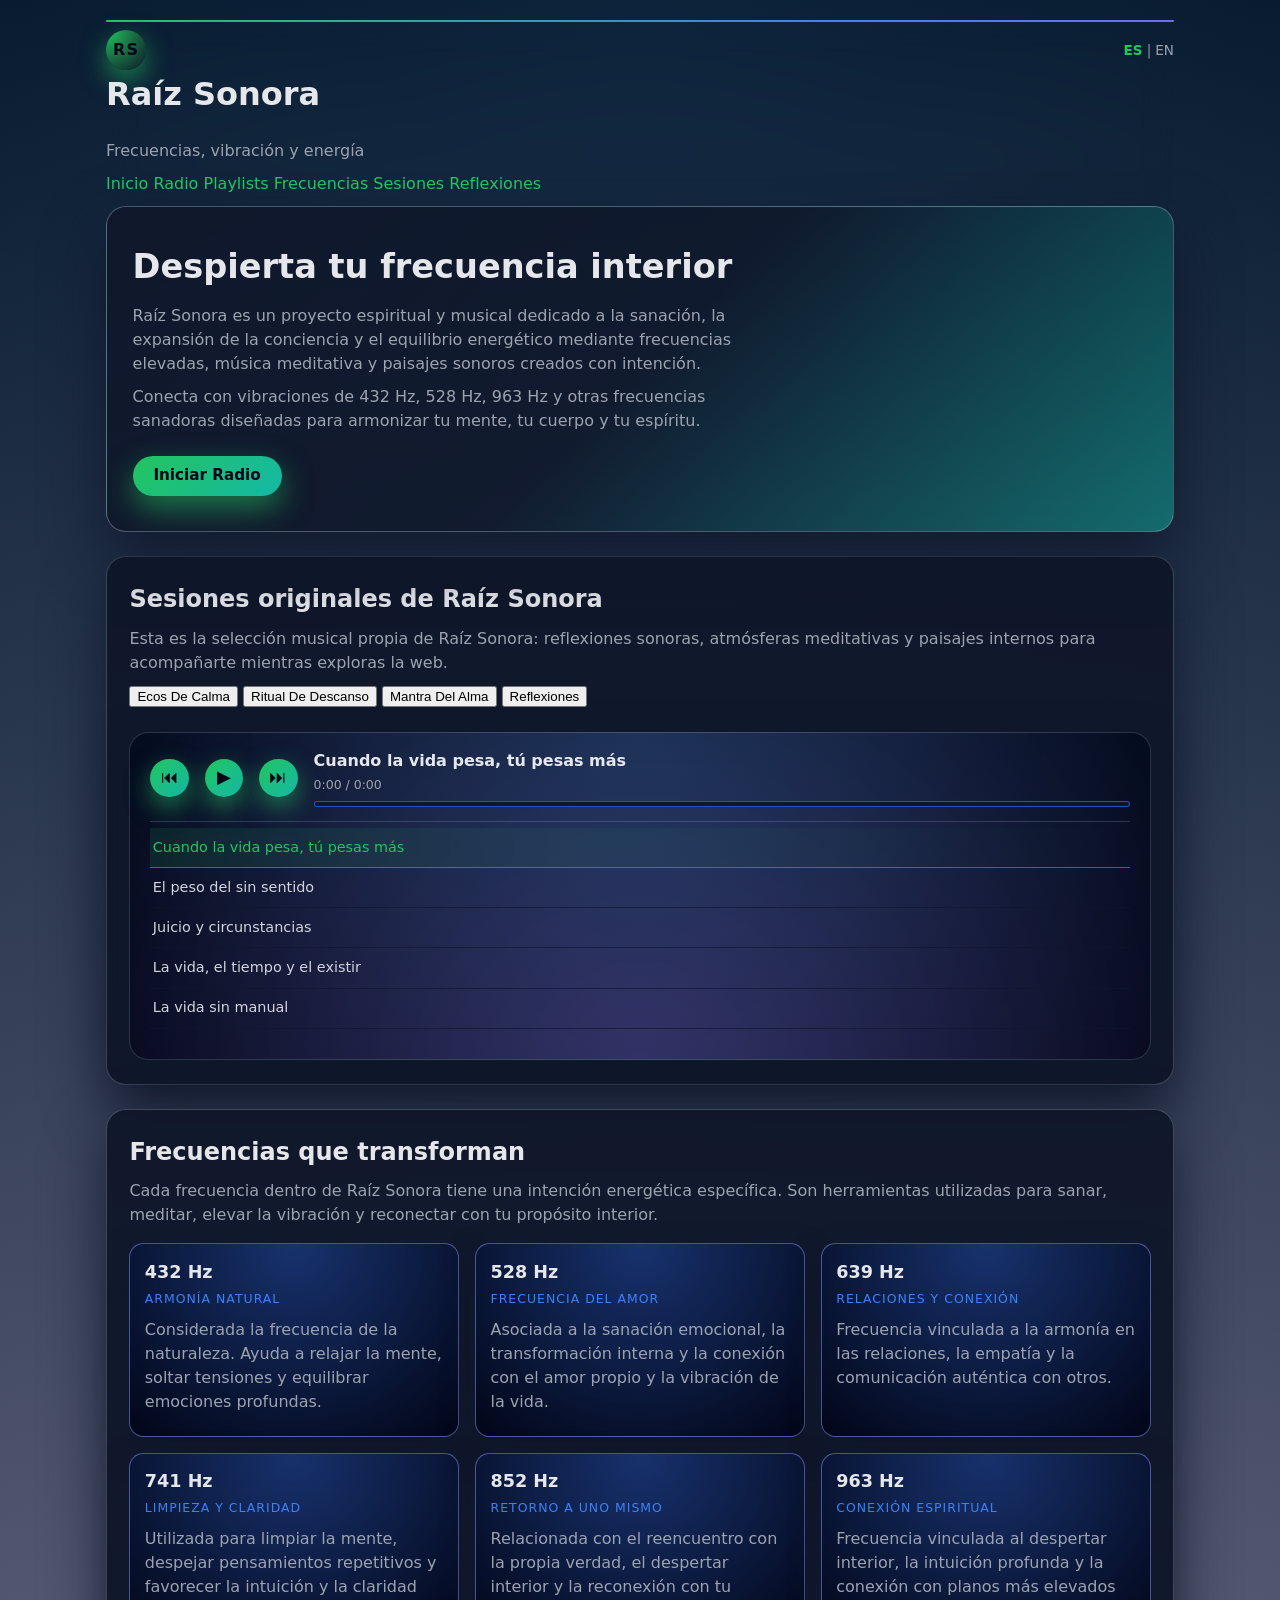
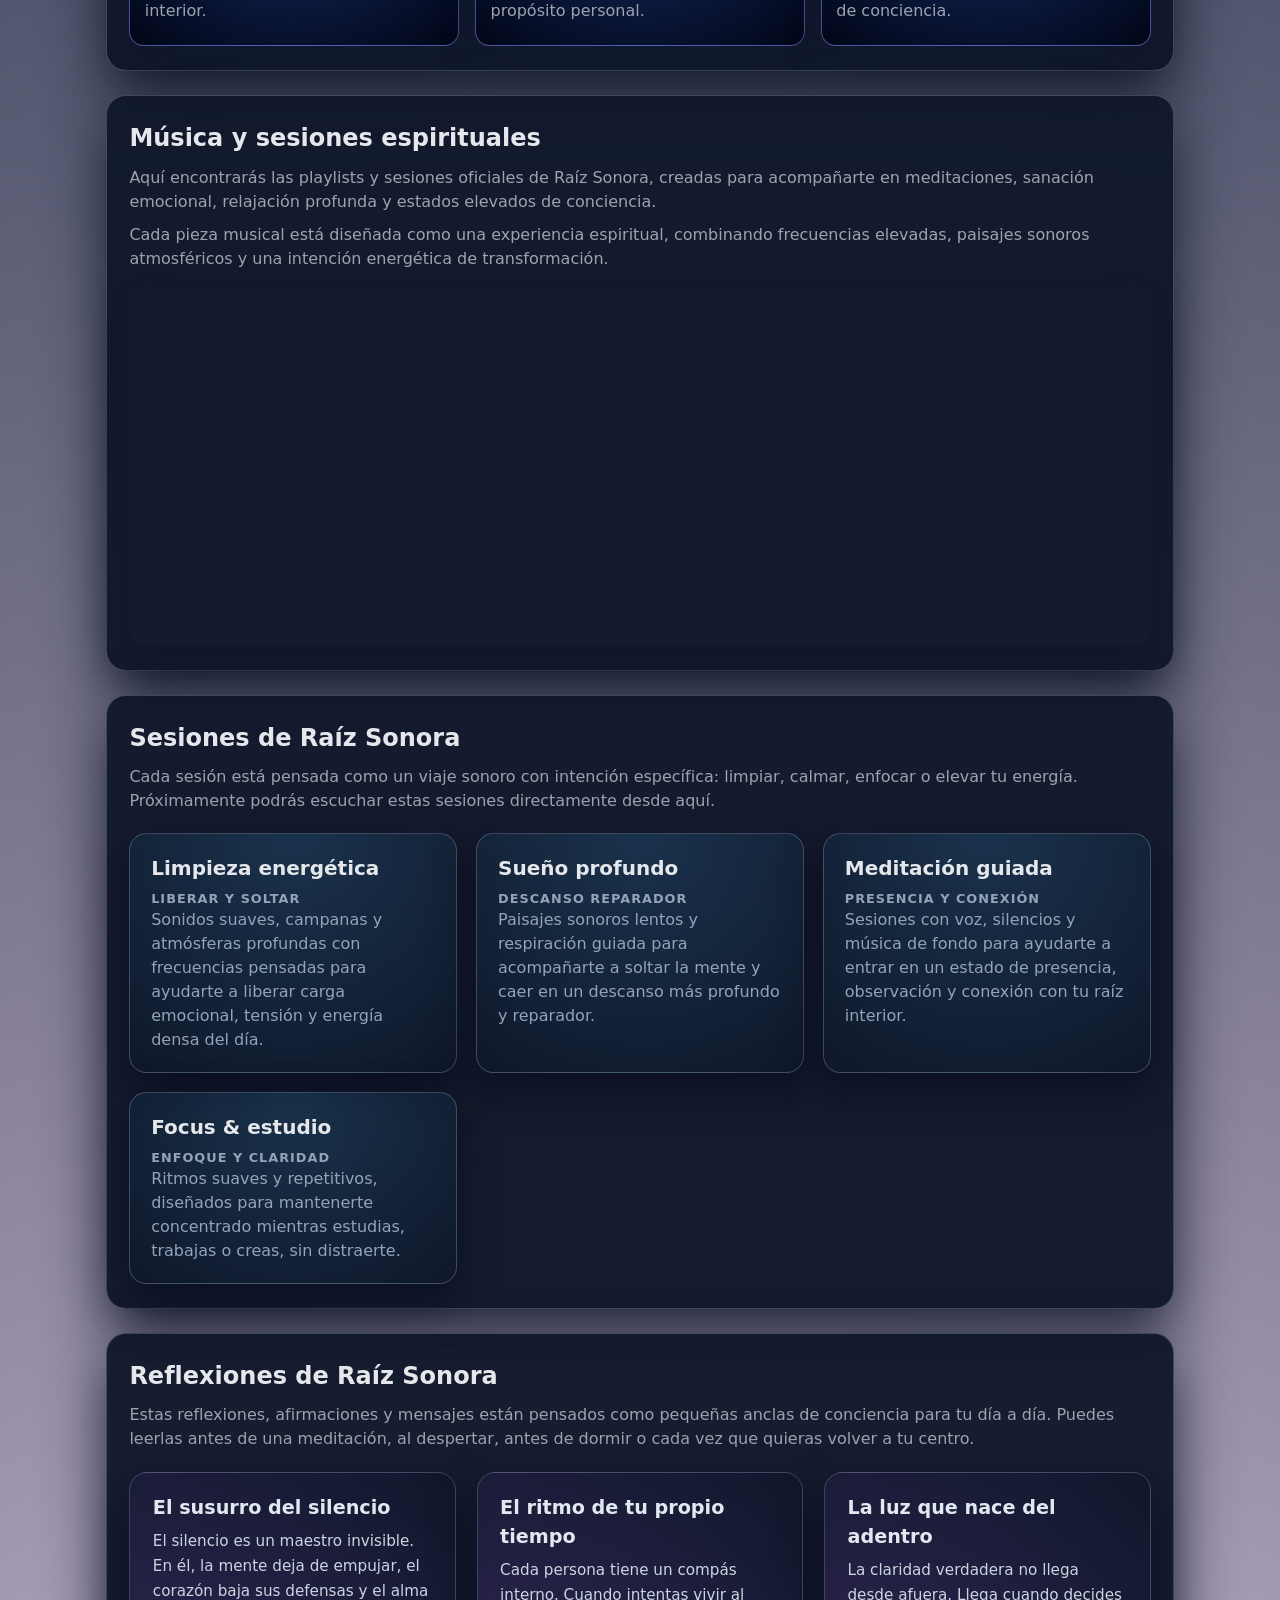
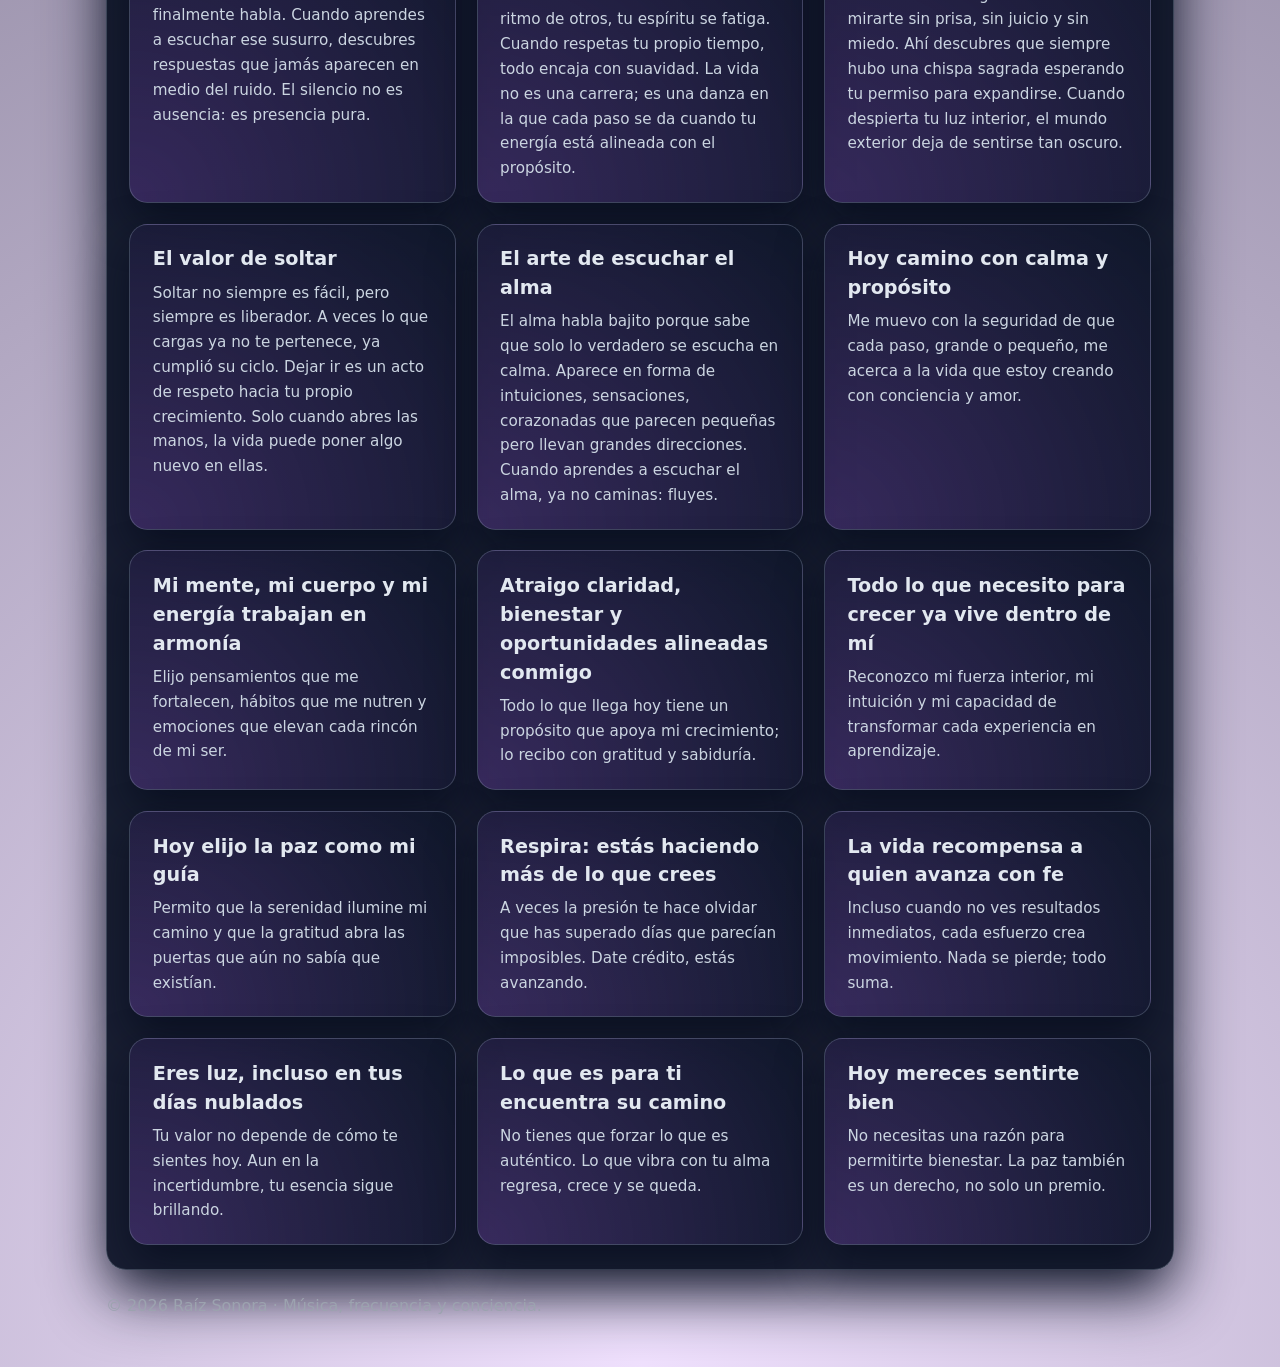
==== commit f0132bab: "Update index.html" ====
--- a/index.html
+++ b/index.html
@@ -74,13 +74,14 @@
         <p class="subtitle">Frecuencias, vibración y energía</p>
       </div>
 
+      <!-- NAV (Radio arriba también) -->
       <nav class="main-nav">
         <a href="#intro">Inicio</a>
+        <a href="#radio">Radio</a>
         <a href="#playlists">Playlists</a>
         <a href="#frecuencias">Frecuencias</a>
         <a href="#sesiones">Sesiones</a>
         <a href="#reflexiones">Reflexiones</a>
-        <a href="#radio">Radio</a>
       </nav>
     </header>
 
@@ -99,305 +100,26 @@
             Conecta con vibraciones de 432 Hz, 528 Hz, 963 Hz y otras frecuencias sanadoras
             diseñadas para armonizar tu mente, tu cuerpo y tu espíritu.
           </p>
-          <a href="#playlists" class="btn-primary">Escuchar sesiones</a>
-        </div>
-      </section>
-
-      <!-- FRECUENCIAS -->
-      <section id="frecuencias" class="section card">
-        <h2>Frecuencias que transforman</h2>
-        <p>
-          Cada frecuencia dentro de Raíz Sonora tiene una intención energética específica.
-          Son herramientas utilizadas para sanar, meditar, elevar la vibración
-          y reconectar con tu propósito interior.
-        </p>
-
-        <div class="freq-grid">
-          <article class="freq-card">
-            <h3>432 Hz</h3>
-            <p class="freq-tag">Armonía natural</p>
-            <p>
-              Considerada la frecuencia de la naturaleza. Ayuda a relajar la mente,
-              soltar tensiones y equilibrar emociones profundas.
-            </p>
-          </article>
-
-          <article class="freq-card">
-            <h3>528 Hz</h3>
-            <p class="freq-tag">Frecuencia del amor</p>
-            <p>
-              Asociada a la sanación emocional, la transformación interna y la conexión
-              con el amor propio y la vibración de la vida.
-            </p>
-          </article>
-
-          <article class="freq-card">
-            <h3>639 Hz</h3>
-            <p class="freq-tag">Relaciones y conexión</p>
-            <p>
-              Frecuencia vinculada a la armonía en las relaciones, la empatía
-              y la comunicación auténtica con otros.
-            </p>
-          </article>
-
-          <article class="freq-card">
-            <h3>741 Hz</h3>
-            <p class="freq-tag">Limpieza y claridad</p>
-            <p>
-              Utilizada para limpiar la mente, despejar pensamientos repetitivos
-              y favorecer la intuición y la claridad interior.
-            </p>
-          </article>
-
-          <article class="freq-card">
-            <h3>852 Hz</h3>
-            <p class="freq-tag">Retorno a uno mismo</p>
-            <p>
-              Relacionada con el reencuentro con la propia verdad, el despertar
-              interior y la reconexión con tu propósito personal.
-            </p>
-          </article>
-
-          <article class="freq-card">
-            <h3>963 Hz</h3>
-            <p class="freq-tag">Conexión espiritual</p>
-            <p>
-              Frecuencia vinculada al despertar interior, la intuición profunda
-              y la conexión con planos más elevados de conciencia.
-            </p>
-          </article>
-        </div>
-      </section>
-
-      <!-- PLAYLISTS -->
-      <section id="playlists" class="section card">
-        <h2>Música y sesiones espirituales</h2>
-        <p>
-          Aquí encontrarás las playlists y sesiones oficiales de Raíz Sonora, creadas
-          para acompañarte en meditaciones, sanación emocional, relajación profunda y
-          estados elevados de conciencia.
-        </p>
-
-        <p>
-          Cada pieza musical está diseñada como una experiencia espiritual, combinando
-          frecuencias elevadas, paisajes sonoros atmosféricos y una intención energética
-          de transformación.
-        </p>
-
-        <div class="spotify-embed">
-          <iframe style="border-radius:12px"
-            src="https://open.spotify.com/embed/playlist/4HWjpFKItt5HYSqmrJ3ZzB?utm_source=generator"
-            width="100%" height="352" frameborder="0" allowfullscreen=""
-            allow="autoplay; clipboard-write; encrypted-media; fullscreen; picture-in-picture"
-            loading="lazy"></iframe>
-        </div>
-      </section>
-
-      <!-- SESIONES -->
-      <section id="sesiones" class="section card">
-        <h2>Sesiones de Raíz Sonora</h2>
-        <p>
-          Cada sesión está pensada como un viaje sonoro con intención específica:
-          limpiar, calmar, enfocar o elevar tu energía. Próximamente podrás
-          escuchar estas sesiones directamente desde aquí.
-        </p>
-
-        <div class="sessions-grid">
-          <article class="session-card">
-            <h3>Limpieza energética</h3>
-            <p class="session-tag">Liberar y soltar</p>
-            <p>
-              Sonidos suaves, campanas y atmósferas profundas con frecuencias pensadas
-              para ayudarte a liberar carga emocional, tensión y energía densa del día.
-            </p>
-          </article>
-
-          <article class="session-card">
-            <h3>Sueño profundo</h3>
-            <p class="session-tag">Descanso reparador</p>
-            <p>
-              Paisajes sonoros lentos y respiración guiada para acompañarte a soltar la mente
-              y caer en un descanso más profundo y reparador.
-            </p>
-          </article>
-
-          <article class="session-card">
-            <h3>Meditación guiada</h3>
-            <p class="session-tag">Presencia y conexión</p>
-            <p>
-              Sesiones con voz, silencios y música de fondo para ayudarte a entrar en un estado
-              de presencia, observación y conexión con tu raíz interior.
-            </p>
-          </article>
-
-          <article class="session-card">
-            <h3>Focus & estudio</h3>
-            <p class="session-tag">Enfoque y claridad</p>
-            <p>
-              Ritmos suaves y repetitivos, diseñados para mantenerte concentrado mientras estudias,
-              trabajas o creas, sin distraerte.
-            </p>
-          </article>
-        </div>
-      </section>
-
-      <!-- REFLEXIONES -->
-      <section id="reflexiones" class="section card">
-        <h2>Reflexiones de Raíz Sonora</h2>
-        <p>
-          Estas reflexiones, afirmaciones y mensajes están pensados como pequeñas
-          anclas de conciencia para tu día a día. Puedes leerlas antes de una meditación,
-          al despertar, antes de dormir o cada vez que quieras volver a tu centro.
-        </p>
-
-        <div class="reflection-grid">
-
-          <!-- REFLEXIÓN 1 -->
-          <article class="reflection-card">
-            <h3>El susurro del silencio</h3>
-            <p class="reflection-text">
-              El silencio es un maestro invisible. En él, la mente deja de empujar, el corazón baja sus defensas y el alma finalmente habla.
-              Cuando aprendes a escuchar ese susurro, descubres respuestas que jamás aparecen en medio del ruido.
-              El silencio no es ausencia: es presencia pura.
-            </p>
-          </article>
-
-          <!-- REFLEXIÓN 2 -->
-          <article class="reflection-card">
-            <h3>El ritmo de tu propio tiempo</h3>
-            <p class="reflection-text">
-              Cada persona tiene un compás interno. Cuando intentas vivir al ritmo de otros, tu espíritu se fatiga.
-              Cuando respetas tu propio tiempo, todo encaja con suavidad.
-              La vida no es una carrera; es una danza en la que cada paso se da cuando tu energía está alineada con el propósito.
-            </p>
-          </article>
-
-          <!-- REFLEXIÓN 3 -->
-          <article class="reflection-card">
-            <h3>La luz que nace del adentro</h3>
-            <p class="reflection-text">
-              La claridad verdadera no llega desde afuera. Llega cuando decides mirarte sin prisa, sin juicio y sin miedo.
-              Ahí descubres que siempre hubo una chispa sagrada esperando tu permiso para expandirse.
-              Cuando despierta tu luz interior, el mundo exterior deja de sentirse tan oscuro.
-            </p>
-          </article>
-
-          <!-- REFLEXIÓN 4 -->
-          <article class="reflection-card">
-            <h3>El valor de soltar</h3>
-            <p class="reflection-text">
-              Soltar no siempre es fácil, pero siempre es liberador.
-              A veces lo que cargas ya no te pertenece, ya cumplió su ciclo.
-              Dejar ir es un acto de respeto hacia tu propio crecimiento.
-              Solo cuando abres las manos, la vida puede poner algo nuevo en ellas.
-            </p>
-          </article>
-
-          <!-- REFLEXIÓN 5 -->
-          <article class="reflection-card">
-            <h3>El arte de escuchar el alma</h3>
-            <p class="reflection-text">
-              El alma habla bajito porque sabe que solo lo verdadero se escucha en calma.
-              Aparece en forma de intuiciones, sensaciones, corazonadas que parecen pequeñas pero llevan grandes direcciones.
-              Cuando aprendes a escuchar el alma, ya no caminas: fluyes.
-            </p>
-          </article>
-
-          <!-- AFIRMACIONES 1 -->
-          <article class="reflection-card">
-            <h3>Hoy camino con calma y propósito</h3>
-            <p class="reflection-text">
-              Me muevo con la seguridad de que cada paso, grande o pequeño, me acerca a la vida que estoy creando con conciencia y amor.
-            </p>
-          </article>
-
-          <!-- AFIRMACIONES 2 -->
-          <article class="reflection-card">
-            <h3>Mi mente, mi cuerpo y mi energía trabajan en armonía</h3>
-            <p class="reflection-text">
-              Elijo pensamientos que me fortalecen, hábitos que me nutren y emociones que elevan cada rincón de mi ser.
-            </p>
-          </article>
-
-          <!-- AFIRMACIONES 3 -->
-          <article class="reflection-card">
-            <h3>Atraigo claridad, bienestar y oportunidades alineadas conmigo</h3>
-            <p class="reflection-text">
-              Todo lo que llega hoy tiene un propósito que apoya mi crecimiento; lo recibo con gratitud y sabiduría.
-            </p>
-          </article>
-
-          <!-- AFIRMACIONES 4 -->
-          <article class="reflection-card">
-            <h3>Todo lo que necesito para crecer ya vive dentro de mí</h3>
-            <p class="reflection-text">
-              Reconozco mi fuerza interior, mi intuición y mi capacidad de transformar cada experiencia en aprendizaje.
-            </p>
-          </article>
-
-          <!-- AFIRMACIONES 5 -->
-          <article class="reflection-card">
-            <h3>Hoy elijo la paz como mi guía</h3>
-            <p class="reflection-text">
-              Permito que la serenidad ilumine mi camino y que la gratitud abra las puertas que aún no sabía que existían.
-            </p>
-          </article>
-
-          <!-- MENSAJE POSITIVO 1 -->
-          <article class="reflection-card">
-            <h3>Respira: estás haciendo más de lo que crees</h3>
-            <p class="reflection-text">
-              A veces la presión te hace olvidar que has superado días que parecían imposibles.
-              Date crédito, estás avanzando.
-            </p>
-          </article>
-
-          <!-- MENSAJE POSITIVO 2 -->
-          <article class="reflection-card">
-            <h3>La vida recompensa a quien avanza con fe</h3>
-            <p class="reflection-text">
-              Incluso cuando no ves resultados inmediatos, cada esfuerzo crea movimiento.
-              Nada se pierde; todo suma.
-            </p>
-          </article>
-
-          <!-- MENSAJE POSITIVO 3 -->
-          <article class="reflection-card">
-            <h3>Eres luz, incluso en tus días nublados</h3>
-            <p class="reflection-text">
-              Tu valor no depende de cómo te sientes hoy.
-              Aun en la incertidumbre, tu esencia sigue brillando.
-            </p>
-          </article>
-
-          <!-- MENSAJE POSITIVO 4 -->
-          <article class="reflection-card">
-            <h3>Lo que es para ti encuentra su camino</h3>
-            <p class="reflection-text">
-              No tienes que forzar lo que es auténtico.
-              Lo que vibra con tu alma regresa, crece y se queda.
-            </p>
-          </article>
-
-          <!-- MENSAJE POSITIVO 5 -->
-          <article class="reflection-card">
-            <h3>Hoy mereces sentirte bien</h3>
-            <p class="reflection-text">
-              No necesitas una razón para permitirte bienestar.
-              La paz también es un derecho, no solo un premio.
-            </p>
-          </article>
-
-        </div>
-      </section>
-
-      <!-- RADIO / REPRODUCTOR PROPIO -->
+          <!-- BOTÓN: ahora va a la radio -->
+          <a href="#radio" class="btn-primary">Iniciar Radio</a>
+        </div>
+      </section>
+
+      <!-- RADIO / REPRODUCTOR PROPIO (MOVIDO ARRIBA) -->
       <section id="radio" class="section card">
         <h2>Sesiones originales de Raíz Sonora</h2>
         <p>
           Esta es la selección musical propia de Raíz Sonora: reflexiones sonoras,
           atmósferas meditativas y paisajes internos para acompañarte mientras exploras la web.
         </p>
+
+        <!-- Selector de playlists internas (4) -->
+        <div class="radio-selectors">
+          <button class="radio-tab active" data-pl="ecos" type="button">Ecos De Calma</button>
+          <button class="radio-tab" data-pl="ritual" type="button">Ritual De Descanso</button>
+          <button class="radio-tab" data-pl="mantra" type="button">Mantra Del Alma</button>
+          <button class="radio-tab" data-pl="reflexiones" type="button">Reflexiones</button>
+        </div>
 
         <div class="audio-player">
           <div class="player-main">
@@ -424,6 +146,295 @@
         </div>
       </section>
 
+      <!-- FRECUENCIAS -->
+      <section id="frecuencias" class="section card">
+        <h2>Frecuencias que transforman</h2>
+        <p>
+          Cada frecuencia dentro de Raíz Sonora tiene una intención energética específica.
+          Son herramientas utilizadas para sanar, meditar, elevar la vibración
+          y reconectar con tu propósito interior.
+        </p>
+
+        <div class="freq-grid">
+          <article class="freq-card">
+            <h3>432 Hz</h3>
+            <p class="freq-tag">Armonía natural</p>
+            <p>
+              Considerada la frecuencia de la naturaleza. Ayuda a relajar la mente,
+              soltar tensiones y equilibrar emociones profundas.
+            </p>
+          </article>
+
+          <article class="freq-card">
+            <h3>528 Hz</h3>
+            <p class="freq-tag">Frecuencia del amor</p>
+            <p>
+              Asociada a la sanación emocional, la transformación interna y la conexión
+              con el amor propio y la vibración de la vida.
+            </p>
+          </article>
+
+          <article class="freq-card">
+            <h3>639 Hz</h3>
+            <p class="freq-tag">Relaciones y conexión</p>
+            <p>
+              Frecuencia vinculada a la armonía en las relaciones, la empatía
+              y la comunicación auténtica con otros.
+            </p>
+          </article>
+
+          <article class="freq-card">
+            <h3>741 Hz</h3>
+            <p class="freq-tag">Limpieza y claridad</p>
+            <p>
+              Utilizada para limpiar la mente, despejar pensamientos repetitivos
+              y favorecer la intuición y la claridad interior.
+            </p>
+          </article>
+
+          <article class="freq-card">
+            <h3>852 Hz</h3>
+            <p class="freq-tag">Retorno a uno mismo</p>
+            <p>
+              Relacionada con el reencuentro con la propia verdad, el despertar
+              interior y la reconexión con tu propósito personal.
+            </p>
+          </article>
+
+          <article class="freq-card">
+            <h3>963 Hz</h3>
+            <p class="freq-tag">Conexión espiritual</p>
+            <p>
+              Frecuencia vinculada al despertar interior, la intuición profunda
+              y la conexión con planos más elevados de conciencia.
+            </p>
+          </article>
+        </div>
+      </section>
+
+      <!-- PLAYLISTS -->
+      <section id="playlists" class="section card">
+        <h2>Música y sesiones espirituales</h2>
+        <p>
+          Aquí encontrarás las playlists y sesiones oficiales de Raíz Sonora, creadas
+          para acompañarte en meditaciones, sanación emocional, relajación profunda y
+          estados elevados de conciencia.
+        </p>
+
+        <p>
+          Cada pieza musical está diseñada como una experiencia espiritual, combinando
+          frecuencias elevadas, paisajes sonoros atmosféricos y una intención energética
+          de transformación.
+        </p>
+
+        <div class="spotify-embed">
+          <!-- Spotify iframe ACTUALIZADO -->
+          <iframe data-testid="embed-iframe" style="border-radius:12px"
+            src="https://open.spotify.com/embed/playlist/25lxN8Q32wnOuDt9XqouhR?utm_source=generator"
+            width="100%" height="352" frameBorder="0" allowfullscreen=""
+            allow="autoplay; clipboard-write; encrypted-media; fullscreen; picture-in-picture"
+            loading="lazy"></iframe>
+        </div>
+      </section>
+
+      <!-- SESIONES -->
+      <section id="sesiones" class="section card">
+        <h2>Sesiones de Raíz Sonora</h2>
+        <p>
+          Cada sesión está pensada como un viaje sonoro con intención específica:
+          limpiar, calmar, enfocar o elevar tu energía. Próximamente podrás
+          escuchar estas sesiones directamente desde aquí.
+        </p>
+
+        <div class="sessions-grid">
+          <article class="session-card">
+            <h3>Limpieza energética</h3>
+            <p class="session-tag">Liberar y soltar</p>
+            <p>
+              Sonidos suaves, campanas y atmósferas profundas con frecuencias pensadas
+              para ayudarte a liberar carga emocional, tensión y energía densa del día.
+            </p>
+          </article>
+
+          <article class="session-card">
+            <h3>Sueño profundo</h3>
+            <p class="session-tag">Descanso reparador</p>
+            <p>
+              Paisajes sonoros lentos y respiración guiada para acompañarte a soltar la mente
+              y caer en un descanso más profundo y reparador.
+            </p>
+          </article>
+
+          <article class="session-card">
+            <h3>Meditación guiada</h3>
+            <p class="session-tag">Presencia y conexión</p>
+            <p>
+              Sesiones con voz, silencios y música de fondo para ayudarte a entrar en un estado
+              de presencia, observación y conexión con tu raíz interior.
+            </p>
+          </article>
+
+          <article class="session-card">
+            <h3>Focus & estudio</h3>
+            <p class="session-tag">Enfoque y claridad</p>
+            <p>
+              Ritmos suaves y repetitivos, diseñados para mantenerte concentrado mientras estudias,
+              trabajas o creas, sin distraerte.
+            </p>
+          </article>
+        </div>
+      </section>
+
+      <!-- REFLEXIONES -->
+      <section id="reflexiones" class="section card">
+        <h2>Reflexiones de Raíz Sonora</h2>
+        <p>
+          Estas reflexiones, afirmaciones y mensajes están pensados como pequeñas
+          anclas de conciencia para tu día a día. Puedes leerlas antes de una meditación,
+          al despertar, antes de dormir o cada vez que quieras volver a tu centro.
+        </p>
+
+        <div class="reflection-grid">
+
+          <!-- REFLEXIÓN 1 -->
+          <article class="reflection-card">
+            <h3>El susurro del silencio</h3>
+            <p class="reflection-text">
+              El silencio es un maestro invisible. En él, la mente deja de empujar, el corazón baja sus defensas y el alma finalmente habla.
+              Cuando aprendes a escuchar ese susurro, descubres respuestas que jamás aparecen en medio del ruido.
+              El silencio no es ausencia: es presencia pura.
+            </p>
+          </article>
+
+          <!-- REFLEXIÓN 2 -->
+          <article class="reflection-card">
+            <h3>El ritmo de tu propio tiempo</h3>
+            <p class="reflection-text">
+              Cada persona tiene un compás interno. Cuando intentas vivir al ritmo de otros, tu espíritu se fatiga.
+              Cuando respetas tu propio tiempo, todo encaja con suavidad.
+              La vida no es una carrera; es una danza en la que cada paso se da cuando tu energía está alineada con el propósito.
+            </p>
+          </article>
+
+          <!-- REFLEXIÓN 3 -->
+          <article class="reflection-card">
+            <h3>La luz que nace del adentro</h3>
+            <p class="reflection-text">
+              La claridad verdadera no llega desde afuera. Llega cuando decides mirarte sin prisa, sin juicio y sin miedo.
+              Ahí descubres que siempre hubo una chispa sagrada esperando tu permiso para expandirse.
+              Cuando despierta tu luz interior, el mundo exterior deja de sentirse tan oscuro.
+            </p>
+          </article>
+
+          <!-- REFLEXIÓN 4 -->
+          <article class="reflection-card">
+            <h3>El valor de soltar</h3>
+            <p class="reflection-text">
+              Soltar no siempre es fácil, pero siempre es liberador.
+              A veces lo que cargas ya no te pertenece, ya cumplió su ciclo.
+              Dejar ir es un acto de respeto hacia tu propio crecimiento.
+              Solo cuando abres las manos, la vida puede poner algo nuevo en ellas.
+            </p>
+          </article>
+
+          <!-- REFLEXIÓN 5 -->
+          <article class="reflection-card">
+            <h3>El arte de escuchar el alma</h3>
+            <p class="reflection-text">
+              El alma habla bajito porque sabe que solo lo verdadero se escucha en calma.
+              Aparece en forma de intuiciones, sensaciones, corazonadas que parecen pequeñas pero llevan grandes direcciones.
+              Cuando aprendes a escuchar el alma, ya no caminas: fluyes.
+            </p>
+          </article>
+
+          <!-- AFIRMACIONES 1 -->
+          <article class="reflection-card">
+            <h3>Hoy camino con calma y propósito</h3>
+            <p class="reflection-text">
+              Me muevo con la seguridad de que cada paso, grande o pequeño, me acerca a la vida que estoy creando con conciencia y amor.
+            </p>
+          </article>
+
+          <!-- AFIRMACIONES 2 -->
+          <article class="reflection-card">
+            <h3>Mi mente, mi cuerpo y mi energía trabajan en armonía</h3>
+            <p class="reflection-text">
+              Elijo pensamientos que me fortalecen, hábitos que me nutren y emociones que elevan cada rincón de mi ser.
+            </p>
+          </article>
+
+          <!-- AFIRMACIONES 3 -->
+          <article class="reflection-card">
+            <h3>Atraigo claridad, bienestar y oportunidades alineadas conmigo</h3>
+            <p class="reflection-text">
+              Todo lo que llega hoy tiene un propósito que apoya mi crecimiento; lo recibo con gratitud y sabiduría.
+            </p>
+          </article>
+
+          <!-- AFIRMACIONES 4 -->
+          <article class="reflection-card">
+            <h3>Todo lo que necesito para crecer ya vive dentro de mí</h3>
+            <p class="reflection-text">
+              Reconozco mi fuerza interior, mi intuición y mi capacidad de transformar cada experiencia en aprendizaje.
+            </p>
+          </article>
+
+          <!-- AFIRMACIONES 5 -->
+          <article class="reflection-card">
+            <h3>Hoy elijo la paz como mi guía</h3>
+            <p class="reflection-text">
+              Permito que la serenidad ilumine mi camino y que la gratitud abra las puertas que aún no sabía que existían.
+            </p>
+          </article>
+
+          <!-- MENSAJE POSITIVO 1 -->
+          <article class="reflection-card">
+            <h3>Respira: estás haciendo más de lo que crees</h3>
+            <p class="reflection-text">
+              A veces la presión te hace olvidar que has superado días que parecían imposibles.
+              Date crédito, estás avanzando.
+            </p>
+          </article>
+
+          <!-- MENSAJE POSITIVO 2 -->
+          <article class="reflection-card">
+            <h3>La vida recompensa a quien avanza con fe</h3>
+            <p class="reflection-text">
+              Incluso cuando no ves resultados inmediatos, cada esfuerzo crea movimiento.
+              Nada se pierde; todo suma.
+            </p>
+          </article>
+
+          <!-- MENSAJE POSITIVO 3 -->
+          <article class="reflection-card">
+            <h3>Eres luz, incluso en tus días nublados</h3>
+            <p class="reflection-text">
+              Tu valor no depende de cómo te sientes hoy.
+              Aun en la incertidumbre, tu esencia sigue brillando.
+            </p>
+          </article>
+
+          <!-- MENSAJE POSITIVO 4 -->
+          <article class="reflection-card">
+            <h3>Lo que es para ti encuentra su camino</h3>
+            <p class="reflection-text">
+              No tienes que forzar lo que es auténtico.
+              Lo que vibra con tu alma regresa, crece y se queda.
+            </p>
+          </article>
+
+          <!-- MENSAJE POSITIVO 5 -->
+          <article class="reflection-card">
+            <h3>Hoy mereces sentirte bien</h3>
+            <p class="reflection-text">
+              No necesitas una razón para permitirte bienestar.
+              La paz también es un derecho, no solo un premio.
+            </p>
+          </article>
+
+        </div>
+      </section>
+
     </main>
 
     <footer class="site-footer">
--- a/styles.css
+++ b/styles.css
@@ -464,3 +464,87 @@
     font-size: 0.95rem;
   }
 }
+/* =========================================================
+   GRID PARA SESIONES (sessions-grid)
+   ========================================================= */
+
+.sessions-grid {
+  display: grid;
+  grid-template-columns: repeat(auto-fit, minmax(260px, 1fr));
+  gap: 1.2rem;
+  margin-top: 1.2rem;
+}
+
+.session-card {
+  background: radial-gradient(circle at top, rgba(56, 189, 248, 0.15), rgba(15,23,42,0.92));
+  border-radius: 1.1rem;
+  padding: 1.2rem 1.3rem;
+  border: 1px solid rgba(148, 163, 184, 0.35);
+  box-shadow: 0 18px 40px rgba(2,6,23,0.55);
+  transition: transform .15s ease, box-shadow .15s ease;
+}
+
+.session-card:hover {
+  transform: translateY(-4px);
+  box-shadow: 0 26px 55px rgba(2,6,23,0.7);
+}
+
+.session-card h3 {
+  margin: 0 0 .4rem;
+  font-size: 1.25rem;
+  color: #e5e7eb;
+}
+
+.session-tag {
+  font-size: .8rem;
+  font-weight: 600;
+  text-transform: uppercase;
+  color: #38bdf8;
+  letter-spacing: .08em;
+  margin-bottom: .5rem;
+}
+
+.session-card p {
+  margin: 0;
+  color: #94a3b8;
+}
+
+
+/* =========================================================
+   GRID PARA REFLEXIONES (reflection-grid)
+   ========================================================= */
+
+.reflection-grid {
+  display: grid;
+  grid-template-columns: repeat(auto-fit, minmax(260px, 1fr));
+  gap: 1.3rem;
+  margin-top: 1.3rem;
+}
+
+.reflection-card {
+  background: radial-gradient(circle at bottom left, rgba(168,85,247,0.22), rgba(15,23,42,0.92));
+  border-radius: 1.15rem;
+  padding: 1.3rem 1.4rem;
+  border: 1px solid rgba(148,163,184,.32);
+  box-shadow: 0 20px 45px rgba(2,6,23,0.6);
+  transition: transform .15s ease, box-shadow .15s ease;
+}
+
+.reflection-card:hover {
+  transform: translateY(-4px);
+  box-shadow: 0 28px 60px rgba(2,6,23,0.8);
+}
+
+.reflection-card h3 {
+  margin-top: 0;
+  margin-bottom: .4rem;
+  font-size: 1.2rem;
+  color: #e2e8f0;
+}
+
+.reflection-text {
+  color: #cbd5e1;
+  font-size: .95rem;
+  line-height: 1.55rem;
+  margin: 0;
+}
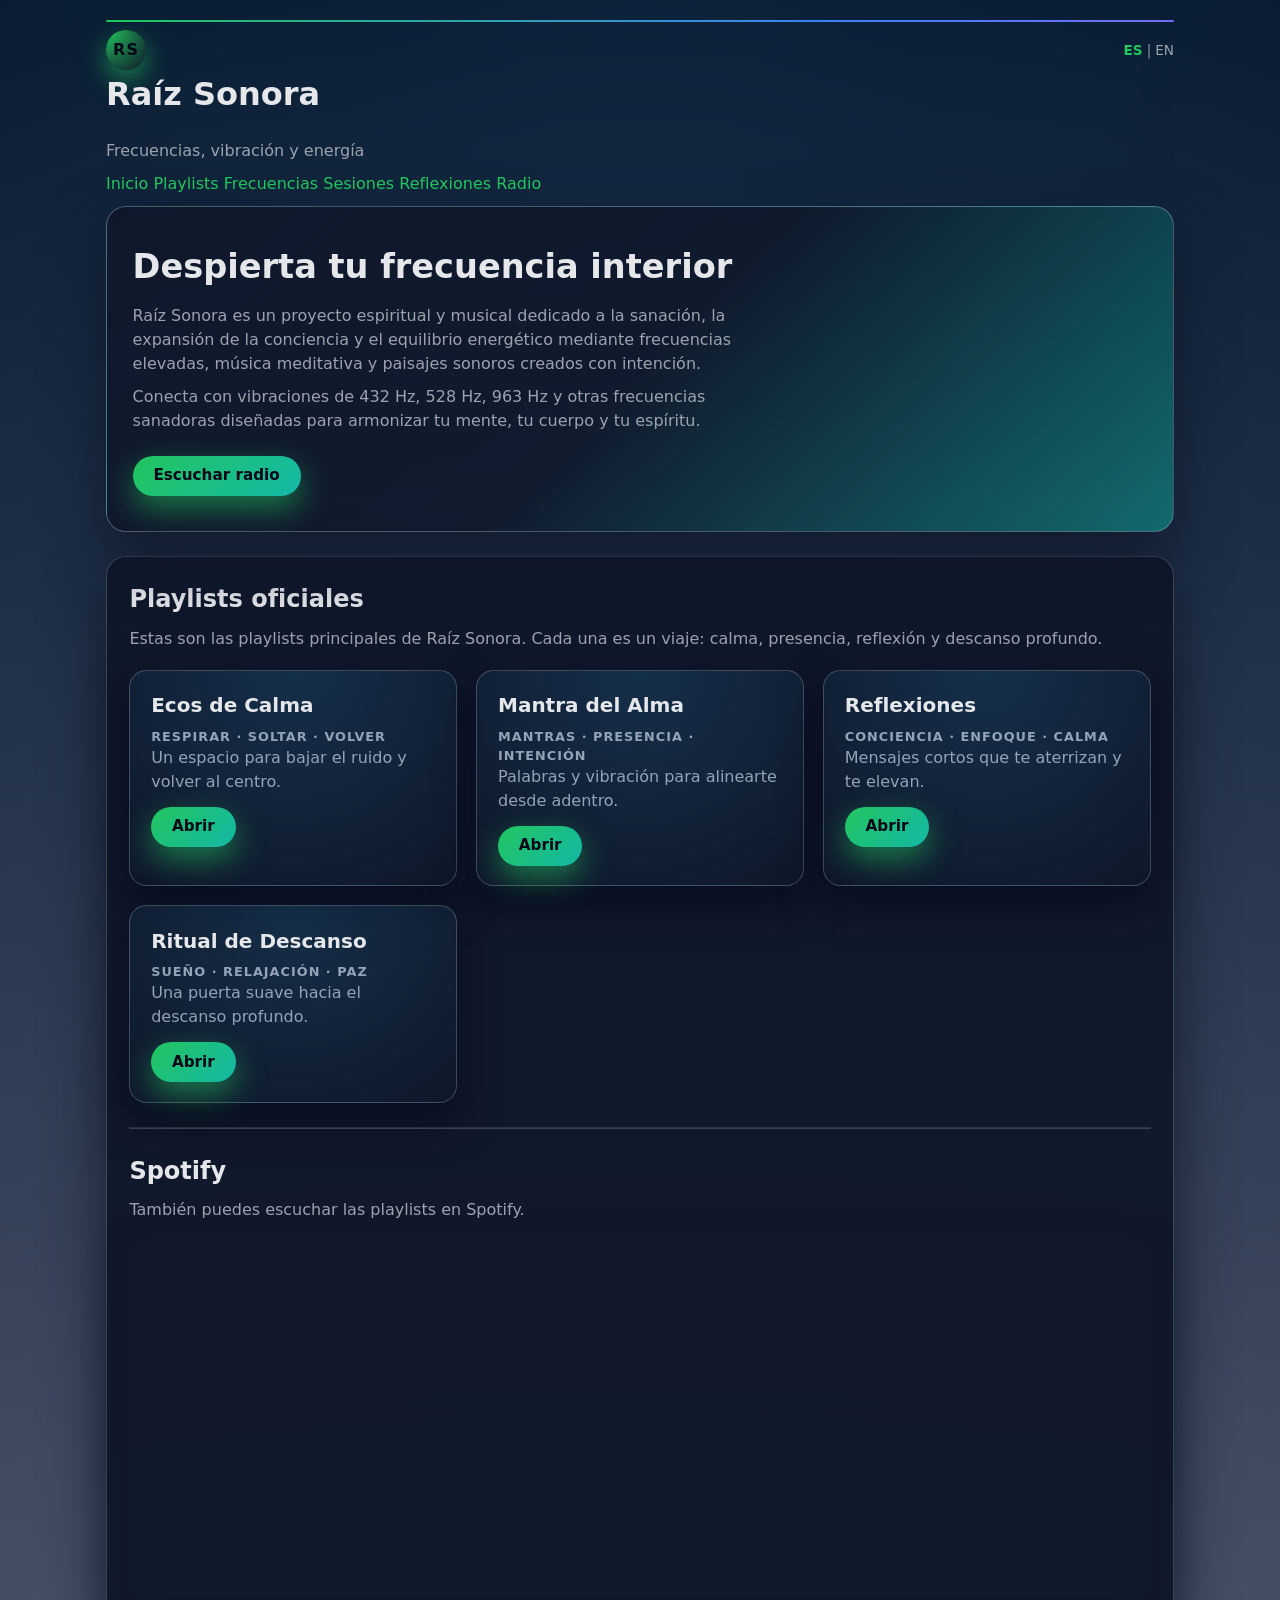
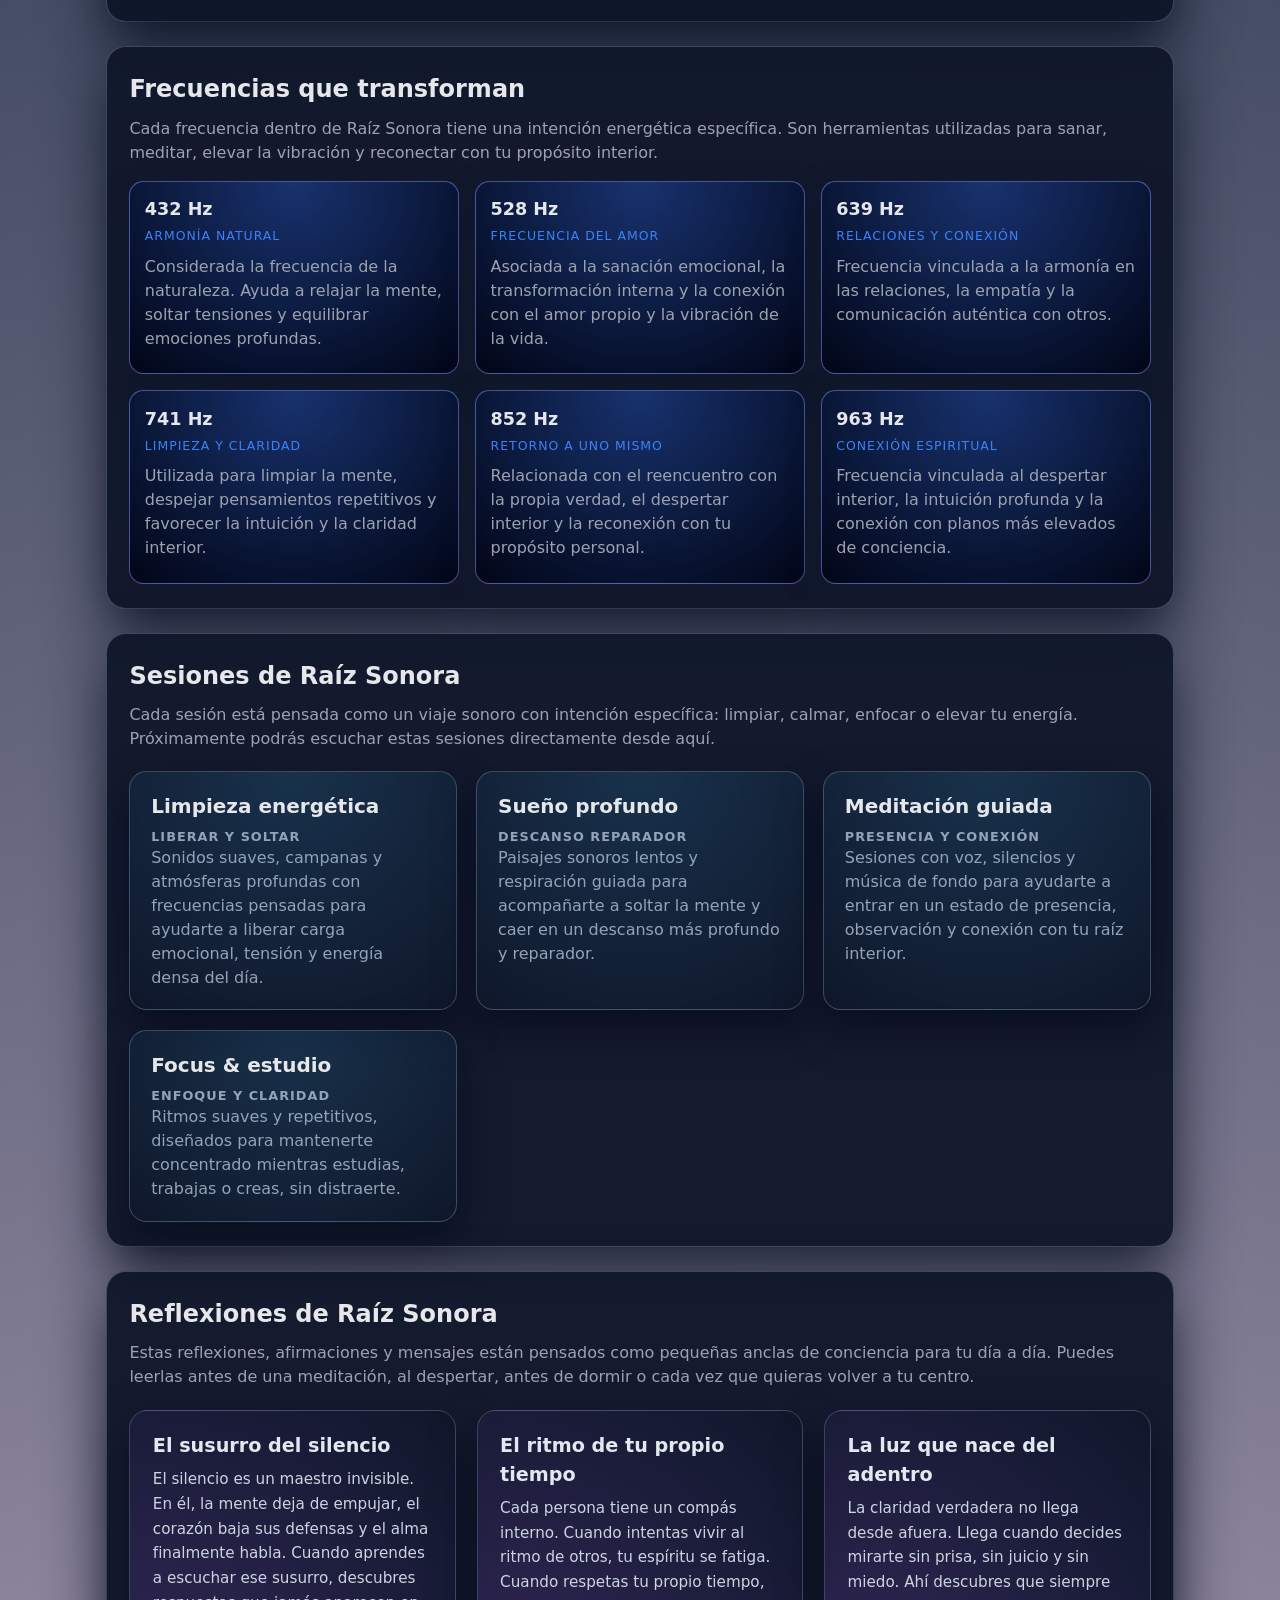
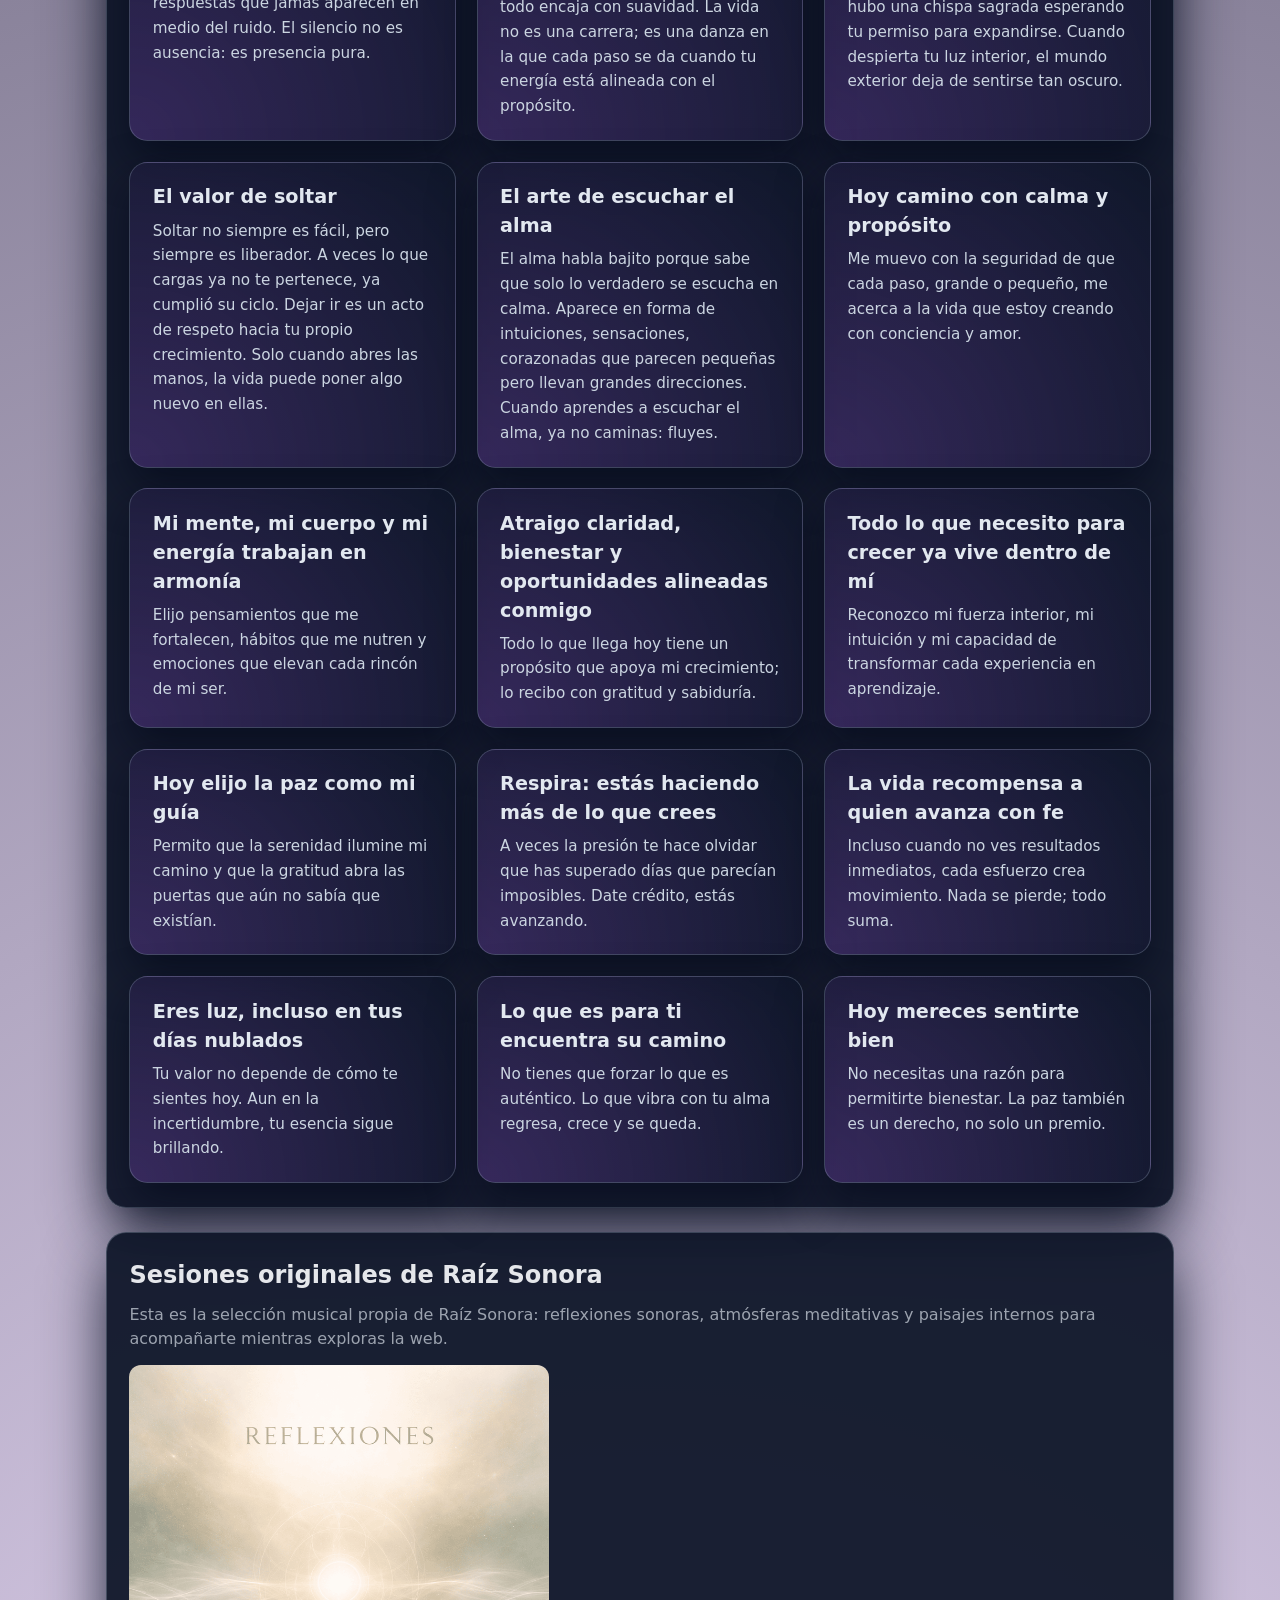
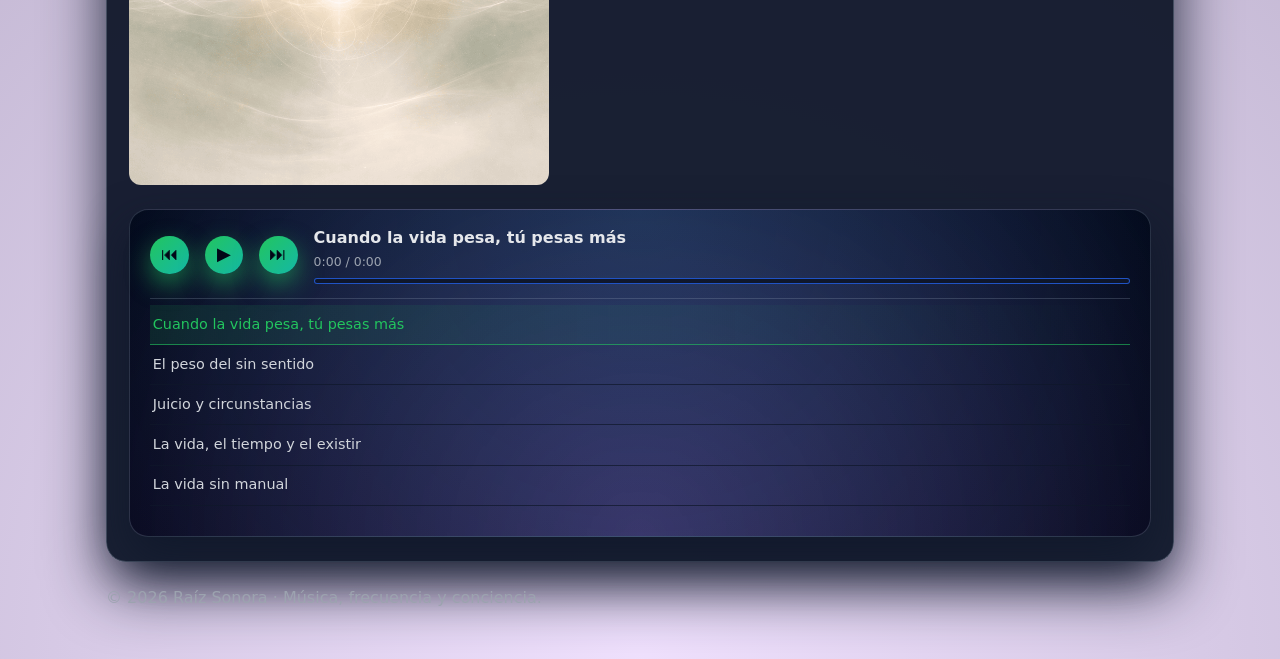
==== commit 872f6ef8: "Update index.html" ====
--- a/index.html
+++ b/index.html
@@ -10,6 +10,12 @@
 
   <!-- KEYWORDS -->
   <meta name="keywords" content="raíz sonora, frecuencias, 432hz, 528hz, 963hz, meditación, sonido curativo, música espiritual, vibración, energía, relajación, sanación sonora">
+
+  <!-- CANONICAL -->
+  <link rel="canonical" href="https://raizsonora.com/">
+
+  <!-- THEME COLOR (móvil) -->
+  <meta name="theme-color" content="#0b1020">
 
   <!-- OPEN GRAPH -->
   <meta property="og:title" content="Raíz Sonora – Frecuencias elevadas">
@@ -49,9 +55,15 @@
   <!-- FAVICON -->
   <link rel="icon" type="image/png" href="img/favicon.png">
 
+  <!-- PERFORMANCE: Spotify preconnect -->
+  <link rel="preconnect" href="https://open.spotify.com">
+  <link rel="preconnect" href="https://i.scdn.co">
+  <link rel="preconnect" href="https://t.scdn.co">
+
   <!-- CSS -->
   <link rel="stylesheet" href="styles.css">
 </head>
+
 <body>
   <div class="page">
 
@@ -74,14 +86,13 @@
         <p class="subtitle">Frecuencias, vibración y energía</p>
       </div>
 
-      <!-- NAV (Radio arriba también) -->
       <nav class="main-nav">
         <a href="#intro">Inicio</a>
-        <a href="#radio">Radio</a>
         <a href="#playlists">Playlists</a>
         <a href="#frecuencias">Frecuencias</a>
         <a href="#sesiones">Sesiones</a>
         <a href="#reflexiones">Reflexiones</a>
+        <a href="#radio">Radio</a>
       </nav>
     </header>
 
@@ -100,12 +111,314 @@
             Conecta con vibraciones de 432 Hz, 528 Hz, 963 Hz y otras frecuencias sanadoras
             diseñadas para armonizar tu mente, tu cuerpo y tu espíritu.
           </p>
-          <!-- BOTÓN: ahora va a la radio -->
-          <a href="#radio" class="btn-primary">Iniciar Radio</a>
-        </div>
-      </section>
-
-      <!-- RADIO / REPRODUCTOR PROPIO (MOVIDO ARRIBA) -->
+          <a href="#radio" class="btn-primary">Escuchar radio</a>
+        </div>
+      </section>
+
+      <!-- PLAYLISTS PROPIAS (arriba) -->
+      <section id="playlists" class="section card">
+        <h2>Playlists oficiales</h2>
+        <p>
+          Estas son las playlists principales de Raíz Sonora. Cada una es un viaje:
+          calma, presencia, reflexión y descanso profundo.
+        </p>
+
+        <!-- Si en tu styles.css ya tienes grids/cards, esto se verá bien.
+             Si no, igual funciona sin romper nada. -->
+        <div class="sessions-grid">
+          <article class="session-card">
+            <h3>Ecos de Calma</h3>
+            <p class="session-tag">Respirar · Soltar · Volver</p>
+            <p>Un espacio para bajar el ruido y volver al centro.</p>
+            <a class="btn-primary" href="/ecos-de-calma/">Abrir</a>
+          </article>
+
+          <article class="session-card">
+            <h3>Mantra del Alma</h3>
+            <p class="session-tag">Mantras · Presencia · Intención</p>
+            <p>Palabras y vibración para alinearte desde adentro.</p>
+            <a class="btn-primary" href="/mantra-del-alma/">Abrir</a>
+          </article>
+
+          <article class="session-card">
+            <h3>Reflexiones</h3>
+            <p class="session-tag">Conciencia · Enfoque · Calma</p>
+            <p>Mensajes cortos que te aterrizan y te elevan.</p>
+            <a class="btn-primary" href="/reflexiones/">Abrir</a>
+          </article>
+
+          <article class="session-card">
+            <h3>Ritual de Descanso</h3>
+            <p class="session-tag">Sueño · Relajación · Paz</p>
+            <p>Una puerta suave hacia el descanso profundo.</p>
+            <a class="btn-primary" href="/ritual-de-descanso/">Abrir</a>
+          </article>
+        </div>
+
+        <hr style="opacity:.2; margin:24px 0;">
+
+        <h2>Spotify</h2>
+        <p>
+          También puedes escuchar las playlists en Spotify.
+        </p>
+
+        <div class="spotify-embed">
+          <iframe style="border-radius:12px"
+            src="https://open.spotify.com/embed/playlist/4HWjpFKItt5HYSqmrJ3ZzB?utm_source=generator"
+            width="100%" height="352" frameborder="0" allowfullscreen=""
+            allow="clipboard-write; encrypted-media; fullscreen; picture-in-picture"
+            loading="lazy"></iframe>
+        </div>
+      </section>
+
+      <!-- FRECUENCIAS -->
+      <section id="frecuencias" class="section card">
+        <h2>Frecuencias que transforman</h2>
+        <p>
+          Cada frecuencia dentro de Raíz Sonora tiene una intención energética específica.
+          Son herramientas utilizadas para sanar, meditar, elevar la vibración
+          y reconectar con tu propósito interior.
+        </p>
+
+        <div class="freq-grid">
+          <article class="freq-card">
+            <h3>432 Hz</h3>
+            <p class="freq-tag">Armonía natural</p>
+            <p>
+              Considerada la frecuencia de la naturaleza. Ayuda a relajar la mente,
+              soltar tensiones y equilibrar emociones profundas.
+            </p>
+          </article>
+
+          <article class="freq-card">
+            <h3>528 Hz</h3>
+            <p class="freq-tag">Frecuencia del amor</p>
+            <p>
+              Asociada a la sanación emocional, la transformación interna y la conexión
+              con el amor propio y la vibración de la vida.
+            </p>
+          </article>
+
+          <article class="freq-card">
+            <h3>639 Hz</h3>
+            <p class="freq-tag">Relaciones y conexión</p>
+            <p>
+              Frecuencia vinculada a la armonía en las relaciones, la empatía
+              y la comunicación auténtica con otros.
+            </p>
+          </article>
+
+          <article class="freq-card">
+            <h3>741 Hz</h3>
+            <p class="freq-tag">Limpieza y claridad</p>
+            <p>
+              Utilizada para limpiar la mente, despejar pensamientos repetitivos
+              y favorecer la intuición y la claridad interior.
+            </p>
+          </article>
+
+          <article class="freq-card">
+            <h3>852 Hz</h3>
+            <p class="freq-tag">Retorno a uno mismo</p>
+            <p>
+              Relacionada con el reencuentro con la propia verdad, el despertar
+              interior y la reconexión con tu propósito personal.
+            </p>
+          </article>
+
+          <article class="freq-card">
+            <h3>963 Hz</h3>
+            <p class="freq-tag">Conexión espiritual</p>
+            <p>
+              Frecuencia vinculada al despertar interior, la intuición profunda
+              y la conexión con planos más elevados de conciencia.
+            </p>
+          </article>
+        </div>
+      </section>
+
+      <!-- SESIONES -->
+      <section id="sesiones" class="section card">
+        <h2>Sesiones de Raíz Sonora</h2>
+        <p>
+          Cada sesión está pensada como un viaje sonoro con intención específica:
+          limpiar, calmar, enfocar o elevar tu energía. Próximamente podrás
+          escuchar estas sesiones directamente desde aquí.
+        </p>
+
+        <div class="sessions-grid">
+          <article class="session-card">
+            <h3>Limpieza energética</h3>
+            <p class="session-tag">Liberar y soltar</p>
+            <p>
+              Sonidos suaves, campanas y atmósferas profundas con frecuencias pensadas
+              para ayudarte a liberar carga emocional, tensión y energía densa del día.
+            </p>
+          </article>
+
+          <article class="session-card">
+            <h3>Sueño profundo</h3>
+            <p class="session-tag">Descanso reparador</p>
+            <p>
+              Paisajes sonoros lentos y respiración guiada para acompañarte a soltar la mente
+              y caer en un descanso más profundo y reparador.
+            </p>
+          </article>
+
+          <article class="session-card">
+            <h3>Meditación guiada</h3>
+            <p class="session-tag">Presencia y conexión</p>
+            <p>
+              Sesiones con voz, silencios y música de fondo para ayudarte a entrar en un estado
+              de presencia, observación y conexión con tu raíz interior.
+            </p>
+          </article>
+
+          <article class="session-card">
+            <h3>Focus & estudio</h3>
+            <p class="session-tag">Enfoque y claridad</p>
+            <p>
+              Ritmos suaves y repetitivos, diseñados para mantenerte concentrado mientras estudias,
+              trabajas o creas, sin distraerte.
+            </p>
+          </article>
+        </div>
+      </section>
+
+      <!-- REFLEXIONES -->
+      <section id="reflexiones" class="section card">
+        <h2>Reflexiones de Raíz Sonora</h2>
+        <p>
+          Estas reflexiones, afirmaciones y mensajes están pensados como pequeñas
+          anclas de conciencia para tu día a día. Puedes leerlas antes de una meditación,
+          al despertar, antes de dormir o cada vez que quieras volver a tu centro.
+        </p>
+
+        <div class="reflection-grid">
+          <article class="reflection-card">
+            <h3>El susurro del silencio</h3>
+            <p class="reflection-text">
+              El silencio es un maestro invisible. En él, la mente deja de empujar, el corazón baja sus defensas y el alma finalmente habla.
+              Cuando aprendes a escuchar ese susurro, descubres respuestas que jamás aparecen en medio del ruido.
+              El silencio no es ausencia: es presencia pura.
+            </p>
+          </article>
+
+          <article class="reflection-card">
+            <h3>El ritmo de tu propio tiempo</h3>
+            <p class="reflection-text">
+              Cada persona tiene un compás interno. Cuando intentas vivir al ritmo de otros, tu espíritu se fatiga.
+              Cuando respetas tu propio tiempo, todo encaja con suavidad.
+              La vida no es una carrera; es una danza en la que cada paso se da cuando tu energía está alineada con el propósito.
+            </p>
+          </article>
+
+          <article class="reflection-card">
+            <h3>La luz que nace del adentro</h3>
+            <p class="reflection-text">
+              La claridad verdadera no llega desde afuera. Llega cuando decides mirarte sin prisa, sin juicio y sin miedo.
+              Ahí descubres que siempre hubo una chispa sagrada esperando tu permiso para expandirse.
+              Cuando despierta tu luz interior, el mundo exterior deja de sentirse tan oscuro.
+            </p>
+          </article>
+
+          <article class="reflection-card">
+            <h3>El valor de soltar</h3>
+            <p class="reflection-text">
+              Soltar no siempre es fácil, pero siempre es liberador.
+              A veces lo que cargas ya no te pertenece, ya cumplió su ciclo.
+              Dejar ir es un acto de respeto hacia tu propio crecimiento.
+              Solo cuando abres las manos, la vida puede poner algo nuevo en ellas.
+            </p>
+          </article>
+
+          <article class="reflection-card">
+            <h3>El arte de escuchar el alma</h3>
+            <p class="reflection-text">
+              El alma habla bajito porque sabe que solo lo verdadero se escucha en calma.
+              Aparece en forma de intuiciones, sensaciones, corazonadas que parecen pequeñas pero llevan grandes direcciones.
+              Cuando aprendes a escuchar el alma, ya no caminas: fluyes.
+            </p>
+          </article>
+
+          <article class="reflection-card">
+            <h3>Hoy camino con calma y propósito</h3>
+            <p class="reflection-text">
+              Me muevo con la seguridad de que cada paso, grande o pequeño, me acerca a la vida que estoy creando con conciencia y amor.
+            </p>
+          </article>
+
+          <article class="reflection-card">
+            <h3>Mi mente, mi cuerpo y mi energía trabajan en armonía</h3>
+            <p class="reflection-text">
+              Elijo pensamientos que me fortalecen, hábitos que me nutren y emociones que elevan cada rincón de mi ser.
+            </p>
+          </article>
+
+          <article class="reflection-card">
+            <h3>Atraigo claridad, bienestar y oportunidades alineadas conmigo</h3>
+            <p class="reflection-text">
+              Todo lo que llega hoy tiene un propósito que apoya mi crecimiento; lo recibo con gratitud y sabiduría.
+            </p>
+          </article>
+
+          <article class="reflection-card">
+            <h3>Todo lo que necesito para crecer ya vive dentro de mí</h3>
+            <p class="reflection-text">
+              Reconozco mi fuerza interior, mi intuición y mi capacidad de transformar cada experiencia en aprendizaje.
+            </p>
+          </article>
+
+          <article class="reflection-card">
+            <h3>Hoy elijo la paz como mi guía</h3>
+            <p class="reflection-text">
+              Permito que la serenidad ilumine mi camino y que la gratitud abra las puertas que aún no sabía que existían.
+            </p>
+          </article>
+
+          <article class="reflection-card">
+            <h3>Respira: estás haciendo más de lo que crees</h3>
+            <p class="reflection-text">
+              A veces la presión te hace olvidar que has superado días que parecían imposibles.
+              Date crédito, estás avanzando.
+            </p>
+          </article>
+
+          <article class="reflection-card">
+            <h3>La vida recompensa a quien avanza con fe</h3>
+            <p class="reflection-text">
+              Incluso cuando no ves resultados inmediatos, cada esfuerzo crea movimiento.
+              Nada se pierde; todo suma.
+            </p>
+          </article>
+
+          <article class="reflection-card">
+            <h3>Eres luz, incluso en tus días nublados</h3>
+            <p class="reflection-text">
+              Tu valor no depende de cómo te sientes hoy.
+              Aun en la incertidumbre, tu esencia sigue brillando.
+            </p>
+          </article>
+
+          <article class="reflection-card">
+            <h3>Lo que es para ti encuentra su camino</h3>
+            <p class="reflection-text">
+              No tienes que forzar lo que es auténtico.
+              Lo que vibra con tu alma regresa, crece y se queda.
+            </p>
+          </article>
+
+          <article class="reflection-card">
+            <h3>Hoy mereces sentirte bien</h3>
+            <p class="reflection-text">
+              No necesitas una razón para permitirte bienestar.
+              La paz también es un derecho, no solo un premio.
+            </p>
+          </article>
+        </div>
+      </section>
+
+      <!-- RADIO / REPRODUCTOR PROPIO -->
       <section id="radio" class="section card">
         <h2>Sesiones originales de Raíz Sonora</h2>
         <p>
@@ -113,12 +426,9 @@
           atmósferas meditativas y paisajes internos para acompañarte mientras exploras la web.
         </p>
 
-        <!-- Selector de playlists internas (4) -->
-        <div class="radio-selectors">
-          <button class="radio-tab active" data-pl="ecos" type="button">Ecos De Calma</button>
-          <button class="radio-tab" data-pl="ritual" type="button">Ritual De Descanso</button>
-          <button class="radio-tab" data-pl="mantra" type="button">Mantra Del Alma</button>
-          <button class="radio-tab" data-pl="reflexiones" type="button">Reflexiones</button>
+        <!-- Portada actual del álbum (si tu player.js la maneja, perfecto; si no, no rompe nada) -->
+        <div class="album-cover-wrap" style="margin: 14px 0 18px;">
+          <img id="albumCover" src="img/albums/reflexiones.png" alt="Portada del álbum" style="width:100%; max-width:420px; border-radius:12px; display:block;">
         </div>
 
         <div class="audio-player">
@@ -146,295 +456,6 @@
         </div>
       </section>
 
-      <!-- FRECUENCIAS -->
-      <section id="frecuencias" class="section card">
-        <h2>Frecuencias que transforman</h2>
-        <p>
-          Cada frecuencia dentro de Raíz Sonora tiene una intención energética específica.
-          Son herramientas utilizadas para sanar, meditar, elevar la vibración
-          y reconectar con tu propósito interior.
-        </p>
-
-        <div class="freq-grid">
-          <article class="freq-card">
-            <h3>432 Hz</h3>
-            <p class="freq-tag">Armonía natural</p>
-            <p>
-              Considerada la frecuencia de la naturaleza. Ayuda a relajar la mente,
-              soltar tensiones y equilibrar emociones profundas.
-            </p>
-          </article>
-
-          <article class="freq-card">
-            <h3>528 Hz</h3>
-            <p class="freq-tag">Frecuencia del amor</p>
-            <p>
-              Asociada a la sanación emocional, la transformación interna y la conexión
-              con el amor propio y la vibración de la vida.
-            </p>
-          </article>
-
-          <article class="freq-card">
-            <h3>639 Hz</h3>
-            <p class="freq-tag">Relaciones y conexión</p>
-            <p>
-              Frecuencia vinculada a la armonía en las relaciones, la empatía
-              y la comunicación auténtica con otros.
-            </p>
-          </article>
-
-          <article class="freq-card">
-            <h3>741 Hz</h3>
-            <p class="freq-tag">Limpieza y claridad</p>
-            <p>
-              Utilizada para limpiar la mente, despejar pensamientos repetitivos
-              y favorecer la intuición y la claridad interior.
-            </p>
-          </article>
-
-          <article class="freq-card">
-            <h3>852 Hz</h3>
-            <p class="freq-tag">Retorno a uno mismo</p>
-            <p>
-              Relacionada con el reencuentro con la propia verdad, el despertar
-              interior y la reconexión con tu propósito personal.
-            </p>
-          </article>
-
-          <article class="freq-card">
-            <h3>963 Hz</h3>
-            <p class="freq-tag">Conexión espiritual</p>
-            <p>
-              Frecuencia vinculada al despertar interior, la intuición profunda
-              y la conexión con planos más elevados de conciencia.
-            </p>
-          </article>
-        </div>
-      </section>
-
-      <!-- PLAYLISTS -->
-      <section id="playlists" class="section card">
-        <h2>Música y sesiones espirituales</h2>
-        <p>
-          Aquí encontrarás las playlists y sesiones oficiales de Raíz Sonora, creadas
-          para acompañarte en meditaciones, sanación emocional, relajación profunda y
-          estados elevados de conciencia.
-        </p>
-
-        <p>
-          Cada pieza musical está diseñada como una experiencia espiritual, combinando
-          frecuencias elevadas, paisajes sonoros atmosféricos y una intención energética
-          de transformación.
-        </p>
-
-        <div class="spotify-embed">
-          <!-- Spotify iframe ACTUALIZADO -->
-          <iframe data-testid="embed-iframe" style="border-radius:12px"
-            src="https://open.spotify.com/embed/playlist/25lxN8Q32wnOuDt9XqouhR?utm_source=generator"
-            width="100%" height="352" frameBorder="0" allowfullscreen=""
-            allow="autoplay; clipboard-write; encrypted-media; fullscreen; picture-in-picture"
-            loading="lazy"></iframe>
-        </div>
-      </section>
-
-      <!-- SESIONES -->
-      <section id="sesiones" class="section card">
-        <h2>Sesiones de Raíz Sonora</h2>
-        <p>
-          Cada sesión está pensada como un viaje sonoro con intención específica:
-          limpiar, calmar, enfocar o elevar tu energía. Próximamente podrás
-          escuchar estas sesiones directamente desde aquí.
-        </p>
-
-        <div class="sessions-grid">
-          <article class="session-card">
-            <h3>Limpieza energética</h3>
-            <p class="session-tag">Liberar y soltar</p>
-            <p>
-              Sonidos suaves, campanas y atmósferas profundas con frecuencias pensadas
-              para ayudarte a liberar carga emocional, tensión y energía densa del día.
-            </p>
-          </article>
-
-          <article class="session-card">
-            <h3>Sueño profundo</h3>
-            <p class="session-tag">Descanso reparador</p>
-            <p>
-              Paisajes sonoros lentos y respiración guiada para acompañarte a soltar la mente
-              y caer en un descanso más profundo y reparador.
-            </p>
-          </article>
-
-          <article class="session-card">
-            <h3>Meditación guiada</h3>
-            <p class="session-tag">Presencia y conexión</p>
-            <p>
-              Sesiones con voz, silencios y música de fondo para ayudarte a entrar en un estado
-              de presencia, observación y conexión con tu raíz interior.
-            </p>
-          </article>
-
-          <article class="session-card">
-            <h3>Focus & estudio</h3>
-            <p class="session-tag">Enfoque y claridad</p>
-            <p>
-              Ritmos suaves y repetitivos, diseñados para mantenerte concentrado mientras estudias,
-              trabajas o creas, sin distraerte.
-            </p>
-          </article>
-        </div>
-      </section>
-
-      <!-- REFLEXIONES -->
-      <section id="reflexiones" class="section card">
-        <h2>Reflexiones de Raíz Sonora</h2>
-        <p>
-          Estas reflexiones, afirmaciones y mensajes están pensados como pequeñas
-          anclas de conciencia para tu día a día. Puedes leerlas antes de una meditación,
-          al despertar, antes de dormir o cada vez que quieras volver a tu centro.
-        </p>
-
-        <div class="reflection-grid">
-
-          <!-- REFLEXIÓN 1 -->
-          <article class="reflection-card">
-            <h3>El susurro del silencio</h3>
-            <p class="reflection-text">
-              El silencio es un maestro invisible. En él, la mente deja de empujar, el corazón baja sus defensas y el alma finalmente habla.
-              Cuando aprendes a escuchar ese susurro, descubres respuestas que jamás aparecen en medio del ruido.
-              El silencio no es ausencia: es presencia pura.
-            </p>
-          </article>
-
-          <!-- REFLEXIÓN 2 -->
-          <article class="reflection-card">
-            <h3>El ritmo de tu propio tiempo</h3>
-            <p class="reflection-text">
-              Cada persona tiene un compás interno. Cuando intentas vivir al ritmo de otros, tu espíritu se fatiga.
-              Cuando respetas tu propio tiempo, todo encaja con suavidad.
-              La vida no es una carrera; es una danza en la que cada paso se da cuando tu energía está alineada con el propósito.
-            </p>
-          </article>
-
-          <!-- REFLEXIÓN 3 -->
-          <article class="reflection-card">
-            <h3>La luz que nace del adentro</h3>
-            <p class="reflection-text">
-              La claridad verdadera no llega desde afuera. Llega cuando decides mirarte sin prisa, sin juicio y sin miedo.
-              Ahí descubres que siempre hubo una chispa sagrada esperando tu permiso para expandirse.
-              Cuando despierta tu luz interior, el mundo exterior deja de sentirse tan oscuro.
-            </p>
-          </article>
-
-          <!-- REFLEXIÓN 4 -->
-          <article class="reflection-card">
-            <h3>El valor de soltar</h3>
-            <p class="reflection-text">
-              Soltar no siempre es fácil, pero siempre es liberador.
-              A veces lo que cargas ya no te pertenece, ya cumplió su ciclo.
-              Dejar ir es un acto de respeto hacia tu propio crecimiento.
-              Solo cuando abres las manos, la vida puede poner algo nuevo en ellas.
-            </p>
-          </article>
-
-          <!-- REFLEXIÓN 5 -->
-          <article class="reflection-card">
-            <h3>El arte de escuchar el alma</h3>
-            <p class="reflection-text">
-              El alma habla bajito porque sabe que solo lo verdadero se escucha en calma.
-              Aparece en forma de intuiciones, sensaciones, corazonadas que parecen pequeñas pero llevan grandes direcciones.
-              Cuando aprendes a escuchar el alma, ya no caminas: fluyes.
-            </p>
-          </article>
-
-          <!-- AFIRMACIONES 1 -->
-          <article class="reflection-card">
-            <h3>Hoy camino con calma y propósito</h3>
-            <p class="reflection-text">
-              Me muevo con la seguridad de que cada paso, grande o pequeño, me acerca a la vida que estoy creando con conciencia y amor.
-            </p>
-          </article>
-
-          <!-- AFIRMACIONES 2 -->
-          <article class="reflection-card">
-            <h3>Mi mente, mi cuerpo y mi energía trabajan en armonía</h3>
-            <p class="reflection-text">
-              Elijo pensamientos que me fortalecen, hábitos que me nutren y emociones que elevan cada rincón de mi ser.
-            </p>
-          </article>
-
-          <!-- AFIRMACIONES 3 -->
-          <article class="reflection-card">
-            <h3>Atraigo claridad, bienestar y oportunidades alineadas conmigo</h3>
-            <p class="reflection-text">
-              Todo lo que llega hoy tiene un propósito que apoya mi crecimiento; lo recibo con gratitud y sabiduría.
-            </p>
-          </article>
-
-          <!-- AFIRMACIONES 4 -->
-          <article class="reflection-card">
-            <h3>Todo lo que necesito para crecer ya vive dentro de mí</h3>
-            <p class="reflection-text">
-              Reconozco mi fuerza interior, mi intuición y mi capacidad de transformar cada experiencia en aprendizaje.
-            </p>
-          </article>
-
-          <!-- AFIRMACIONES 5 -->
-          <article class="reflection-card">
-            <h3>Hoy elijo la paz como mi guía</h3>
-            <p class="reflection-text">
-              Permito que la serenidad ilumine mi camino y que la gratitud abra las puertas que aún no sabía que existían.
-            </p>
-          </article>
-
-          <!-- MENSAJE POSITIVO 1 -->
-          <article class="reflection-card">
-            <h3>Respira: estás haciendo más de lo que crees</h3>
-            <p class="reflection-text">
-              A veces la presión te hace olvidar que has superado días que parecían imposibles.
-              Date crédito, estás avanzando.
-            </p>
-          </article>
-
-          <!-- MENSAJE POSITIVO 2 -->
-          <article class="reflection-card">
-            <h3>La vida recompensa a quien avanza con fe</h3>
-            <p class="reflection-text">
-              Incluso cuando no ves resultados inmediatos, cada esfuerzo crea movimiento.
-              Nada se pierde; todo suma.
-            </p>
-          </article>
-
-          <!-- MENSAJE POSITIVO 3 -->
-          <article class="reflection-card">
-            <h3>Eres luz, incluso en tus días nublados</h3>
-            <p class="reflection-text">
-              Tu valor no depende de cómo te sientes hoy.
-              Aun en la incertidumbre, tu esencia sigue brillando.
-            </p>
-          </article>
-
-          <!-- MENSAJE POSITIVO 4 -->
-          <article class="reflection-card">
-            <h3>Lo que es para ti encuentra su camino</h3>
-            <p class="reflection-text">
-              No tienes que forzar lo que es auténtico.
-              Lo que vibra con tu alma regresa, crece y se queda.
-            </p>
-          </article>
-
-          <!-- MENSAJE POSITIVO 5 -->
-          <article class="reflection-card">
-            <h3>Hoy mereces sentirte bien</h3>
-            <p class="reflection-text">
-              No necesitas una razón para permitirte bienestar.
-              La paz también es un derecho, no solo un premio.
-            </p>
-          </article>
-
-        </div>
-      </section>
-
     </main>
 
     <footer class="site-footer">
